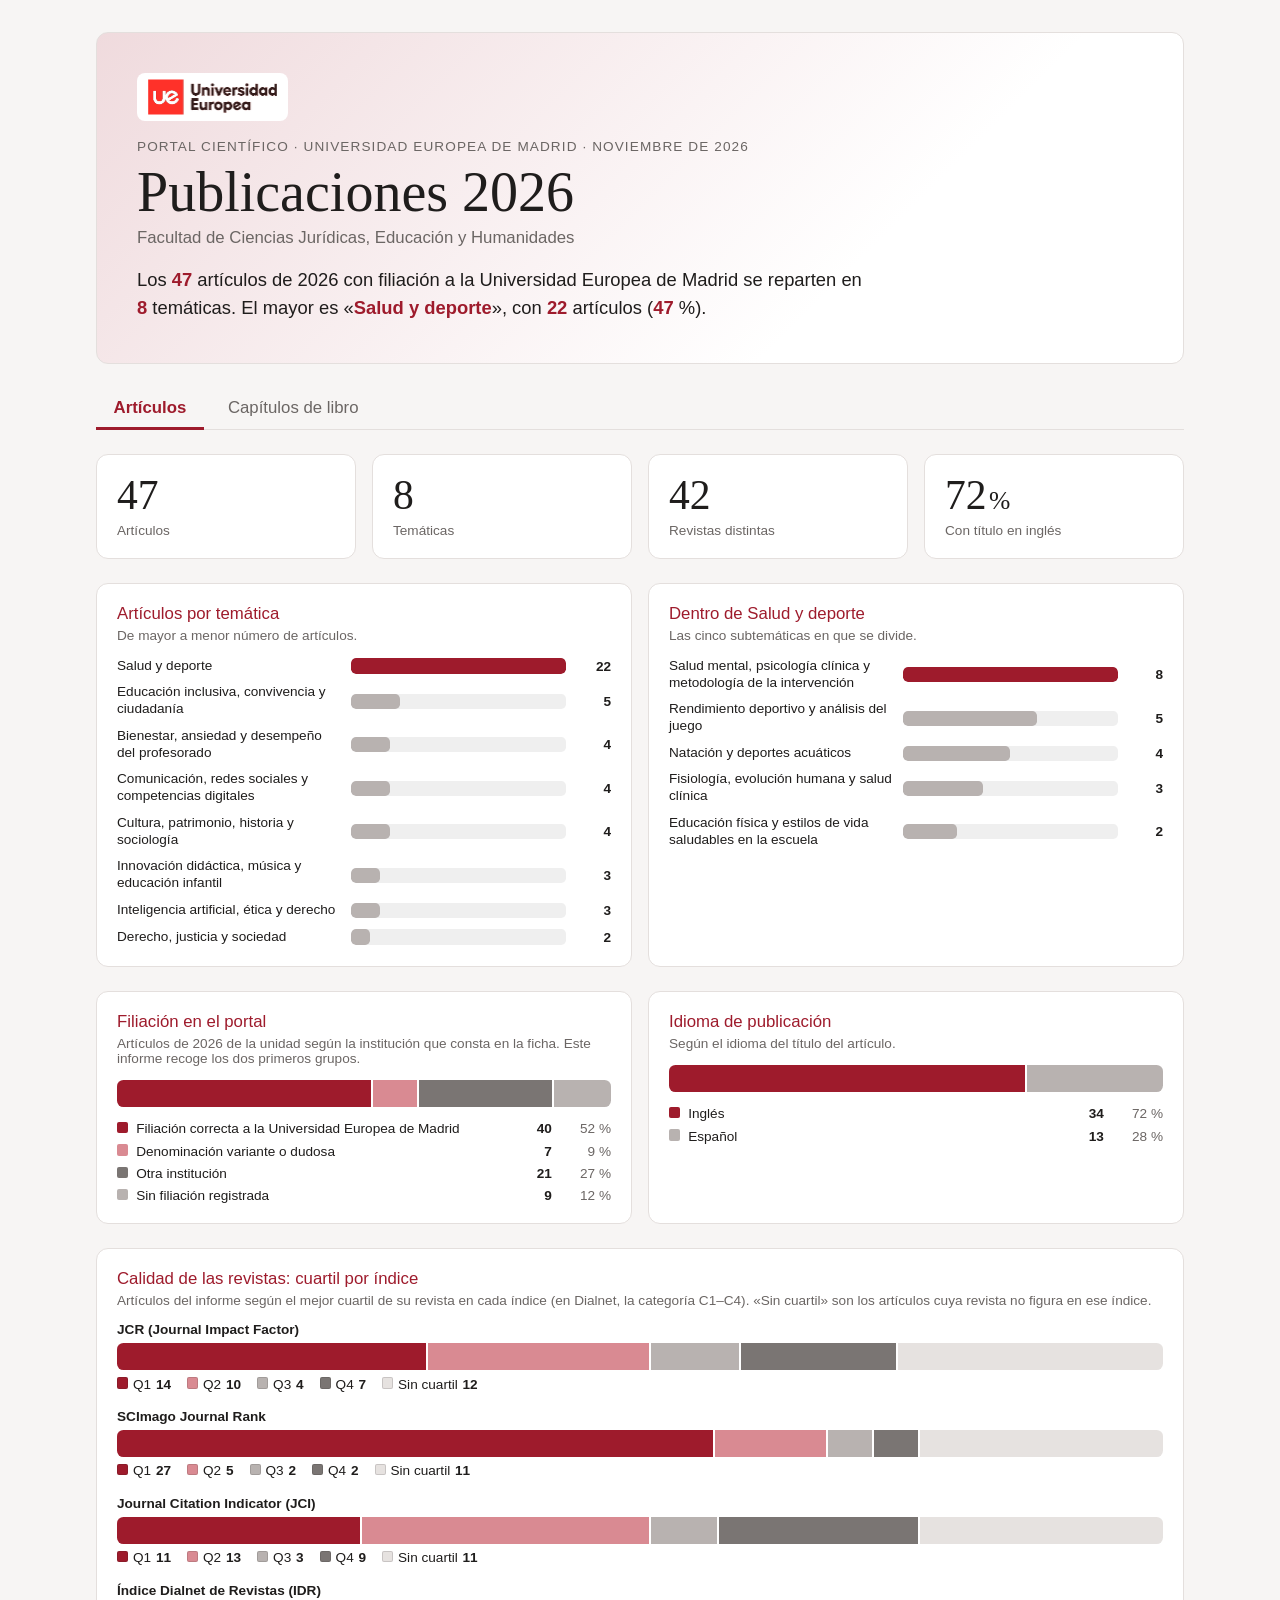
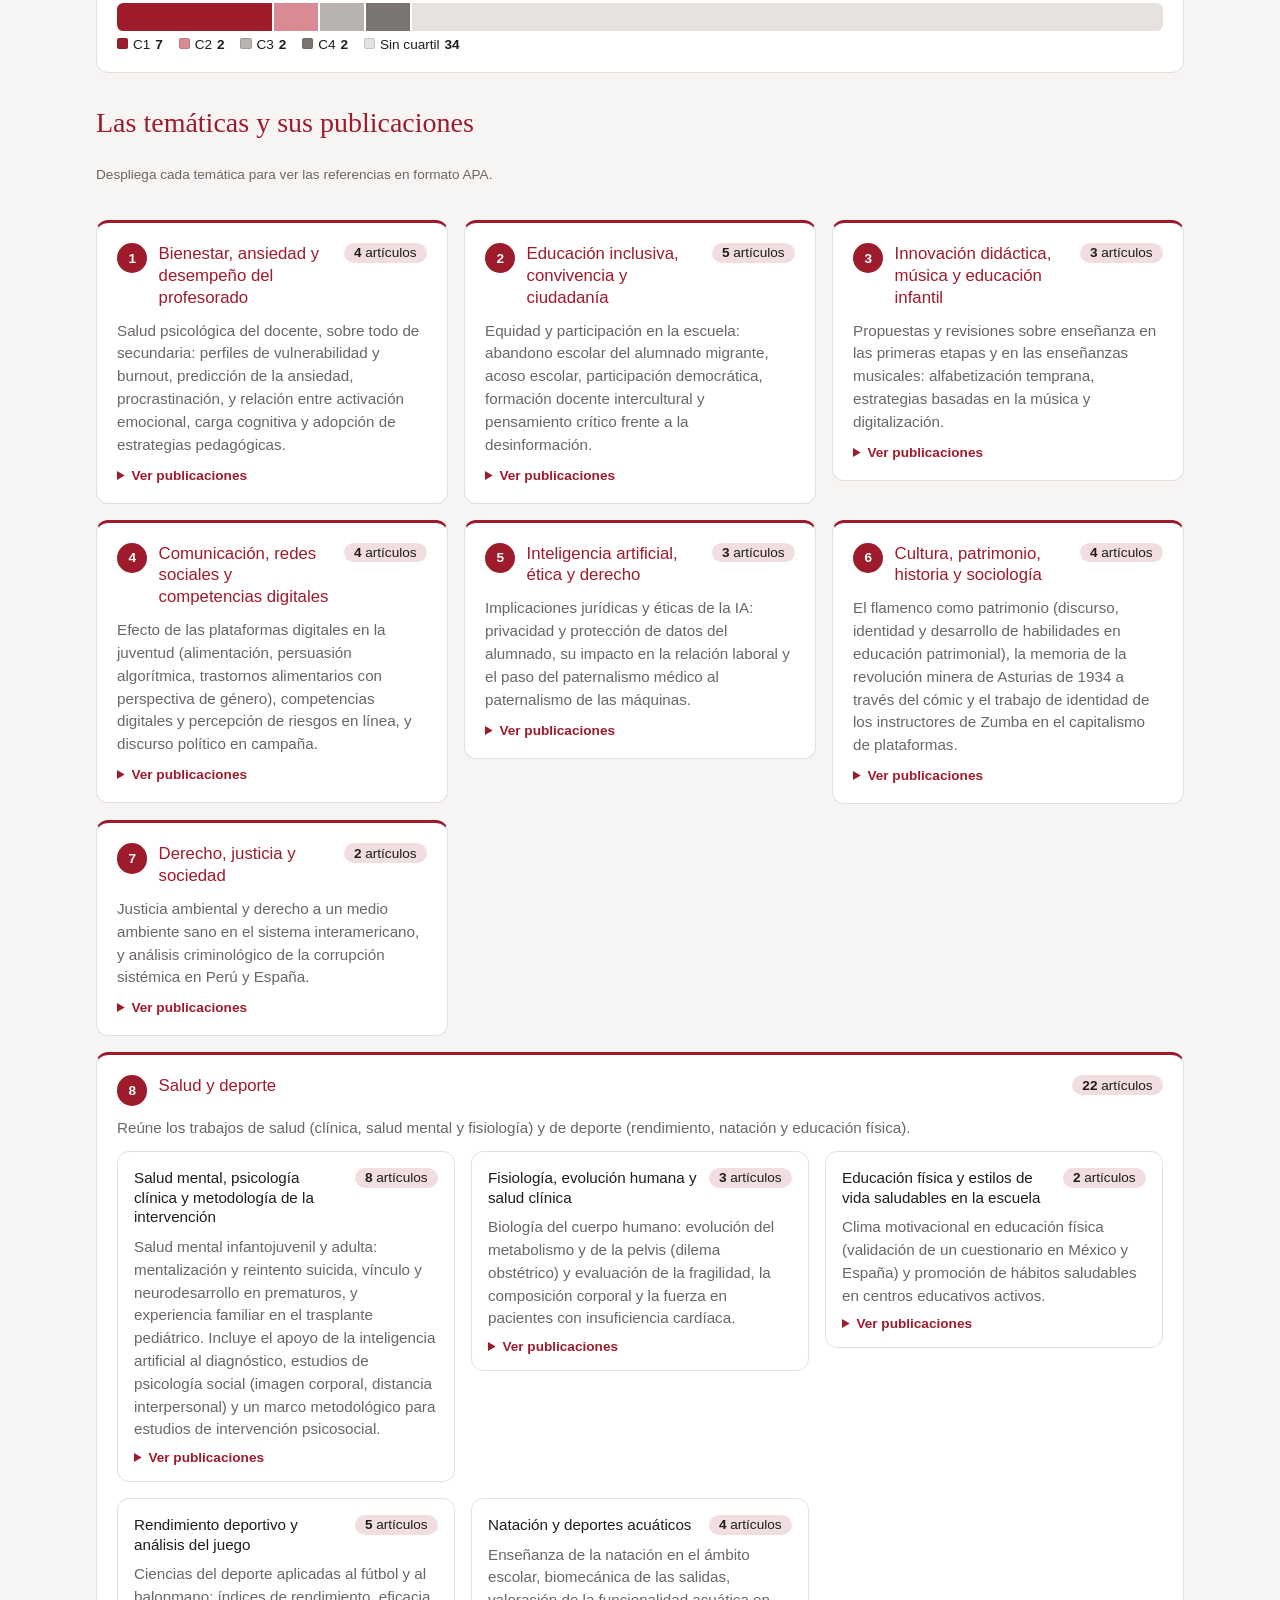
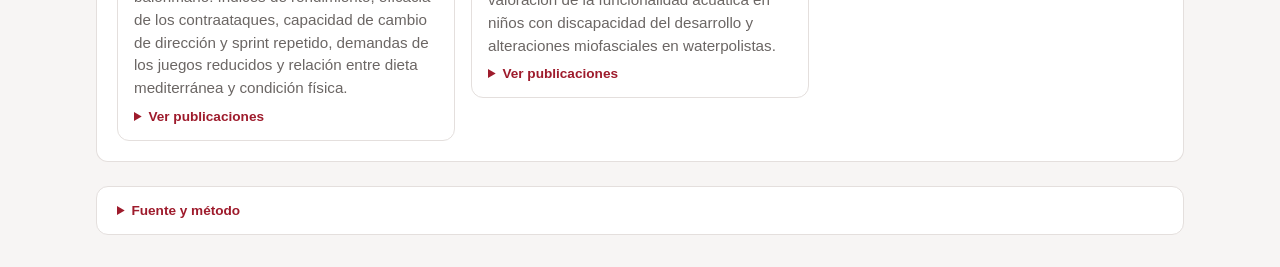
==== index.html @ 7f603ef5 "Publicaciones 2026 para GitHub Pages" ====
<!DOCTYPE html>
<html lang="es"><head><meta charset="utf-8"><meta name="viewport" content="width=device-width,initial-scale=1">
<title>Publicaciones 2026 · Facultad de Ciencias Jurídicas, Educación y Humanidades</title>
<style>:root{--color-fg:#1f1d1c;--color-fg-muted:#6b6664;--color-panel:#fff;--color-border-line:#e4dfdd;--cds-radius:12px;--cds-gap-lg:1.5rem;--cds-gap-md:1rem;--cds-pad-lg:1.25rem;--cds-pad-md:1rem;--cds-font-size-caption:.85rem;--cds-font-size-body:.95rem;--cds-font-size-heading:1.05rem;--font-anthropic-sans:-apple-system,BlinkMacSystemFont,"Segoe UI",Roboto,Helvetica,Arial,sans-serif;--font-anthropic-serif:Georgia,"Times New Roman",serif}
html,body{margin:0;background:#f7f5f4}
body{padding:clamp(.75rem,3vw,2rem);font-family:var(--font-anthropic-sans);color:var(--color-fg)}
.inf{--accent:#9e1b2c;max-width:68rem;margin-inline:auto;display:flex;flex-direction:column;gap:var(--cds-gap-lg);font-family:var(--font-anthropic-sans);color:var(--color-fg)}
.inf *{box-sizing:border-box}
.inf b{font-weight:600}
.inf-hero{border:1px solid var(--color-border-line);border-radius:var(--cds-radius);padding:clamp(1.25rem,4vw,2.5rem);background:linear-gradient(135deg,color-mix(in srgb,var(--accent) 16%,var(--color-panel)),var(--color-panel) 70%)}
.inf-logo{display:block;height:3rem;width:auto;background:#fff;padding:.4rem .7rem;border-radius:.5rem;margin-bottom:1.1rem}
.inf-eyebrow{font-size:var(--cds-font-size-caption);letter-spacing:.08em;text-transform:uppercase;color:var(--color-fg-muted);margin:0 0 .6rem}
.inf-hero h1{font-family:var(--font-anthropic-serif);font-weight:400;font-size:clamp(2.1rem,6vw,3.5rem);line-height:1.05;margin:0}
.inf-fac{font-size:var(--cds-font-size-heading);color:var(--color-fg-muted);margin:.4rem 0 1.1rem}
.inf-lead{font-size:1.15rem;line-height:1.55;max-width:46rem;margin:0}
.inf-lead b{color:var(--accent)}
.inf-lead[hidden],.pn[hidden]{display:none}
.tabs{display:flex;gap:.4rem;border-bottom:1px solid var(--color-border-line)}
.tabs button{appearance:none;background:none;border:0;border-bottom:3px solid transparent;margin-bottom:-1px;padding:.6rem 1.1rem;font:inherit;font-size:var(--cds-font-size-heading);color:var(--color-fg-muted);cursor:pointer}
.tabs button[aria-selected='true']{color:var(--accent);border-bottom-color:var(--accent);font-weight:600}
.pn{display:flex;flex-direction:column;gap:var(--cds-gap-lg)}
.tiles{display:grid;grid-template-columns:repeat(auto-fit,minmax(min(100%,10rem),1fr));gap:var(--cds-gap-md)}
.tile{border:1px solid var(--color-border-line);border-radius:var(--cds-radius);background:var(--color-panel);padding:var(--cds-pad-lg)}
.tile .n{display:inline;font-family:var(--font-anthropic-serif);font-weight:400;font-size:2.6rem;line-height:1;font-variant-numeric:tabular-nums}
.tile .u{font-family:var(--font-anthropic-serif);font-size:1.6rem;margin-left:.15rem}
.tile p{margin:.4rem 0 0;color:var(--color-fg-muted);font-size:var(--cds-font-size-caption)}
.grid2{display:grid;grid-template-columns:repeat(auto-fit,minmax(min(100%,24rem),1fr));gap:var(--cds-gap-md)}
.card{border:1px solid var(--color-border-line);border-radius:var(--cds-radius);background:var(--color-panel);padding:var(--cds-pad-lg)}
.card h2{font-size:var(--cds-font-size-heading);font-weight:500;margin:0;color:var(--accent)}
.note{color:var(--color-fg-muted);font-size:var(--cds-font-size-caption);margin:.25rem 0 .9rem}
.sec{font-family:var(--font-anthropic-serif);font-weight:400;font-size:1.75rem;margin:.6rem 0 0;color:var(--accent)}
.bars{display:flex;flex-direction:column;gap:.6rem}
.bar{display:grid;grid-template-columns:minmax(0,14rem) 1fr 2.2rem;align-items:center;gap:.6rem;font-size:var(--cds-font-size-caption)}
.bar .lbl{line-height:1.25}
.bar .trk{height:.95rem;border-radius:.3rem;background:color-mix(in srgb,var(--color-fg) 7%,transparent);overflow:hidden}
.bar .fill{display:block;height:100%;border-radius:.3rem;background:#b8b2b0}
.bar.top .fill{background:var(--accent)}
.bar .val{font-variant-numeric:tabular-nums;font-weight:600;text-align:right}
@media (max-width:36rem){.bar{grid-template-columns:1fr auto}.bar .trk{grid-column:1 / -1;order:3}}
.stk{display:flex;gap:2px;height:1.7rem;border-radius:.4rem;overflow:hidden}
.stk span{display:block;min-width:4px}
.legend{display:flex;flex-direction:column;gap:.45rem;margin-top:.9rem;font-size:var(--cds-font-size-caption)}
.legend div{display:flex;align-items:baseline;gap:.5rem}
.sw{display:inline-block;width:.7rem;height:.7rem;border-radius:2px;flex:none}
.legend .v{margin-left:auto;font-weight:600;font-variant-numeric:tabular-nums}
.legend .p{color:var(--color-fg-muted);min-width:3.2rem;text-align:right}
.idx{display:flex;flex-direction:column;gap:1.1rem}
.idx-t{font-size:var(--cds-font-size-caption);font-weight:600;margin-bottom:.35rem}
.idx-l{display:flex;flex-wrap:wrap;gap:.3rem 1rem;margin-top:.4rem;font-size:var(--cds-font-size-caption)}
.idx-i{display:inline-flex;align-items:baseline;gap:.3rem}
.idx-i .sw{border:1px solid color-mix(in srgb,var(--color-fg) 15%,transparent)}
.cards{display:grid;grid-template-columns:repeat(auto-fit,minmax(min(100%,21rem),1fr));gap:var(--cds-gap-md);align-items:start}
.tc{border:1px solid var(--color-border-line);border-top:3px solid var(--accent);border-radius:var(--cds-radius);background:var(--color-panel);padding:var(--cds-pad-lg);display:flex;flex-direction:column;gap:.7rem}
.tc.full{grid-column:1 / -1}
.tc-h,.sub-h{display:flex;align-items:flex-start;gap:.7rem}
.tc-num{flex:none;width:1.9rem;height:1.9rem;border-radius:50%;background:var(--accent);color:#fff;display:flex;align-items:center;justify-content:center;font-weight:600;font-size:var(--cds-font-size-caption)}
.tc h3,.sub h4{flex:1;margin:0;font-size:var(--cds-font-size-heading);font-weight:500;line-height:1.3}
.tc h3{color:var(--accent)}
.pill{flex:none;white-space:nowrap;border-radius:99px;padding:.15rem .65rem;background:color-mix(in srgb,var(--accent) 14%,transparent);font-size:var(--cds-font-size-caption)}
.idea{margin:0;color:var(--color-fg-muted);line-height:1.5;font-size:var(--cds-font-size-body)}
.subs{display:grid;grid-template-columns:repeat(auto-fit,minmax(min(100%,19rem),1fr));gap:var(--cds-gap-md);align-items:start}
.sub{border:1px solid var(--color-border-line);border-radius:var(--cds-radius);padding:var(--cds-pad-md);display:flex;flex-direction:column;gap:.55rem}
.sub h4{font-size:var(--cds-font-size-body)}
details summary{cursor:pointer;color:var(--accent);font-weight:600;font-size:var(--cds-font-size-caption)}
ul.refs{list-style:none;margin:.7rem 0 0;padding:0;display:flex;flex-direction:column;gap:.65rem}
ul.refs li{padding-left:1.6rem;text-indent:-1.6rem;font-size:var(--cds-font-size-caption);line-height:1.5;word-break:break-word}
ul.refs a{color:var(--accent)}
.foot{border:1px solid var(--color-border-line);border-radius:var(--cds-radius);padding:var(--cds-pad-md) var(--cds-pad-lg);background:var(--color-panel)}
.foot ul{margin:.6rem 0 0;padding-left:1.2rem;color:var(--color-fg-muted);font-size:var(--cds-font-size-caption);line-height:1.6}
</style></head><body>
<div class="inf">
<header class="inf-hero"><img class="inf-logo" width="260" height="71" alt="Logotipo de la Universidad Europea de Madrid" src="[data-uri]">
<p class="inf-eyebrow">Portal Científico · Universidad Europea de Madrid · noviembre de 2026</p>
<h1>Publicaciones 2026</h1><p class="inf-fac">Facultad de Ciencias Jurídicas, Educación y Humanidades</p>
<p class="inf-lead" id="lead-art">Los <b>47</b> artículos de 2026 con filiación a la Universidad Europea de Madrid se reparten en <b>8</b> temáticas. El mayor es «<b>Salud y deporte</b>», con <b>22</b> artículos (<b>47</b> %).</p><p class="inf-lead" id="lead-cap" hidden>Los <b>34</b> capítulos de libro de 2026 se reparten en <b>5</b> temáticas. Las mayores son «<b>Innovación docente y competencias en educación superior» y «Comunicación, cultura y sociedad</b>», con <b>8</b> capítulos cada una (<b>24</b> %).</p></header>
<nav class="tabs" role="tablist"><button type="button" role="tab" data-tab="art" aria-selected="true">Artículos</button><button type="button" role="tab" data-tab="cap" aria-selected="false">Capítulos de libro</button></nav>
<div class="pn" id="panel-art">
<section class="tiles"><div class="tile"><b class="n">47</b><p>Artículos</p></div><div class="tile"><b class="n">8</b><p>Temáticas</p></div><div class="tile"><b class="n">42</b><p>Revistas distintas</p></div><div class="tile"><b class="n">72</b><span class="u">%</span><p>Con título en inglés</p></div></section>
<section class="grid2"><div class="card"><h2>Artículos por temática</h2><p class="note">De mayor a menor número de artículos.</p><div class="bars"><div class="bar top" title="Salud y deporte: 22 artículos (47 % del total)"><span class="lbl">Salud y deporte</span><span class="trk"><span class="fill" style="width:100.0%"></span></span><span class="val">22</span></div><div class="bar" title="Educación inclusiva, convivencia y ciudadanía: 5 artículos (11 % del total)"><span class="lbl">Educación inclusiva, convivencia y ciudadanía</span><span class="trk"><span class="fill" style="width:22.7%"></span></span><span class="val">5</span></div><div class="bar" title="Bienestar, ansiedad y desempeño del profesorado: 4 artículos (9 % del total)"><span class="lbl">Bienestar, ansiedad y desempeño del profesorado</span><span class="trk"><span class="fill" style="width:18.2%"></span></span><span class="val">4</span></div><div class="bar" title="Comunicación, redes sociales y competencias digitales: 4 artículos (9 % del total)"><span class="lbl">Comunicación, redes sociales y competencias digitales</span><span class="trk"><span class="fill" style="width:18.2%"></span></span><span class="val">4</span></div><div class="bar" title="Cultura, patrimonio, historia y sociología: 4 artículos (9 % del total)"><span class="lbl">Cultura, patrimonio, historia y sociología</span><span class="trk"><span class="fill" style="width:18.2%"></span></span><span class="val">4</span></div><div class="bar" title="Innovación didáctica, música y educación infantil: 3 artículos (6 % del total)"><span class="lbl">Innovación didáctica, música y educación infantil</span><span class="trk"><span class="fill" style="width:13.6%"></span></span><span class="val">3</span></div><div class="bar" title="Inteligencia artificial, ética y derecho: 3 artículos (6 % del total)"><span class="lbl">Inteligencia artificial, ética y derecho</span><span class="trk"><span class="fill" style="width:13.6%"></span></span><span class="val">3</span></div><div class="bar" title="Derecho, justicia y sociedad: 2 artículos (4 % del total)"><span class="lbl">Derecho, justicia y sociedad</span><span class="trk"><span class="fill" style="width:9.1%"></span></span><span class="val">2</span></div></div></div>
<div class="card"><h2>Dentro de Salud y deporte</h2><p class="note">Las cinco subtemáticas en que se divide.</p><div class="bars"><div class="bar top" title="Salud mental, psicología clínica y metodología de la intervención: 8 artículos (17 % del total)"><span class="lbl">Salud mental, psicología clínica y metodología de la intervención</span><span class="trk"><span class="fill" style="width:100.0%"></span></span><span class="val">8</span></div><div class="bar" title="Rendimiento deportivo y análisis del juego: 5 artículos (11 % del total)"><span class="lbl">Rendimiento deportivo y análisis del juego</span><span class="trk"><span class="fill" style="width:62.5%"></span></span><span class="val">5</span></div><div class="bar" title="Natación y deportes acuáticos: 4 artículos (9 % del total)"><span class="lbl">Natación y deportes acuáticos</span><span class="trk"><span class="fill" style="width:50.0%"></span></span><span class="val">4</span></div><div class="bar" title="Fisiología, evolución humana y salud clínica: 3 artículos (6 % del total)"><span class="lbl">Fisiología, evolución humana y salud clínica</span><span class="trk"><span class="fill" style="width:37.5%"></span></span><span class="val">3</span></div><div class="bar" title="Educación física y estilos de vida saludables en la escuela: 2 artículos (4 % del total)"><span class="lbl">Educación física y estilos de vida saludables en la escuela</span><span class="trk"><span class="fill" style="width:25.0%"></span></span><span class="val">2</span></div></div></div></section>
<section class="grid2"><div class="card"><h2>Filiación en el portal</h2><p class="note">Artículos de 2026 de la unidad según la institución que consta en la ficha. Este informe recoge los dos primeros grupos.</p><div class="stk"><span title="Filiación correcta a la Universidad Europea de Madrid: 40" style="flex:40 1 0;background:#9e1b2c"></span><span title="Denominación variante o dudosa: 7" style="flex:7 1 0;background:#d98a92"></span><span title="Otra institución: 21" style="flex:21 1 0;background:#7a7573"></span><span title="Sin filiación registrada: 9" style="flex:9 1 0;background:#b8b2b0"></span></div><div class="legend"><div><i class="sw" style="background:#9e1b2c"></i><span>Filiación correcta a la Universidad Europea de Madrid</span><b class="v">40</b><span class="p">52 %</span></div><div><i class="sw" style="background:#d98a92"></i><span>Denominación variante o dudosa</span><b class="v">7</b><span class="p">9 %</span></div><div><i class="sw" style="background:#7a7573"></i><span>Otra institución</span><b class="v">21</b><span class="p">27 %</span></div><div><i class="sw" style="background:#b8b2b0"></i><span>Sin filiación registrada</span><b class="v">9</b><span class="p">12 %</span></div></div></div>
<div class="card"><h2>Idioma de publicación</h2><p class="note">Según el idioma del título del artículo.</p><div class="stk"><span title="Inglés: 34" style="flex:34 1 0;background:#9e1b2c"></span><span title="Español: 13" style="flex:13 1 0;background:#b8b2b0"></span></div><div class="legend"><div><i class="sw" style="background:#9e1b2c"></i><span>Inglés</span><b class="v">34</b><span class="p">72 %</span></div><div><i class="sw" style="background:#b8b2b0"></i><span>Español</span><b class="v">13</b><span class="p">28 %</span></div></div></div></section>
<section class="card"><h2>Calidad de las revistas: cuartil por índice</h2><p class="note">Artículos del informe según el mejor cuartil de su revista en cada índice (en Dialnet, la categoría C1–C4). «Sin cuartil» son los artículos cuya revista no figura en ese índice.</p><div class="idx"><div class="idx-b"><div class="idx-t">JCR (Journal Impact Factor)</div><div class="stk"><span title="JCR (Journal Impact Factor) · Q1: 14" style="flex:14 1 0;background:#9e1b2c"></span><span title="JCR (Journal Impact Factor) · Q2: 10" style="flex:10 1 0;background:#d98a92"></span><span title="JCR (Journal Impact Factor) · Q3: 4" style="flex:4 1 0;background:#b8b2b0"></span><span title="JCR (Journal Impact Factor) · Q4: 7" style="flex:7 1 0;background:#7a7573"></span><span title="JCR (Journal Impact Factor) · Sin cuartil: 12" style="flex:12 1 0;background:#e6e2e0"></span></div><div class="idx-l"><span class="idx-i"><i class="sw" style="background:#9e1b2c"></i>Q1 <b>14</b></span><span class="idx-i"><i class="sw" style="background:#d98a92"></i>Q2 <b>10</b></span><span class="idx-i"><i class="sw" style="background:#b8b2b0"></i>Q3 <b>4</b></span><span class="idx-i"><i class="sw" style="background:#7a7573"></i>Q4 <b>7</b></span><span class="idx-i"><i class="sw" style="background:#e6e2e0"></i>Sin cuartil <b>12</b></span></div></div><div class="idx-b"><div class="idx-t">SCImago Journal Rank</div><div class="stk"><span title="SCImago Journal Rank · Q1: 27" style="flex:27 1 0;background:#9e1b2c"></span><span title="SCImago Journal Rank · Q2: 5" style="flex:5 1 0;background:#d98a92"></span><span title="SCImago Journal Rank · Q3: 2" style="flex:2 1 0;background:#b8b2b0"></span><span title="SCImago Journal Rank · Q4: 2" style="flex:2 1 0;background:#7a7573"></span><span title="SCImago Journal Rank · Sin cuartil: 11" style="flex:11 1 0;background:#e6e2e0"></span></div><div class="idx-l"><span class="idx-i"><i class="sw" style="background:#9e1b2c"></i>Q1 <b>27</b></span><span class="idx-i"><i class="sw" style="background:#d98a92"></i>Q2 <b>5</b></span><span class="idx-i"><i class="sw" style="background:#b8b2b0"></i>Q3 <b>2</b></span><span class="idx-i"><i class="sw" style="background:#7a7573"></i>Q4 <b>2</b></span><span class="idx-i"><i class="sw" style="background:#e6e2e0"></i>Sin cuartil <b>11</b></span></div></div><div class="idx-b"><div class="idx-t">Journal Citation Indicator (JCI)</div><div class="stk"><span title="Journal Citation Indicator (JCI) · Q1: 11" style="flex:11 1 0;background:#9e1b2c"></span><span title="Journal Citation Indicator (JCI) · Q2: 13" style="flex:13 1 0;background:#d98a92"></span><span title="Journal Citation Indicator (JCI) · Q3: 3" style="flex:3 1 0;background:#b8b2b0"></span><span title="Journal Citation Indicator (JCI) · Q4: 9" style="flex:9 1 0;background:#7a7573"></span><span title="Journal Citation Indicator (JCI) · Sin cuartil: 11" style="flex:11 1 0;background:#e6e2e0"></span></div><div class="idx-l"><span class="idx-i"><i class="sw" style="background:#9e1b2c"></i>Q1 <b>11</b></span><span class="idx-i"><i class="sw" style="background:#d98a92"></i>Q2 <b>13</b></span><span class="idx-i"><i class="sw" style="background:#b8b2b0"></i>Q3 <b>3</b></span><span class="idx-i"><i class="sw" style="background:#7a7573"></i>Q4 <b>9</b></span><span class="idx-i"><i class="sw" style="background:#e6e2e0"></i>Sin cuartil <b>11</b></span></div></div><div class="idx-b"><div class="idx-t">Índice Dialnet de Revistas (IDR)</div><div class="stk"><span title="Índice Dialnet de Revistas (IDR) · C1: 7" style="flex:7 1 0;background:#9e1b2c"></span><span title="Índice Dialnet de Revistas (IDR) · C2: 2" style="flex:2 1 0;background:#d98a92"></span><span title="Índice Dialnet de Revistas (IDR) · C3: 2" style="flex:2 1 0;background:#b8b2b0"></span><span title="Índice Dialnet de Revistas (IDR) · C4: 2" style="flex:2 1 0;background:#7a7573"></span><span title="Índice Dialnet de Revistas (IDR) · Sin cuartil: 34" style="flex:34 1 0;background:#e6e2e0"></span></div><div class="idx-l"><span class="idx-i"><i class="sw" style="background:#9e1b2c"></i>C1 <b>7</b></span><span class="idx-i"><i class="sw" style="background:#d98a92"></i>C2 <b>2</b></span><span class="idx-i"><i class="sw" style="background:#b8b2b0"></i>C3 <b>2</b></span><span class="idx-i"><i class="sw" style="background:#7a7573"></i>C4 <b>2</b></span><span class="idx-i"><i class="sw" style="background:#e6e2e0"></i>Sin cuartil <b>34</b></span></div></div></div></section>
<h2 class="sec">Las temáticas y sus publicaciones</h2><p class="note">Despliega cada temática para ver las referencias en formato APA.</p>
<div class="cards"><article class="tc"><div class="tc-h"><span class="tc-num">1</span><h3>Bienestar, ansiedad y desempeño del profesorado</h3><span class="pill"><b>4</b> artículos</span></div><p class="idea">Salud psicológica del docente, sobre todo de secundaria: perfiles de vulnerabilidad y burnout, predicción de la ansiedad, procrastinación, y relación entre activación emocional, carga cognitiva y adopción de estrategias pedagógicas.</p><details><summary>Ver publicaciones</summary><ul class="refs"><li>Cortés Vázquez, M., &amp; Villan Rodríguez, A. (2026). Emotional activation, cognitive load, and engagement: Neuropsychological correlates in teachers” adoption of pedagogical strategies. <i>Cuadernos de Neuropsicología</i>, <i>20</i>(1), 30-46.</li><li>Di Petrillo, E., González-Bernal, J. J., Villanova, M., Caggiano, V., Gutiérrez-Caballero, J. M., Blázquez-Gutiérrez, L., Blázquez-Manzano, A., &amp; Rodríguez-Fernández, P. (2026). Why do teachers procrastinate? The role of fear of negative evaluation and intolerance of uncertainty. <i>Frontiers in Psychology</i>, <i>17</i>. <a href="https://doi.org/10.3389/FPSYG.2026.1881258" target="_blank" rel="noopener noreferrer">https://doi.org/10.3389/FPSYG.2026.1881258</a></li><li>Rodríguez-Fernández, P., Di Petrillo, E., Villanova, M., Caggiano, V., Gutiérrez-Caballero, J. M., Blázquez-Gutiérrez, L., Blázquez-Manzano, A., &amp; González-Bernal, J. J. (2026). Beyond burnout: Psychological vulnerability profiles in secondary school teachers. <i>Acta Psychologica</i>, <i>270</i>. <a href="https://doi.org/10.1016/J.ACTPSY.2026.107777" target="_blank" rel="noopener noreferrer">https://doi.org/10.1016/J.ACTPSY.2026.107777</a></li><li>Rodríguez Fernández, P., Di Petrillo, E., Villanova, M., Caggiano, V., Gutiérrez Caballero, J. M., Blázquez Gutiérrez, L., Blázquez Manzano, A., &amp; González Bernal, J. (2026). Predicting anxiety in secondary school teachers: a transdiagnostic approach. <i>EJIHPE: European Journal of Investigation in Health, Psychology and Education</i>, <i>16</i>(8), 112. <a href="https://doi.org/10.3390/EJIHPE16080112" target="_blank" rel="noopener noreferrer">https://doi.org/10.3390/EJIHPE16080112</a></li></ul></details></article><article class="tc"><div class="tc-h"><span class="tc-num">2</span><h3>Educación inclusiva, convivencia y ciudadanía</h3><span class="pill"><b>5</b> artículos</span></div><p class="idea">Equidad y participación en la escuela: abandono escolar del alumnado migrante, acoso escolar, participación democrática, formación docente intercultural y pensamiento crítico frente a la desinformación.</p><details><summary>Ver publicaciones</summary><ul class="refs"><li>Alger Barrio, I., &amp; Cortés Vázquez, M. (2026). El abandono escolar temprano en población migrante en el contexto educativo español: una revisión sistemática de factores, estrategias y políticas educativas actuales. <i>Foro de Educación</i>, <i>24</i>(2), 118-141.</li><li>Arsuaga Méndez, A., Cordero Verdugo, R., Pinto Tortosa, A. J., &amp; Vilches Fuentes, G. (2026). Trabajando el pensamiento crítico como respuesta a la manipulación, los bulos y las presiones sociales: propuesta educativa desde el aula universitaria. <i>UNES: Universidad, escuela y sociedad</i>, <i>21</i>. <a href="https://doi.org/10.30827/UNES.I21.34526" target="_blank" rel="noopener noreferrer">https://doi.org/10.30827/UNES.I21.34526</a></li><li>Sánchez Domínguez, C., Lores Gómez, B., Ruiz Lázaro, J., &amp; Martínez Requejo, S. (2026). The role of the school as a space for democratic participation: Systematic review (2019-2025). <i>Espacio, Tiempo y Educación</i>, <i>13</i>(1), 294-301.</li><li>Shuali Trachtenberg, T., Moril Valle, R., Carmona, C., Aneas Álvarez, A., Simó Sánchez, M., &amp; Tenreiro Rodríguez, V. (2026). The IMAGINE Programme: Inspiring Innovative Practice for Intercultural and Democratic Teacher Education in Europe. <i>Education Sciences</i>, <i>16</i>(8). <a href="https://doi.org/10.3390/EDUCSCI16081323" target="_blank" rel="noopener noreferrer">https://doi.org/10.3390/EDUCSCI16081323</a></li><li>Villaverde-Caramés, E. J., Romero-Chouza, Ó., Barbero-Alcocer, I., &amp; Vargas-Terrones, M. (2026). Bullying victimization, support networks, and perceived school preparedness in Spain: a multi-stakeholder survey study. <i>Frontiers in Education</i>, <i>11</i>. <a href="https://doi.org/10.3389/FEDUC.2026.1918289" target="_blank" rel="noopener noreferrer">https://doi.org/10.3389/FEDUC.2026.1918289</a></li></ul></details></article><article class="tc"><div class="tc-h"><span class="tc-num">3</span><h3>Innovación didáctica, música y educación infantil</h3><span class="pill"><b>3</b> artículos</span></div><p class="idea">Propuestas y revisiones sobre enseñanza en las primeras etapas y en las enseñanzas musicales: alfabetización temprana, estrategias basadas en la música y digitalización.</p><details><summary>Ver publicaciones</summary><ul class="refs"><li>Martín Ruiz, N., Moreno Núñez, A., &amp; Jiménez-García, E. (2026). Music-based teaching strategies: a systematic review of their use in early childhood education. <i>Journal for the Study of Education and Development, Infancia y Aprendizaje</i>, <i>49</i>(2), 369-398. <a href="https://doi.org/10.1177/02103702261419660" target="_blank" rel="noopener noreferrer">https://doi.org/10.1177/02103702261419660</a></li><li>Rodrigo Fernández, M. (2026). La digitalización en las enseñanzas musicales: entre la resistencia y la oportunidad. <i>Electronic Journal of Music in Education</i>, <i>57</i>, 101-115. <a href="https://doi.org/10.5281/ZENODO.21794943" target="_blank" rel="noopener noreferrer">https://doi.org/10.5281/ZENODO.21794943</a></li><li>Villan Rodríguez, A., Aboud Jiménez, G. M., &amp; Cortés Vázquez, M. (2026). Estuletras: Innovación pedagógica para el desarrollo comunicativo y la alfabetización temprana en educación infantil. <i>Vivat Academia</i>, <i>159</i>. <a href="https://doi.org/10.15178/VA.2026.159.E1705" target="_blank" rel="noopener noreferrer">https://doi.org/10.15178/VA.2026.159.E1705</a></li></ul></details></article><article class="tc"><div class="tc-h"><span class="tc-num">4</span><h3>Comunicación, redes sociales y competencias digitales</h3><span class="pill"><b>4</b> artículos</span></div><p class="idea">Efecto de las plataformas digitales en la juventud (alimentación, persuasión algorítmica, trastornos alimentarios con perspectiva de género), competencias digitales y percepción de riesgos en línea, y discurso político en campaña.</p><details><summary>Ver publicaciones</summary><ul class="refs"><li>Esmorís Galán, M. L., Martín López, S., &amp; Corrales Aznar, J. M. (2026). Las elecciones presidenciales estadounidenses del 2024: discurso y comunicación política de Kamala Harris y Donald Trump. <i>Revista de Comunicación de la SEECI</i>, <i>59</i>. <a href="https://doi.org/10.15198/SEECI.2026.59.E919" target="_blank" rel="noopener noreferrer">https://doi.org/10.15198/SEECI.2026.59.E919</a></li><li>Faria, L. d. C., Cordero Verdugo, R., &amp; Pérez Suárez, J. R. (2026). Competencias digitales e integración profesional: el papel mediador de la percepción de la seguridad y los riesgos en línea. <i>Tendencias Sociales. Revista de Sociología</i>, <i>15</i>, 5-28. <a href="https://doi.org/10.5944/TS.2026.47751" target="_blank" rel="noopener noreferrer">https://doi.org/10.5944/TS.2026.47751</a></li><li>Vázquez, E., Cordero Verdugo, R., &amp; Pérez Suárez, J. R. (2026). Redes sociales y hábitos alimentarios en jóvenes: evidencia emergente para el diseño de programas preventivos de trastornos alimentarios en atención primaria desde una perspectiva de género. <i>MUSAS: revista de investigación en mujer, salud y sociedad</i>, <i>11</i>(1), 3-23. <a href="https://doi.org/10.1344/MUSAS2026.VOL11.NUM1.1" target="_blank" rel="noopener noreferrer">https://doi.org/10.1344/MUSAS2026.VOL11.NUM1.1</a></li><li>Vázquez Trejo, E., Cordero Verdugo, R., &amp; Pérez Suárez, J. R. (2026). Personalización algorítmica, persuasión digital y alimentación en Instagram: percepciones de la juventud española desde la perspectiva de la inteligencia artificial. <i>Tendencias Sociales. Revista de Sociología</i>, <i>16</i>, 145-168. <a href="https://doi.org/10.5944/TS.2026.49949" target="_blank" rel="noopener noreferrer">https://doi.org/10.5944/TS.2026.49949</a></li></ul></details></article><article class="tc"><div class="tc-h"><span class="tc-num">5</span><h3>Inteligencia artificial, ética y derecho</h3><span class="pill"><b>3</b> artículos</span></div><p class="idea">Implicaciones jurídicas y éticas de la IA: privacidad y protección de datos del alumnado, su impacto en la relación laboral y el paso del paternalismo médico al paternalismo de las máquinas.</p><details><summary>Ver publicaciones</summary><ul class="refs"><li>Fonseca Díaz, A., &amp; Popiuc, M. P. (2026). Implicaciones de los sistemas de inteligencia artificial en la relación laboral. <i>Revista de Trabajo y Seguridad Social. CEF</i>, <i>491</i>, 172-196. <a href="https://doi.org/10.51302/RTSS.2026.24791" target="_blank" rel="noopener noreferrer">https://doi.org/10.51302/RTSS.2026.24791</a></li><li>Molina, Ó. A., Herreros, B., &amp; de Vega González, G. (2026). MACHINES THAT EXPRESS EMOTIONS: FROM MEDICAL PATERNALISM TO MACHINE PATERNALISM? <i>Acta Bioethica</i>, <i>32</i>(2), 207-212. <a href="https://doi.org/10.4067/S1726-569X2026000200207" target="_blank" rel="noopener noreferrer">https://doi.org/10.4067/S1726-569X2026000200207</a></li><li>Niño Camazón, J. M., Davara Fernández de Marcos, E., &amp; Davara Fernández de Marcos, L. (2026). Asistentes inteligentes para garantizar la privacidad y la protección de datos en el alumnado. <i>Revista de educación y derecho = Education and law review</i>, <i>33</i>. <a href="https://doi.org/10.1344/REYD2026.33.50778" target="_blank" rel="noopener noreferrer">https://doi.org/10.1344/REYD2026.33.50778</a></li></ul></details></article><article class="tc"><div class="tc-h"><span class="tc-num">6</span><h3>Cultura, patrimonio, historia y sociología</h3><span class="pill"><b>4</b> artículos</span></div><p class="idea">El flamenco como patrimonio (discurso, identidad y desarrollo de habilidades en educación patrimonial), la memoria de la revolución minera de Asturias de 1934 a través del cómic y el trabajo de identidad de los instructores de Zumba en el capitalismo de plataformas.</p><details><summary>Ver publicaciones</summary><ul class="refs"><li>Cortés-Vázquez, M., &amp; Villán Rodríguez, A. (2026). Discourse and Linguistic Dimensions of Flamenco: A Systematic Review on Oral Tradition, Identity, and Cultural Narratives. <i>Journal of Culture and Values in Education</i>, <i>9</i>(3), 50-75. <a href="https://doi.org/10.46303/JCVE.2026.39" target="_blank" rel="noopener noreferrer">https://doi.org/10.46303/JCVE.2026.39</a></li><li>López-Ruiz, C., Palma-Martos, L., Cortés-Vázquez, M., &amp; Heredia-Carroza, J. (2026). Sense of Community, Intergenerational Interaction and Skill Development in Heritage Education: Evidence from Flamenco in Spain. <i>Heritage and Society</i>. <a href="https://doi.org/10.1080/2159032X.2026.2732628" target="_blank" rel="noopener noreferrer">https://doi.org/10.1080/2159032X.2026.2732628</a></li><li>Moldes Farelo, R., &amp; Addolorato, S. (2026). El trabajo de identidad en el capitalismo de plataformas: el caso de la red de instructores de Zumba® (ZIN™). <i>RES. Revista Española de Sociología</i>, <i>35</i>(4). <a href="https://doi.org/10.22325/FES/RES.2026.319" target="_blank" rel="noopener noreferrer">https://doi.org/10.22325/FES/RES.2026.319</a></li><li>Pinto Tortosa, A. J., &amp; Vilches Fuentes, G. (2026). «La vieja canción de siempre»: aproximación a la revolución minera de Asturias (1934) a través de La balada del norte, de Alfonso Zapico. <i>Historia Contemporánea</i>, 991-1025. <a href="https://doi.org/10.1387/HC.26756" target="_blank" rel="noopener noreferrer">https://doi.org/10.1387/HC.26756</a></li></ul></details></article><article class="tc"><div class="tc-h"><span class="tc-num">7</span><h3>Derecho, justicia y sociedad</h3><span class="pill"><b>2</b> artículos</span></div><p class="idea">Justicia ambiental y derecho a un medio ambiente sano en el sistema interamericano, y análisis criminológico de la corrupción sistémica en Perú y España.</p><details><summary>Ver publicaciones</summary><ul class="refs"><li>García Muñoz, S., &amp; Perotti Pinciroli, I. G. (2026). The Inter-American ecocentric turn of the right to a healthy environment: from transformative approaches to environmental and climate justice. <i>Transnational Legal Theory</i>, <i>17</i>(1), 24-58. <a href="https://doi.org/10.1080/20414005.2026.2645465" target="_blank" rel="noopener noreferrer">https://doi.org/10.1080/20414005.2026.2645465</a></li><li>Silva Esquinas, A., &amp; Ríos Patio, G. (2026). SOBERANÍA TÓXICA Y CORRUPCIÓN SISTÉMICA: UNA MIRADA ULTRARREALISTA A PERÚ Y ESPAÑA. <i>Vox Juris</i>, <i>44</i>(1).</li></ul></details></article><article class="tc full"><div class="tc-h"><span class="tc-num">8</span><h3>Salud y deporte</h3><span class="pill"><b>22</b> artículos</span></div><p class="idea">Reúne los trabajos de salud (clínica, salud mental y fisiología) y de deporte (rendimiento, natación y educación física).</p><div class="subs"><div class="sub"><div class="sub-h"><h4>Salud mental, psicología clínica y metodología de la intervención</h4><span class="pill"><b>8</b> artículos</span></div><p class="idea">Salud mental infantojuvenil y adulta: mentalización y reintento suicida, vínculo y neurodesarrollo en prematuros, y experiencia familiar en el trasplante pediátrico. Incluye el apoyo de la inteligencia artificial al diagnóstico, estudios de psicología social (imagen corporal, distancia interpersonal) y un marco metodológico para estudios de intervención psicosocial.</p><details><summary>Ver publicaciones</summary><ul class="refs"><li>Alberca-González, A., &amp; Fernández Jiménez, E. (2026). Artificial intelligence support for diagnosis of neurodevelopmental disorders during childhood: an umbrella review. <i>Frontiers in Psychiatry</i>, <i>17</i>, 1697185. <a href="https://doi.org/10.3389/FPSYT.2026.1697185" target="_blank" rel="noopener noreferrer">https://doi.org/10.3389/FPSYT.2026.1697185</a></li><li>Andreo-Jover, J., Fernández-Jiménez, E., Ayad-Ahmed, W., Bobes-Bascarán, M. T., Botí, M. Á., Bravo-Ortiz, M. F., Crespo-Facorro, B., Cebria Meca, A. I., De la Torre-Luque, A., Díaz-Marsa, M., Elices, M., García-Ramos, A., González-Pinto, A., Gosling, M. C., Grande, I., Jiménez-Treviño, L., Palao-Tarrero, A., Palao Vidal, D. J., Roberto, N., et al. (2026). Association between hypomentalizing and suicide reattempt: a 12-month follow-up study. <i>BMC Psychiatry</i>, <i>26</i>(1). <a href="https://doi.org/10.1186/S12888-026-07990-6" target="_blank" rel="noopener noreferrer">https://doi.org/10.1186/S12888-026-07990-6</a></li><li>Barbero-Alcocer, I., González-del-Castillo, J., &amp; Carbonell-Bernal, N. (2026). Body appreciation and resilience are associated with self-esteem among women competing in fitness and bodybuilding: a cross-sectional study. <i>Frontiers in Sports and Active Living</i>, <i>8</i>. <a href="https://doi.org/10.3389/FSPOR.2026.1948649" target="_blank" rel="noopener noreferrer">https://doi.org/10.3389/FSPOR.2026.1948649</a></li><li>Garrido-Bolton, J., de la Vega, R., Bravo-Ortiz, M. F., &amp; Fernández-Jiménez, E. (2026). Experiences of parents and adolescents throughout the solid-organ transplantation process: a focus group study. <i>Frontiers in Psychiatry</i>, <i>17</i>, 1-10. <a href="https://doi.org/10.3389/FPSYT.2026.1633641" target="_blank" rel="noopener noreferrer">https://doi.org/10.3389/FPSYT.2026.1633641</a></li><li>González del Castillo, J., Carbonell Bernal, N., &amp; Barbero Alcocer, I. (2026). From protocol to analysis in psychosocial intervention studies: A practical playbook for transparent and auditable workflows. <i>Methods in Psychology</i>, <i>15</i>, 100282. <a href="https://doi.org/10.1016/J.METIP.2026.100282" target="_blank" rel="noopener noreferrer">https://doi.org/10.1016/J.METIP.2026.100282</a></li><li>Iandolo, G., López de la Nieta, O., Benedicto, C., Fong, S., Carollo, A., Esposito, G., Angel Ardiaca, C., Alonso Campuzano, C., &amp; Koeneke Hoenicka, M. A. (2026). Cultural and relational factors in interpersonal distance regulation: evidence from a 2D screen-based task in Spain, Italy, and Japan. <i>Frontiers in Psychology</i>, <i>17</i>. <a href="https://doi.org/10.3389/FPSYG.2026.1802960" target="_blank" rel="noopener noreferrer">https://doi.org/10.3389/FPSYG.2026.1802960</a></li><li>Riera-Martín, A., Calvo, A., Estévez-Domingo, M., Zumeta-Olaskoaga, L., Fernández-Jiménez, E., Iruin Sanz, Á., Torres-Giménez, A., &amp; Moreno-Íñiguez, M. (2026). Early parental mental health and postnatal bonding as predictors of neurodevelopmental outcomes in very preterm or very low birth weight infants: A three-year prospective study. <i>Early Human Development</i>, <i>222</i>. <a href="https://doi.org/10.1016/J.EARLHUMDEV.2026.106620" target="_blank" rel="noopener noreferrer">https://doi.org/10.1016/J.EARLHUMDEV.2026.106620</a></li><li>Simón, M., Fernández-Jiménez, E., García-Sánchez, P., Rubik, J., Canalejo-Gonzalez, D., Lacaille, F., Bergamo, C., Hugo-Martin, V., Benetti, E., Bermúdez, A., Gonzalez-Vicent, M., Costa, T., Sevilla, P., Simó-Nebot, S., Bueno, D., Ramos-Boluda, E., Vigezzi, S., Pérez-Martinez, A., &amp; Méndez-Echevarría, A. (2026). Pet ownership and parent-reported mental health in pediatric transplantation. A cross-sectional study from the European reference network Transplantchild. The pink study. <i>One Health</i>, <i>22</i>. <a href="https://doi.org/10.1016/J.ONEHLT.2026.101337" target="_blank" rel="noopener noreferrer">https://doi.org/10.1016/J.ONEHLT.2026.101337</a></li></ul></details></div><div class="sub"><div class="sub-h"><h4>Fisiología, evolución humana y salud clínica</h4><span class="pill"><b>3</b> artículos</span></div><p class="idea">Biología del cuerpo humano: evolución del metabolismo y de la pelvis (dilema obstétrico) y evaluación de la fragilidad, la composición corporal y la fuerza en pacientes con insuficiencia cardíaca.</p><details><summary>Ver publicaciones</summary><ul class="refs"><li>Iturriaga, T., Margalejo, A., Sal-de-Rellán, A., Aguilar-Iglesias, L., Baos, S., Saez-Maleta, R., Capo, X., Gonzalez-Freire, M., Santiago, C., &amp; Perez-Rivera, J.-A. (2026). Body composition, muscle strength and novel biomarkers in acute heart failure patients: a comprehensive frailty assessment. <i>Nutrition, Metabolism and Cardiovascular Diseases</i>, <i>36</i>(10). <a href="https://doi.org/10.1016/J.NUMECD.2026.104804" target="_blank" rel="noopener noreferrer">https://doi.org/10.1016/J.NUMECD.2026.104804</a></li><li>Prado-Nóvoa, O., Zorrilla-Revilla, G., Howard, K. R., Laskaridou, E., Marinik, E. L., &amp; Davy, K. P. (2026). Slow it down: evolution of human metabolism over two million years. <i>Historical Biology</i>, <i>38</i>(4), 1177-1196. <a href="https://doi.org/10.1080/08912963.2025.2501786" target="_blank" rel="noopener noreferrer">https://doi.org/10.1080/08912963.2025.2501786</a></li><li>Zorrilla-Revilla, G., Prado-Nóvoa, O., Davy, K. P., Carretero, J. M., &amp; García-González, R. (2026). Pelvic breadth and juvenile locomotor energetics: Implications for the obstetrical dilemma hypothesis across human growth in past and present humans. <i>Anatomical Record</i>. <a href="https://doi.org/10.1002/AR.70329" target="_blank" rel="noopener noreferrer">https://doi.org/10.1002/AR.70329</a></li></ul></details></div><div class="sub"><div class="sub-h"><h4>Educación física y estilos de vida saludables en la escuela</h4><span class="pill"><b>2</b> artículos</span></div><p class="idea">Clima motivacional en educación física (validación de un cuestionario en México y España) y promoción de hábitos saludables en centros educativos activos.</p><details><summary>Ver publicaciones</summary><ul class="refs"><li>Gómez-López, M., Zamarripa, J., Pizarro, D., Ramírez-Nava, R., &amp; Manzano-Sánchez, D. (2026). Cross-cultural validation and measurement invariance of the learning climate questionnaire in physical education: evidence from Mexico and Spain. <i>Frontiers in Psychology</i>, <i>17</i>. <a href="https://doi.org/10.3389/FPSYG.2026.1706868" target="_blank" rel="noopener noreferrer">https://doi.org/10.3389/FPSYG.2026.1706868</a></li><li>Romero Chouza, Ó., &amp; Silva Piñeiro, R. (2026). Promotion of healthy lifestyles in active Spanish schools: a cross-sectional analysis of participation, barriers, and educational stages across school levels. <i>Retos: nuevas tendencias en educación física, deporte y recreación</i>, <i>78</i>, 1217-1227. <a href="https://doi.org/10.47197/RETOS.V80.118661" target="_blank" rel="noopener noreferrer">https://doi.org/10.47197/RETOS.V80.118661</a></li></ul></details></div><div class="sub"><div class="sub-h"><h4>Rendimiento deportivo y análisis del juego</h4><span class="pill"><b>5</b> artículos</span></div><p class="idea">Ciencias del deporte aplicadas al fútbol y al balonmano: índices de rendimiento, eficacia de los contraataques, capacidad de cambio de dirección y sprint repetido, demandas de los juegos reducidos y relación entre dieta mediterránea y condición física.</p><details><summary>Ver publicaciones</summary><ul class="refs"><li>Brahim, M. B., Boby, F. A., Hernaiz-Sánchez, A., Yasin, H., &amp; Sal-de-Rellán, A. (2026). Change of direction and Repeated Sprint Ability with and without ball performance in young soccer players: a comparison across different age-categories. <i>PeerJ</i>, 1-16. <a href="https://doi.org/10.7717/PEERJ.20691" target="_blank" rel="noopener noreferrer">https://doi.org/10.7717/PEERJ.20691</a></li><li>Prieto-González, P., Martín, V., Marcelino, R., &amp; Alejandro Sal de Rellán Guerra, A. (2026). Are Counterattacks More Effective than Positional Attacks in Soccer? A Comparative Analysis of Influencing Factors. <i>Journal of Human Kinetics</i>, <i>100</i>, 191-205. <a href="https://doi.org/10.5114/JHK/202435" target="_blank" rel="noopener noreferrer">https://doi.org/10.5114/JHK/202435</a></li><li>Prieto-González, P., Yagin, F. H., Martín, V., Marcelino, R., Alghannam, A. F., Yagin, B., &amp; Sal-de-Rellán Guerra, A. (2026). A data-driven performance index for center forwards in the English Premier League. <i>Scientific Reports</i>, <i>16</i>(1). <a href="https://doi.org/10.1038/S41598-026-55681-9" target="_blank" rel="noopener noreferrer">https://doi.org/10.1038/S41598-026-55681-9</a></li><li>Sánchez-Díaz, S., Castillo, D., Ramirez-Jimenez, M., Izquierdo, J. M., Marqués-Jiménez, D., Duarte-Mendes, P., &amp; Domínguez-Díez, M. (2026). Analyzing the Associations Between Mediterranean Diet Adherence, Body Mass Index, and Physical Performance in Youth Handball Players: A Clustering Approach. <i>Sports</i>, <i>14</i>(2). <a href="https://doi.org/10.3390/SPORTS14020075" target="_blank" rel="noopener noreferrer">https://doi.org/10.3390/SPORTS14020075</a></li><li>Sanchez-Sanchez, J., Martín, V., Sal-de-Rellán, A., &amp; Rodríguez-Fernández, A. (2026). Demands and variability in free, restricted area, and positional role for small-sided games: Effects of presentation order within sessions. <i>International Journal of Sports Science and Coaching</i>. <a href="https://doi.org/10.1177/17479541251408668" target="_blank" rel="noopener noreferrer">https://doi.org/10.1177/17479541251408668</a></li></ul></details></div><div class="sub"><div class="sub-h"><h4>Natación y deportes acuáticos</h4><span class="pill"><b>4</b> artículos</span></div><p class="idea">Enseñanza de la natación en el ámbito escolar, biomecánica de las salidas, valoración de la funcionalidad acuática en niños con discapacidad del desarrollo y alteraciones miofasciales en waterpolistas.</p><details><summary>Ver publicaciones</summary><ul class="refs"><li>Martínez-Lozano, P., Trinidad, A., García-Pérez-de-Sevilla, G., García-Arrabé, M., Salniccia, F., &amp; del-Blanco-Muñiz, J. Á. (2026). Which Myofascial Alterations Contribute to Functional Limitations and Perceived Performance Deficits in Water Polo Athletes. <i>International Journal of Sports Physical Therapy</i>, <i>21</i>(6), 545-554. <a href="https://doi.org/10.26603/001C.162346" target="_blank" rel="noopener noreferrer">https://doi.org/10.26603/001C.162346</a></li><li>Navarro, E., Trinidad, A., &amp; Veiga, S. (2026). Effects of Intrinsic and Orbital Angular Momentum on the Swimming Individual and Relay Starts Performance. <i>Journal of Human Kinetics</i>, <i>100</i>, 39-50. <a href="https://doi.org/10.5114/JHK/202263" target="_blank" rel="noopener noreferrer">https://doi.org/10.5114/JHK/202263</a></li><li>Triantafyllidou, S., Tsangala, M. C., Tsounia, E. A., Moscholouri, C., Besios, T., Paras, G., Trinidad Morales, A., &amp; Chandolias, K. (2026). Greek Translation and Preliminary Test-Retest Reliability of the AQUA CHILD Questionnaire in Children With Developmental Disabilities. <i>Physiotherapy research international : the journal for researchers and clinicians in physical therapy</i>, <i>31</i>(4), e70357. <a href="https://doi.org/10.1002/PRI.70357" target="_blank" rel="noopener noreferrer">https://doi.org/10.1002/PRI.70357</a></li><li>Trinidad Morales, A., Mendoza-Castejón, D., Calle Pérez, L. M. d. l., &amp; Blanco-Muñiz, J. Á. d. (2026). Analysis of swimming teaching programs, aquatic competencies and specific skills in school settings from early childhood to secondary education: A systematic review. <i>PloS one</i>, <i>21</i>(7), e0353477. <a href="https://doi.org/10.1371/JOURNAL.PONE.0353477" target="_blank" rel="noopener noreferrer">https://doi.org/10.1371/JOURNAL.PONE.0353477</a></li></ul></details></div></div></article></div>
<details class="foot"><summary>Fuente y método</summary><ul>
<li>Fuente: Portal Científico de la Universidad Europea de Madrid, unidad Facultad de Ciencias Jurídicas, Educación y Humanidades, artículos de 2026 consultados en noviembre de 2026.</li>
<li>Referencias: formato APA que genera el propio portal.</li>
<li>Temáticas: agrupación hecha a partir de los títulos y las revistas; cada artículo está en una sola temática.</li>
<li>Filiación: se incluyen los artículos cuya filiación consta como Universidad Europea de Madrid. El resto no se incluye.</li>
<li>Idioma: se asigna según el idioma del título.</li></ul></details>
</div>
<div class="pn" id="panel-cap" hidden>
<section class="tiles"><div class="tile"><b class="n">34</b><p>Capítulos de libro</p></div><div class="tile"><b class="n">5</b><p>Temáticas</p></div><div class="tile"><b class="n">12</b><span class="u">%</span><p>Con título en inglés</p></div></section>
<section class="grid2"><div class="card"><h2>Capítulos por temática</h2><p class="note">De mayor a menor número de capítulos.</p><div class="bars"><div class="bar top" title="Innovación docente y competencias en educación superior: 8 capítulos (24 % del total)"><span class="lbl">Innovación docente y competencias en educación superior</span><span class="trk"><span class="fill" style="width:100.0%"></span></span><span class="val">8</span></div><div class="bar" title="Comunicación, cultura y sociedad: 8 capítulos (24 % del total)"><span class="lbl">Comunicación, cultura y sociedad</span><span class="trk"><span class="fill" style="width:100.0%"></span></span><span class="val">8</span></div><div class="bar" title="Bienestar emocional, salud mental y neurodesarrollo: 7 capítulos (21 % del total)"><span class="lbl">Bienestar emocional, salud mental y neurodesarrollo</span><span class="trk"><span class="fill" style="width:87.5%"></span></span><span class="val">7</span></div><div class="bar" title="Derecho, justicia y política: 7 capítulos (21 % del total)"><span class="lbl">Derecho, justicia y política</span><span class="trk"><span class="fill" style="width:87.5%"></span></span><span class="val">7</span></div><div class="bar" title="Salud y actividad física: 4 capítulos (12 % del total)"><span class="lbl">Salud y actividad física</span><span class="trk"><span class="fill" style="width:50.0%"></span></span><span class="val">4</span></div></div></div>
<div class="card"><h2>Idioma de publicación</h2><p class="note">Según el idioma del título.</p><div class="stk"><span title="Español: 30" style="flex:30 1 0;background:#9e1b2c"></span><span title="Inglés: 4" style="flex:4 1 0;background:#b8b2b0"></span></div><div class="legend"><div><i class="sw" style="background:#9e1b2c"></i><span>Español</span><b class="v">30</b><span class="p">88 %</span></div><div><i class="sw" style="background:#b8b2b0"></i><span>Inglés</span><b class="v">4</b><span class="p">12 %</span></div></div></div></section>
<section class="grid2"><div class="card"><h2>Filiación en el portal</h2><p class="note">Capítulos y libros de 2026 de la unidad según la institución que consta en la ficha. Los libros no tienen filiación registrada. Este informe recoge los capítulos de los dos primeros grupos.</p><div class="stk"><span title="Capítulos · Filiación correcta a la Universidad Europea de Madrid: 31" style="flex:31 1 0;background:#9e1b2c"></span><span title="Capítulos · Denominación variante («European University of Madrid» / «Universidad Europea (Madrid)»): 3" style="flex:3 1 0;background:#d98a92"></span><span title="Capítulos · Otra institución: 10" style="flex:10 1 0;background:#7a7573"></span><span title="Capítulos · Sin filiación registrada: 32" style="flex:32 1 0;background:#b8b2b0"></span><span title="Libros · Sin filiación registrada: 10" style="flex:10 1 0;background:#4a4645"></span></div><div class="legend"><div><i class="sw" style="background:#9e1b2c"></i><span>Capítulos · Filiación correcta a la Universidad Europea de Madrid</span><b class="v">31</b><span class="p">36 %</span></div><div><i class="sw" style="background:#d98a92"></i><span>Capítulos · Denominación variante («European University of Madrid» / «Universidad Europea (Madrid)»)</span><b class="v">3</b><span class="p">3 %</span></div><div><i class="sw" style="background:#7a7573"></i><span>Capítulos · Otra institución</span><b class="v">10</b><span class="p">12 %</span></div><div><i class="sw" style="background:#b8b2b0"></i><span>Capítulos · Sin filiación registrada</span><b class="v">32</b><span class="p">37 %</span></div><div><i class="sw" style="background:#4a4645"></i><span>Libros · Sin filiación registrada</span><b class="v">10</b><span class="p">12 %</span></div></div></div></section>
<h2 class="sec">Las temáticas y sus publicaciones</h2><p class="note">Despliega cada temática para ver las referencias en formato APA.</p>
<div class="cards"><article class="tc"><div class="tc-h"><span class="tc-num">1</span><h3>Salud y actividad física</h3><span class="pill"><b>4</b> capítulos</span></div><p class="idea">Actividad física y salud: programas escolares y función ejecutiva, resultados posoperatorios, tecnologías para evaluar el acondicionamiento aeróbico y simulación clínica en Enfermería.</p><details><summary>Ver capítulos</summary><ul class="refs"><li>Císcar Fernández, B., &amp; Sal de Rellán Guerra, A. (2026). Simulación clínica e innovación educativa en Enfermería: influencia sobre el desempeño académico y la motivación del alumnado universitario. En <i>Cartografías del cuidado activo: salud, deporte y educación</i> (pp. 940-967). Dykinson.</li><li>González del Castillo, J., &amp; Barbero Alcocer, I. (2026). Effects of school-based physical activity programs on executive function development in children: a systematic review. En R. Maneiro Dios, I. Iván-Baragaño, G. K. Jonsson, J. L. Losada, A. Ardá Suárez, &amp; M. Amatria Jiménez (editores), <i>Advances in sports science: latest findings and ne scientific proposals, volume III</i>. Frontiers. <a href="https://doi.org/10.3389/978-2-8325-8296-1" target="_blank" rel="noopener noreferrer">https://doi.org/10.3389/978-2-8325-8296-1</a></li><li>HERNANDEZ GARCIA, A. M., &amp; García Valverde, A. (2026). Impact of physical activity on postoperative outcomes. En <i>Multidisciplinary Management of Sleeve Gastrectomy</i> (pp. 207-224). Springer Nature.</li><li>Moreno-Villanueva, A., Sal-de-Rellán, A., Hernaiz-Sánchez, A., &amp; Flórez-Gil, E. (2026). Technologies for Evaluating Aerobic Conditioning. En <i>Measurement of Physical Activity in Physical Education Through Technology</i> (pp. 128-138). Taylor and Francis. <a href="https://doi.org/10.4324/9781003765806-13" target="_blank" rel="noopener noreferrer">https://doi.org/10.4324/9781003765806-13</a></li></ul></details></article><article class="tc"><div class="tc-h"><span class="tc-num">2</span><h3>Bienestar emocional, salud mental y neurodesarrollo</h3><span class="pill"><b>7</b> capítulos</span></div><p class="idea">Bienestar y salud mental en la adolescencia y entre el profesorado, inteligencia emocional, y desarrollo del lenguaje y neurodesarrollo emocional en la infancia.</p><details><summary>Ver capítulos</summary><ul class="refs"><li>Barbero Alcocer, I., González del Castillo, J., Carbonell Bernal, N., &amp; Mendoza Castejón, D. (2026). Propuesta de intervención para fortalecer la autoestima, motivación y resiliencia en alumnado adolescente ante el hate digital. En <i>Enfoques Metodológicos para Impulsar el Bienestar Psicosocial en la Práctica Psicosocioeducativa</i> (pp. 59-66). ASUNIVEP.</li><li>Barbero Alcocer, I., Trinidad Morales, A., Mendoza Castejón, D., &amp; González del Castillo, J. (2026). Programa de prevención del burnout y promoción del bienestar enentrenadores de disciplinas acuáticas con transferencia a Educación Física. En <i>Enfoques metodológicos para impulsar el bienestar psicosocial en la práctica psicosocioeducativa</i> (pp. 49-58). ASUNIVEP.</li><li>Carbonell Bernal, N., González del Castillo, J., Barbero Alcocer, I., &amp; Trinidad Morales, A. (2026). Impacto del uso de internet y redes sociales en la salud mental adolescente: una revisión sistemática. En <i>Progreso en la investigación escolar con enfoque en variables psicológicas y educativas</i> (pp. 71-90). Dykinson.</li><li>Cortés Vázquez, M., &amp; Carbonell Bernal, N. (2026). Inteligencia emocional, convivencia e identidad adolescente: revisión sistemática de los factores protectores frente al acoso escolar y los riesgos de las redes sociales. En <i>Progreso en la investigación escolar con enfoque en variables psicológicas y educativas</i> (pp. 531-542). Dykinson.</li><li>Cortés Vázquez, M., &amp; Villan Rodríguez, A. (2026). Estrategias multisensoriales para el desarrollo global lenguaje y la psicomotricidad en la primera infancia. En <i>Retos contemporáneos de la educación: equidad, evaluación y políticas públicas</i> (pp. 337-354). Dykinson.</li><li>Villan Rodríguez, A., &amp; Cortés Vázquez, M. (2026). Epigenética, narración, identidad y neurodesarrollo emocional en la infancia: una revisión interdisciplinar. En <i>Imaginarios en transición: hacia una nueva sensibilidad intercultural</i> (pp. 509-530). Dykinson.</li><li>Villan Rodríguez, A., &amp; Cortés Vázquez, M. (2026). Símbolos culturales y neurodesarrollo del lenguaje en educación infantil: identidad y narrativas visuales. En <i>Imaginarios en transición: hacia una nueva sensibilidad intercultural</i> (pp. 551-566). Dykinson.</li></ul></details></article><article class="tc"><div class="tc-h"><span class="tc-num">3</span><h3>Innovación docente y competencias en educación superior</h3><span class="pill"><b>8</b> capítulos</span></div><p class="idea">Innovación en educación superior con inteligencia artificial, aprendizaje por proyectos, competencia digital docente y habilidades para el futuro.</p><details><summary>Ver capítulos</summary><ul class="refs"><li>Abanades Sánchez, M., &amp; Andrés Regalado, B. (2026). Habilidades para la intervención social y educativa: retos con el modelo experiencial en el escenario de educación superior. En <i>Formación superior transformadora: Seis pilares para potenciar la empleabilidad y competencias profesionales</i> (pp. 161-176). Marcial Pons.</li><li>Cortés Vázquez, M., &amp; Villan Rodríguez, A. (2026). La inteligencia artificial generativa como co-docente: transformación de las metodologías pedagógicas y nuevos modelos de aprendizaje en la educación en comunicación. En <i>Comunicar en tiempos de cambio: medios, marcas y audiencias del siglo XXI</i> (pp. 385-403). Dykinson.</li><li>Delfa Rodríguez, J., &amp; Abanades Sánchez, M. (2026). Educación superior innovadora y Agenda 2030: Funny Lessons como experiencia de aprendizaje experiencial e interdisciplinar. En <i>Comunicar en tiempos de cambio: medios, marcas y audiencias del siglo XXI</i> (pp. 426-441). Dykinson.</li><li>Galán Hidalgo, L., &amp; Velasco Quintana, P. J. (2026). Fundamentos para un modelo supranacional comparado en competencia digital docente e inteligencia artificial. En <i>Competencia digital docente e inteligencia artificial: Perspectivas críticas y experiencias en el ecosistema pedagógico</i> (pp. 29-41). Octaedro.</li><li>Martínez Requejo, S., Ruiz Lázaro, J., &amp; Lores Gómez, B. (2026). Formación gamificada para docentes en el uso de IA para la enseñanza de idiomas. En <i>Tecnología aplicada a la enseñanza de lenguas: propuestas didácticas</i> (pp. 95-104). Universitat Jaume I.</li><li>Tsoumou, J. M. (2026). Artificial Intelligence Project-Based Learning English for Specific Purposes Nexus. En <i>AI, Learning Analytics, and Educational Design</i> (pp. 149-182). IGI Global Scientific Publishing. <a href="https://doi.org/10.4018/979-8-3373-8805-2.CH006" target="_blank" rel="noopener noreferrer">https://doi.org/10.4018/979-8-3373-8805-2.CH006</a></li><li>Vidal García, M. E., &amp; Abanades Sánchez, M. (2026). Eficacia y comunicación estratégica: innovar en competencias para el futuro. En <i>Formación superior transformadora: Seis pilares para potenciar la empleabilidad y competencias profesionales</i> (pp. 177-194). Marcial Pons.</li><li>Villan Rodríguez, A., &amp; Cortés Vázquez, M. (2026). Psicología ecológica, salud global einterculturalidad: un análisis comparativo de la formación universitaria en España. En <i>Evolución estratégica: la transformación de la educación en ciencias de la salud en la era de la inteligencia artificial</i> (pp. 476-497). Dykinson.</li></ul></details></article><article class="tc"><div class="tc-h"><span class="tc-num">4</span><h3>Derecho, justicia y política</h3><span class="pill"><b>7</b> capítulos</span></div><p class="idea">El derecho a través de la música (canciones, teorías criminológicas, odio y discriminación, derechos humanos), justicia tributaria, cine y derecho internacional, y guerrillas en Ecuador.</p><details><summary>Ver capítulos</summary><ul class="refs"><li>Andrés Molina, Ó. (2026). La música actual frente al espejo de los derechos humanos: Propuestas para la innovación docente en disciplinas normativas. En <i>Investigación e innovación sobre los problemas contemporáneos de la justicia y la ética</i> (pp. 37-74). Dykinson.</li><li>Buckley, N. (2026). Ecuador. Alfaro Vive ¡Carajo! En <i>Guerrillas in Latin America: Cycles of political violence, state responses and transnational developments</i> (pp. 215-232). Springer Suiza.</li><li>Carrión Morillo, D. (2026). La canción “Carreteras de cuota” de Tako. A propósito de la corrupción, de las tasas y de los peajes en España. En <i>De la letra a la ley: La lírica musical bajo la lupa del derecho</i> (pp. 11-44). Dykinson.</li><li>Carrión Morillo, D. (2026). Metafísica de la justicia tributaria: Una aproximación al “sistema tributario justo” a través del cine. En <i>Investigación e innovación sobre los problemas contemporáneos de la justicia y la ética</i> (pp. 181-216). Dykinson.</li><li>Perotti Pinciroli, I. G. (2026). Cine y Derecho Internacional: «Hannah Arendt», la banalidad del mal y la justicia penal internacional. En <i>El cine y la literatura como laboratorios pedagógicos del derecho</i> (pp. 103-112). Colex.</li><li>Rámila, J. (2026). Comentarios, interpretación y análisis dela canción “Outlaw Pete” desde las teoríascriminológicas. En <i>De la letra a la ley: La lírica musical bajo la lupa del derecho</i> (pp. 269-295). Dykinson.</li><li>Valencia Virosta, A. (2026). Odio y discriminación: propuesta de investigación jurídico-musical y análisis jurídico-penal de las canciones originales de la película “Wicked”. En <i>De la letra a la ley: La lírica musical bajo la lupa del derecho</i> (pp. 109-142). Dykinson.</li></ul></details></article><article class="tc"><div class="tc-h"><span class="tc-num">5</span><h3>Comunicación, cultura y sociedad</h3><span class="pill"><b>8</b> capítulos</span></div><p class="idea">Desinformación digital y escuela, flamenco, arte, novela gráfica y guerra civil, imaginación humana y artificial, y valores de la juventud española.</p><details><summary>Ver capítulos</summary><ul class="refs"><li>Abanades Sánchez, M., &amp; Vargas Delgado, J. J. (2026). Desinformación digital, emocionalidad y vulnerabilidad psicosocial: análisis de sentimiento en la comunicación en redes. En M. L. Fanjul Fernández &amp; F. J. Pradana (editores), <i>Comunicación en la sociedad algorítmica: Inteligencia Artificial y nuevas narrativas sociales</i> (pp. 227-241). Egregius editorial.</li><li>Cortés Vázquez, M., &amp; Villan Rodríguez, A. (2026). Cuerpo, pedagogía y algoritmo: resignificaciones de género en el flamenco contemporáneo. En <i>Comunicar en tiempos de cambio: medios, marcas y audiencias del siglo XXI</i> (pp. 476-495). Dykinson.</li><li>Cortés Vázquez, M., &amp; Villan Rodríguez, A. (2026). El arte como experiencia: un estudio comparado entre la concepción de arte de John Dewey y la experiencia estética del flamenco. En <i>Perspectivas contemporáneas sobre arte y cultura: investigaciones y prácticas en contextos actuales</i> (pp. 346-361). Dykinson.</li><li>Cortés Vázquez, M., &amp; Villan Rodríguez, A. (2026). El flamenco como paisaje educativo del legado islámico. En <i>Imaginarios en transición: hacia una nueva sensibilidad intercultural</i> (pp. 531-550). Dykinson.</li><li>Cortés Vázquez, M., &amp; Villan Rodríguez, A. (2026). La escuela frente a la desinformación digital: revisión sistemática sobre fake news visuales, economía de la atención y pensamiento crítico. En <i>Comunicar en tiempos de cambio: medios, marcas y audiencias del siglo XXI</i> (pp. 290-313). Dykinson.</li><li>González-Anleo Sánchez, J. M., &amp; Barbero Alcocer, I. (2026). Valores, ecología y espiritualidades de los jóvenes españoles. En <i>Jóvenes españoles 2026</i> (pp. 10-70). Fundación SM.</li><li>Gómez Cuesta, L., Díaz Galán, J., Cordero Verdugo, R., &amp; Pérez Suárez, J. R. (2026). Imaginación humana y artificial: convergencias y divergencias sobre un futuro compartido. En M. L. Fanjul Fernández &amp; F. J. Pradana (editores), <i>Comunicación en la sociedad algorítmica: Inteligencia Artificial y nuevas narrativas sociales</i> (pp. 159-181). Egregius editorial.</li><li>Vilches Fuentes, G. (2026). La representación de fotografías de la guerra civil en la novela gráfica contemporánea: oportunidades y dilemas. En B. d. l. Heras Herrero, <i>Imagen durante la guerra civil. De instante eterno a fuente de memoria</i> (pp. 97-111). Instituto de Cultura y Tecnología, Universidad Carlos III de Madrid.</li></ul></details></article></div>
<details class="foot"><summary>Fuente y método</summary><ul>
<li>Fuente: Portal Científico de la Universidad Europea de Madrid, libros y capítulos de libro de 2026 consultados en noviembre de 2026. Se dejan fuera los artículos, las aportaciones a congresos y otros tipos.</li>
<li>Temáticas: agrupación hecha a partir de los títulos y de los libros en que se publican; cada publicación está en una sola temática.</li>
<li>Idioma: se asigna según el idioma del título.</li></ul></details>
</div>
</div>
<script>(function(){var bs=document.querySelectorAll('.tabs [data-tab]');function show(k){['art','cap'].forEach(function(x){document.getElementById('panel-'+x).hidden=x!==k;document.getElementById('lead-'+x).hidden=x!==k});bs.forEach(function(b){b.setAttribute('aria-selected',String(b.getAttribute('data-tab')===k))})}bs.forEach(function(b){b.addEventListener('click',function(){show(b.getAttribute('data-tab'))})});show('art')})();</script>
</body></html>
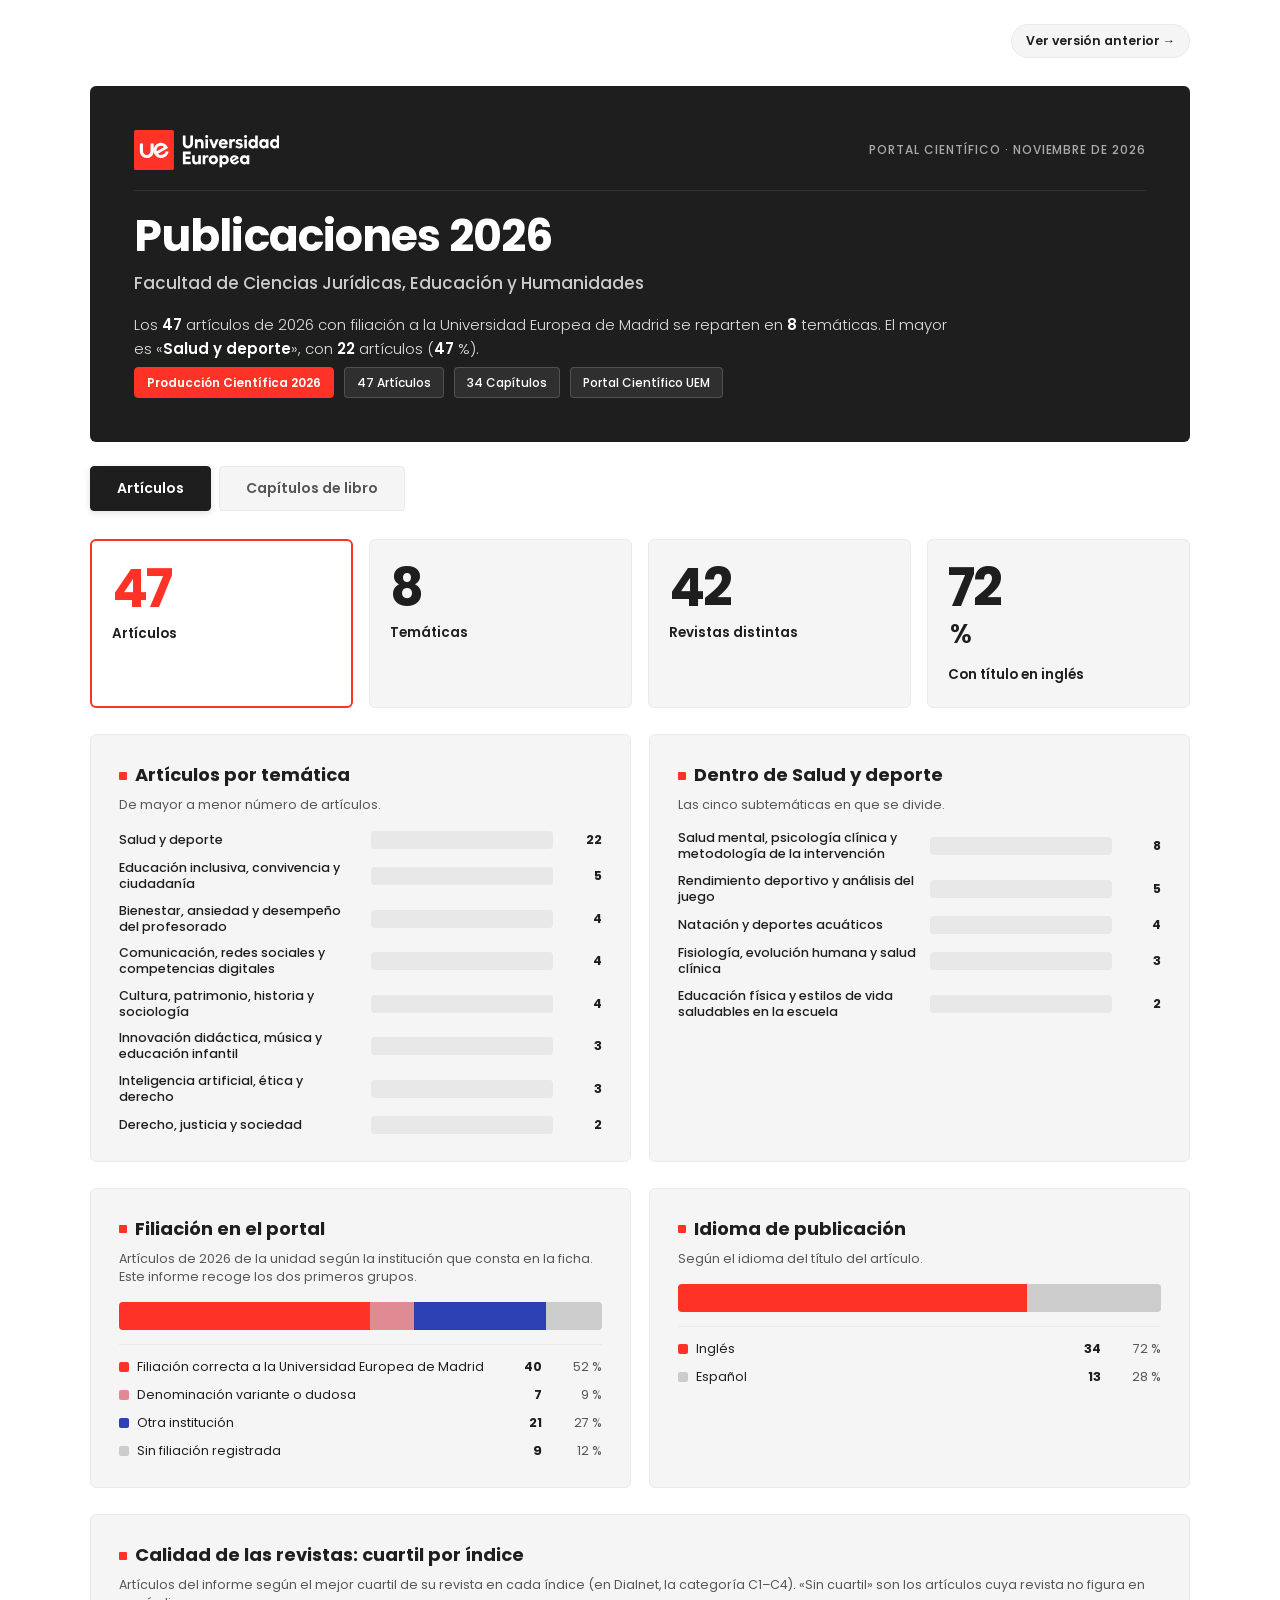
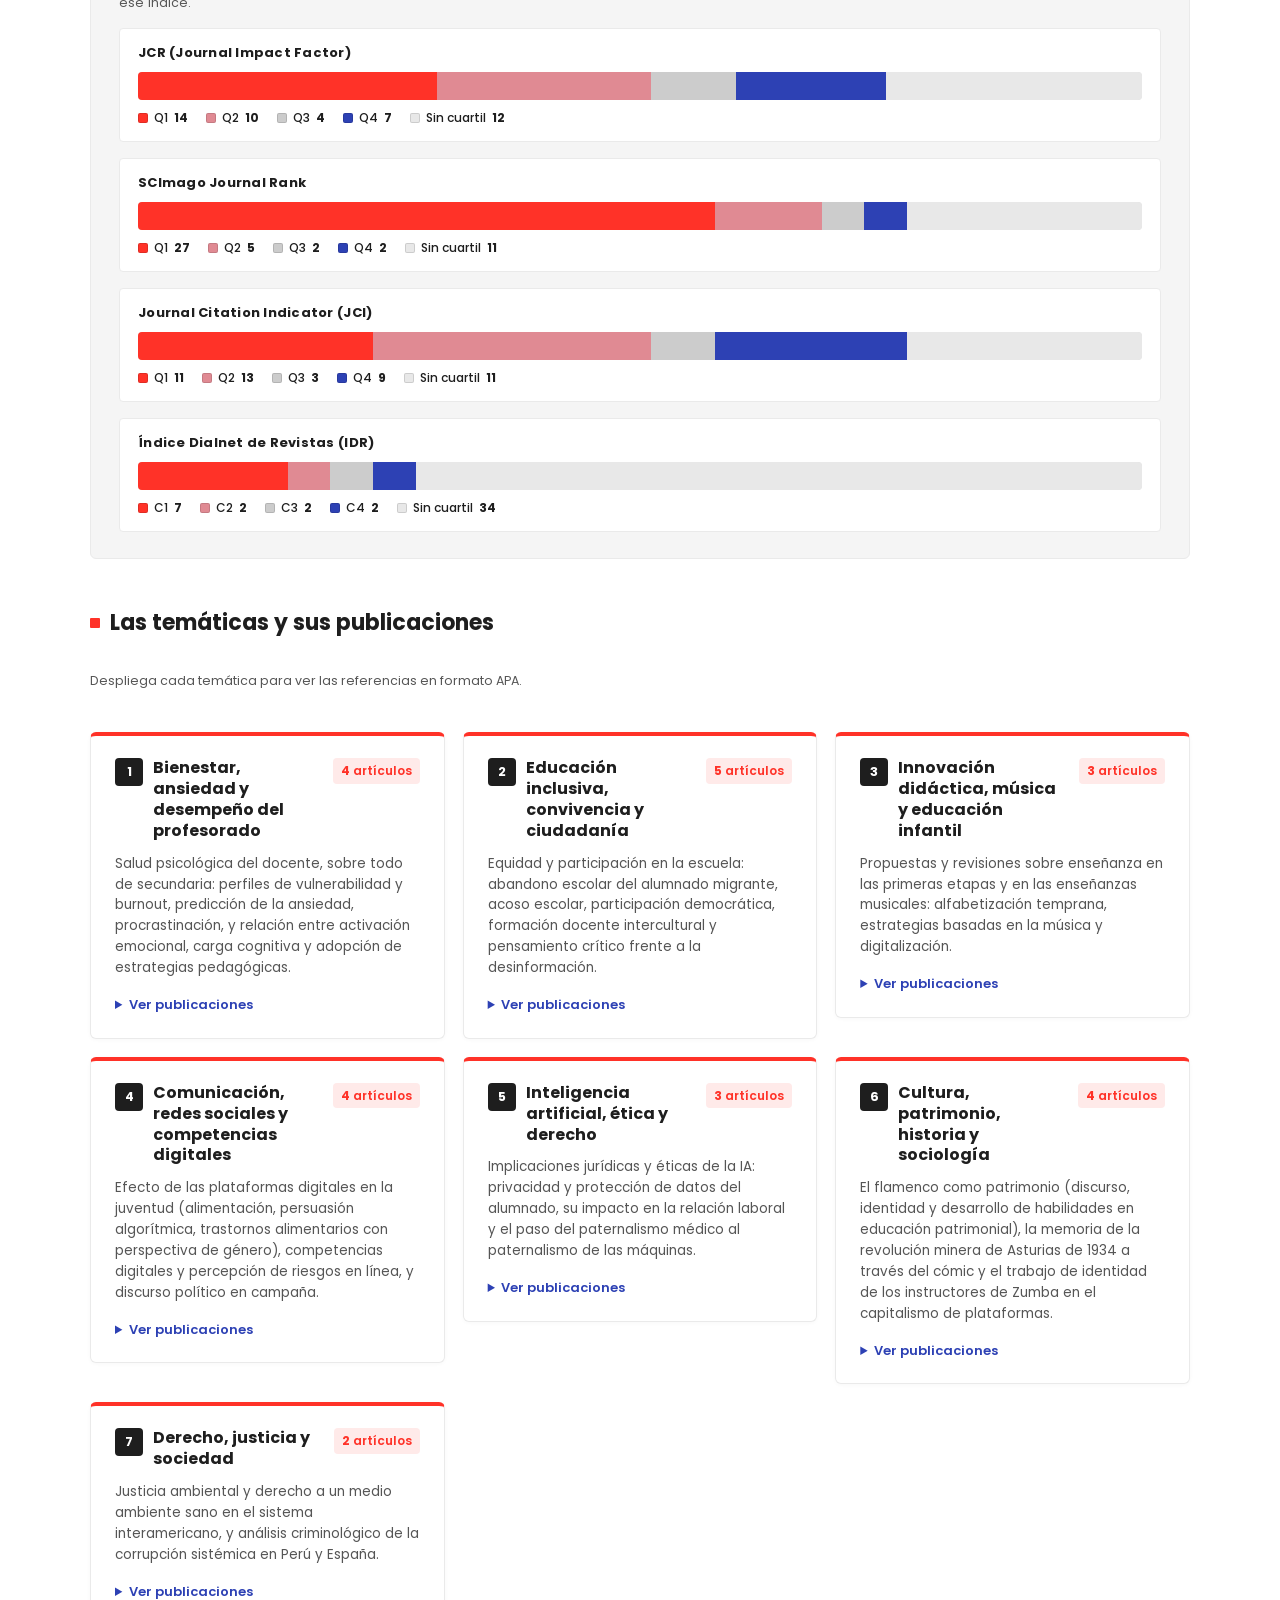
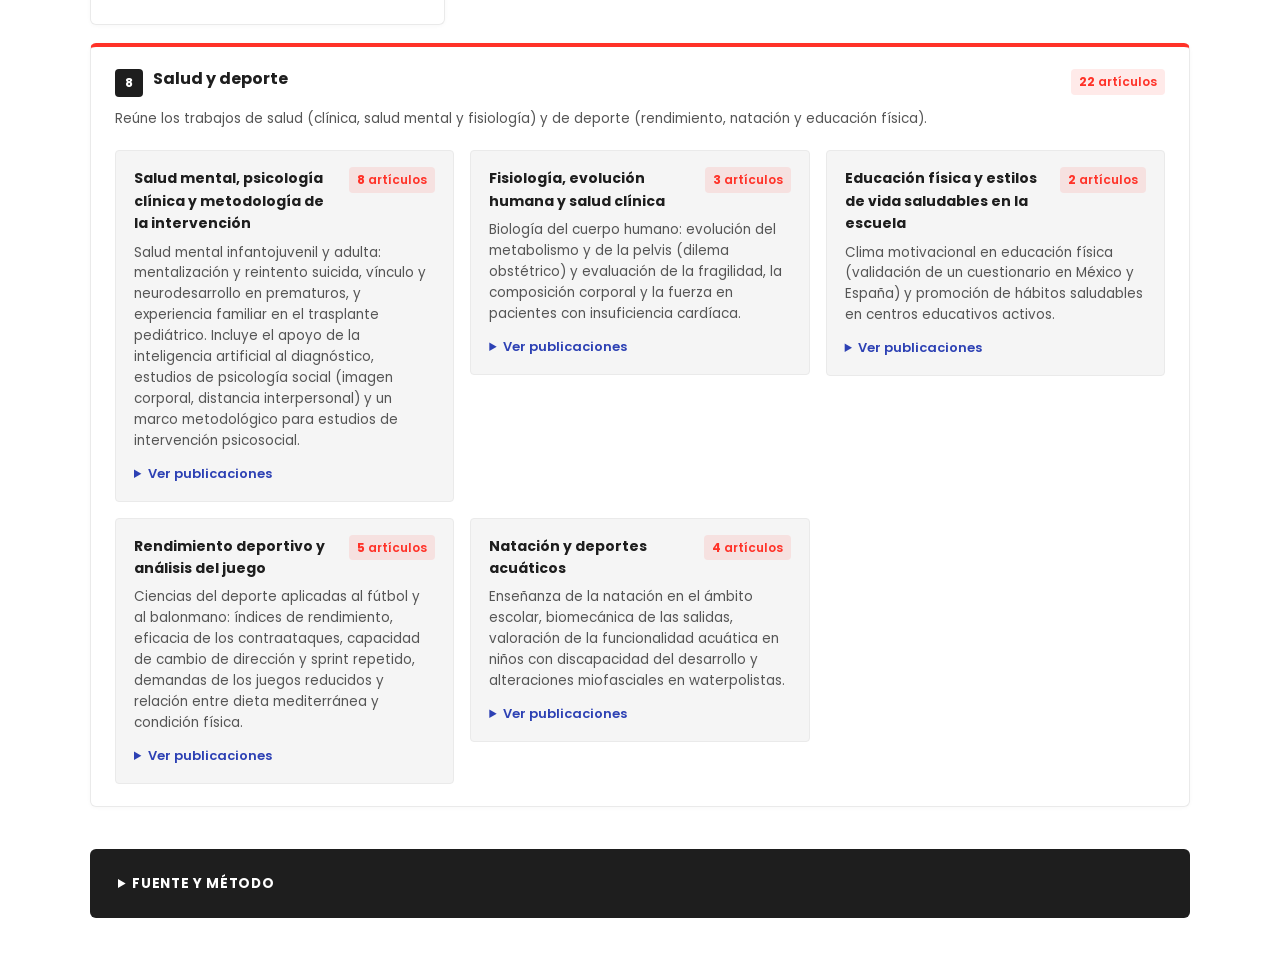
==== commit d2cde61a: "Aplicar diseno visual oficial UEM (index.html) y preservar version-anterior.html" ====
--- a/index.html
+++ b/index.html
@@ -1,86 +1,675 @@
 <!DOCTYPE html>
-<html lang="es"><head><meta charset="utf-8"><meta name="viewport" content="width=device-width,initial-scale=1">
-<title>Publicaciones 2026 · Facultad de Ciencias Jurídicas, Educación y Humanidades</title>
-<style>:root{--color-fg:#1f1d1c;--color-fg-muted:#6b6664;--color-panel:#fff;--color-border-line:#e4dfdd;--cds-radius:12px;--cds-gap-lg:1.5rem;--cds-gap-md:1rem;--cds-pad-lg:1.25rem;--cds-pad-md:1rem;--cds-font-size-caption:.85rem;--cds-font-size-body:.95rem;--cds-font-size-heading:1.05rem;--font-anthropic-sans:-apple-system,BlinkMacSystemFont,"Segoe UI",Roboto,Helvetica,Arial,sans-serif;--font-anthropic-serif:Georgia,"Times New Roman",serif}
-html,body{margin:0;background:#f7f5f4}
-body{padding:clamp(.75rem,3vw,2rem);font-family:var(--font-anthropic-sans);color:var(--color-fg)}
-.inf{--accent:#9e1b2c;max-width:68rem;margin-inline:auto;display:flex;flex-direction:column;gap:var(--cds-gap-lg);font-family:var(--font-anthropic-sans);color:var(--color-fg)}
-.inf *{box-sizing:border-box}
-.inf b{font-weight:600}
-.inf-hero{border:1px solid var(--color-border-line);border-radius:var(--cds-radius);padding:clamp(1.25rem,4vw,2.5rem);background:linear-gradient(135deg,color-mix(in srgb,var(--accent) 16%,var(--color-panel)),var(--color-panel) 70%)}
-.inf-logo{display:block;height:3rem;width:auto;background:#fff;padding:.4rem .7rem;border-radius:.5rem;margin-bottom:1.1rem}
-.inf-eyebrow{font-size:var(--cds-font-size-caption);letter-spacing:.08em;text-transform:uppercase;color:var(--color-fg-muted);margin:0 0 .6rem}
-.inf-hero h1{font-family:var(--font-anthropic-serif);font-weight:400;font-size:clamp(2.1rem,6vw,3.5rem);line-height:1.05;margin:0}
-.inf-fac{font-size:var(--cds-font-size-heading);color:var(--color-fg-muted);margin:.4rem 0 1.1rem}
-.inf-lead{font-size:1.15rem;line-height:1.55;max-width:46rem;margin:0}
-.inf-lead b{color:var(--accent)}
-.inf-lead[hidden],.pn[hidden]{display:none}
-.tabs{display:flex;gap:.4rem;border-bottom:1px solid var(--color-border-line)}
-.tabs button{appearance:none;background:none;border:0;border-bottom:3px solid transparent;margin-bottom:-1px;padding:.6rem 1.1rem;font:inherit;font-size:var(--cds-font-size-heading);color:var(--color-fg-muted);cursor:pointer}
-.tabs button[aria-selected='true']{color:var(--accent);border-bottom-color:var(--accent);font-weight:600}
-.pn{display:flex;flex-direction:column;gap:var(--cds-gap-lg)}
-.tiles{display:grid;grid-template-columns:repeat(auto-fit,minmax(min(100%,10rem),1fr));gap:var(--cds-gap-md)}
-.tile{border:1px solid var(--color-border-line);border-radius:var(--cds-radius);background:var(--color-panel);padding:var(--cds-pad-lg)}
-.tile .n{display:inline;font-family:var(--font-anthropic-serif);font-weight:400;font-size:2.6rem;line-height:1;font-variant-numeric:tabular-nums}
-.tile .u{font-family:var(--font-anthropic-serif);font-size:1.6rem;margin-left:.15rem}
-.tile p{margin:.4rem 0 0;color:var(--color-fg-muted);font-size:var(--cds-font-size-caption)}
-.grid2{display:grid;grid-template-columns:repeat(auto-fit,minmax(min(100%,24rem),1fr));gap:var(--cds-gap-md)}
-.card{border:1px solid var(--color-border-line);border-radius:var(--cds-radius);background:var(--color-panel);padding:var(--cds-pad-lg)}
-.card h2{font-size:var(--cds-font-size-heading);font-weight:500;margin:0;color:var(--accent)}
-.note{color:var(--color-fg-muted);font-size:var(--cds-font-size-caption);margin:.25rem 0 .9rem}
-.sec{font-family:var(--font-anthropic-serif);font-weight:400;font-size:1.75rem;margin:.6rem 0 0;color:var(--accent)}
-.bars{display:flex;flex-direction:column;gap:.6rem}
-.bar{display:grid;grid-template-columns:minmax(0,14rem) 1fr 2.2rem;align-items:center;gap:.6rem;font-size:var(--cds-font-size-caption)}
-.bar .lbl{line-height:1.25}
-.bar .trk{height:.95rem;border-radius:.3rem;background:color-mix(in srgb,var(--color-fg) 7%,transparent);overflow:hidden}
-.bar .fill{display:block;height:100%;border-radius:.3rem;background:#b8b2b0}
-.bar.top .fill{background:var(--accent)}
-.bar .val{font-variant-numeric:tabular-nums;font-weight:600;text-align:right}
-@media (max-width:36rem){.bar{grid-template-columns:1fr auto}.bar .trk{grid-column:1 / -1;order:3}}
-.stk{display:flex;gap:2px;height:1.7rem;border-radius:.4rem;overflow:hidden}
-.stk span{display:block;min-width:4px}
-.legend{display:flex;flex-direction:column;gap:.45rem;margin-top:.9rem;font-size:var(--cds-font-size-caption)}
-.legend div{display:flex;align-items:baseline;gap:.5rem}
-.sw{display:inline-block;width:.7rem;height:.7rem;border-radius:2px;flex:none}
-.legend .v{margin-left:auto;font-weight:600;font-variant-numeric:tabular-nums}
-.legend .p{color:var(--color-fg-muted);min-width:3.2rem;text-align:right}
-.idx{display:flex;flex-direction:column;gap:1.1rem}
-.idx-t{font-size:var(--cds-font-size-caption);font-weight:600;margin-bottom:.35rem}
-.idx-l{display:flex;flex-wrap:wrap;gap:.3rem 1rem;margin-top:.4rem;font-size:var(--cds-font-size-caption)}
-.idx-i{display:inline-flex;align-items:baseline;gap:.3rem}
-.idx-i .sw{border:1px solid color-mix(in srgb,var(--color-fg) 15%,transparent)}
-.cards{display:grid;grid-template-columns:repeat(auto-fit,minmax(min(100%,21rem),1fr));gap:var(--cds-gap-md);align-items:start}
-.tc{border:1px solid var(--color-border-line);border-top:3px solid var(--accent);border-radius:var(--cds-radius);background:var(--color-panel);padding:var(--cds-pad-lg);display:flex;flex-direction:column;gap:.7rem}
-.tc.full{grid-column:1 / -1}
-.tc-h,.sub-h{display:flex;align-items:flex-start;gap:.7rem}
-.tc-num{flex:none;width:1.9rem;height:1.9rem;border-radius:50%;background:var(--accent);color:#fff;display:flex;align-items:center;justify-content:center;font-weight:600;font-size:var(--cds-font-size-caption)}
-.tc h3,.sub h4{flex:1;margin:0;font-size:var(--cds-font-size-heading);font-weight:500;line-height:1.3}
-.tc h3{color:var(--accent)}
-.pill{flex:none;white-space:nowrap;border-radius:99px;padding:.15rem .65rem;background:color-mix(in srgb,var(--accent) 14%,transparent);font-size:var(--cds-font-size-caption)}
-.idea{margin:0;color:var(--color-fg-muted);line-height:1.5;font-size:var(--cds-font-size-body)}
-.subs{display:grid;grid-template-columns:repeat(auto-fit,minmax(min(100%,19rem),1fr));gap:var(--cds-gap-md);align-items:start}
-.sub{border:1px solid var(--color-border-line);border-radius:var(--cds-radius);padding:var(--cds-pad-md);display:flex;flex-direction:column;gap:.55rem}
-.sub h4{font-size:var(--cds-font-size-body)}
-details summary{cursor:pointer;color:var(--accent);font-weight:600;font-size:var(--cds-font-size-caption)}
-ul.refs{list-style:none;margin:.7rem 0 0;padding:0;display:flex;flex-direction:column;gap:.65rem}
-ul.refs li{padding-left:1.6rem;text-indent:-1.6rem;font-size:var(--cds-font-size-caption);line-height:1.5;word-break:break-word}
-ul.refs a{color:var(--accent)}
-.foot{border:1px solid var(--color-border-line);border-radius:var(--cds-radius);padding:var(--cds-pad-md) var(--cds-pad-lg);background:var(--color-panel)}
-.foot ul{margin:.6rem 0 0;padding-left:1.2rem;color:var(--color-fg-muted);font-size:var(--cds-font-size-caption);line-height:1.6}
-</style></head><body>
+<html lang="es">
+<head>
+<meta charset="utf-8">
+<meta name="viewport" content="width=device-width, initial-scale=1, viewport-fit=cover">
+<title>Publicaciones 2026 · Facultad de Ciencias Jurídicas, Educación y Humanidades · Universidad Europea</title>
+<link rel="preconnect" href="https://fonts.googleapis.com">
+<link rel="preconnect" href="https://fonts.gstatic.com" crossorigin>
+<link href="https://fonts.googleapis.com/css2?family=Poppins:wght@300;400;500;600;700;800&display=swap" rel="stylesheet">
+<style>
+/* ==========================================================================
+   ESTILO VISUAL OFICIAL UNIVERSIDAD EUROPEA (UEM)
+   - Colores:
+       * Rojo UEM: #FF3228 (Acento <= 10%: cifras clave, badges, botones)
+       * Antracita: #1E1E1E (Portadas, cierres y texto)
+       * Blanco: #FFFFFF (Fondo de contenido)
+       * Azul real: #2D41B4 (Rigor, alianzas y convenios)
+       * Gris de tarjetas: #F5F5F5 con bordes #EAEAEA
+   - Tipografía: Poppins, Segoe UI, Arial, sans-serif
+   - Composición: Retícula modular inspirada en el cuadrado del logo
+   - Prohibido: Degradados, iconos infantiles y líneas bajo los títulos
+   ========================================================================== */
+
+:root {
+  --color-red: #FF3228;
+  --color-anthracite: #1E1E1E;
+  --color-white: #FFFFFF;
+  --color-blue: #2D41B4;
+  --color-card-bg: #F5F5F5;
+  --color-card-border: #EAEAEA;
+  --color-border-dark: #333333;
+  --color-text-body: #1E1E1E;
+  --color-text-muted: #555555;
+  --color-text-light: #777777;
+  --font-family: 'Poppins', 'Segoe UI', Arial, sans-serif;
+  --radius-square: 4px;
+  --radius-card: 6px;
+  --spacing-container: 1140px;
+}
+
+* {
+  box-sizing: border-box;
+  margin: 0;
+  padding: 0;
+}
+
+html, body {
+  background-color: var(--color-white);
+  color: var(--color-text-body);
+  font-family: var(--font-family);
+  font-size: 15px;
+  line-height: 1.6;
+  -webkit-font-smoothing: antialiased;
+}
+
+/* Envoltura principal */
+.inf {
+  width: 100%;
+  max-width: var(--spacing-container);
+  margin: 0 auto;
+  padding: 24px 20px 60px;
+  display: flex;
+  flex-direction: column;
+  gap: 28px;
+}
+
+/* Navegación superior entre versiones */
+.nav-version-bar {
+  display: flex;
+  justify-content: flex-end;
+  align-items: center;
+  gap: 10px;
+}
+.nav-version-link {
+  display: inline-flex;
+  align-items: center;
+  gap: 6px;
+  background: var(--color-card-bg);
+  border: 1px solid var(--color-card-border);
+  color: var(--color-anthracite);
+  padding: 6px 14px;
+  border-radius: 20px;
+  font-size: 12.5px;
+  font-weight: 600;
+  text-decoration: none;
+  transition: all 0.2s ease;
+}
+.nav-version-link:hover {
+  background: #EAEAEA;
+  border-color: #D5D5D5;
+}
+
+/* CABECERA / PORTADA INSTITUCIONAL (Antracita #1E1E1E) */
+.inf-hero {
+  background-color: var(--color-anthracite);
+  color: var(--color-white);
+  border-radius: var(--radius-card);
+  padding: clamp(28px, 4vw, 44px);
+  display: flex;
+  flex-direction: column;
+  gap: 20px;
+  border: none;
+}
+
+.header-top {
+  display: flex;
+  justify-content: space-between;
+  align-items: center;
+  flex-wrap: wrap;
+  gap: 16px;
+  padding-bottom: 20px;
+  border-bottom: 1px solid var(--color-border-dark);
+}
+
+.logo-svg {
+  height: 40px;
+  width: auto;
+  display: block;
+}
+
+.header-meta {
+  font-size: 12px;
+  text-transform: uppercase;
+  letter-spacing: 0.08em;
+  color: #AAAAAA;
+  font-weight: 500;
+}
+
+.hero-body h1 {
+  font-size: clamp(28px, 4.5vw, 44px);
+  font-weight: 700;
+  line-height: 1.15;
+  color: var(--color-white);
+  margin-bottom: 8px;
+  letter-spacing: -0.02em;
+}
+
+.inf-fac {
+  font-size: 17px;
+  font-weight: 500;
+  color: #CCCCCC;
+  margin-bottom: 16px;
+}
+
+.inf-lead {
+  font-size: 15px;
+  line-height: 1.6;
+  max-width: 820px;
+  color: #E0E0E0;
+  font-weight: 300;
+}
+.inf-lead b {
+  color: var(--color-white);
+  font-weight: 600;
+}
+.inf-lead[hidden], .pn[hidden] {
+  display: none !important;
+}
+
+.hero-tags {
+  display: flex;
+  flex-wrap: wrap;
+  gap: 10px;
+  margin-top: 6px;
+}
+.hero-tag {
+  background: rgba(255, 255, 255, 0.08);
+  border: 1px solid rgba(255, 255, 255, 0.16);
+  color: #FFFFFF;
+  padding: 5px 12px;
+  border-radius: var(--radius-square);
+  font-size: 12px;
+  font-weight: 500;
+}
+.hero-tag.accent {
+  background: var(--color-red);
+  border-color: var(--color-red);
+  color: var(--color-white);
+  font-weight: 600;
+}
+
+/* PESTAÑAS / TABS MODULARES */
+.tabs {
+  display: flex;
+  gap: 8px;
+  border-bottom: none;
+  margin-top: -4px;
+}
+.tabs button {
+  appearance: none;
+  background: var(--color-card-bg);
+  border: 1px solid var(--color-card-border);
+  padding: 11px 26px;
+  font-family: var(--font-family);
+  font-size: 14px;
+  font-weight: 600;
+  color: var(--color-text-muted);
+  border-radius: var(--radius-square);
+  cursor: pointer;
+  transition: all 0.2s ease;
+}
+.tabs button:hover {
+  background: #EAEAEA;
+  color: var(--color-anthracite);
+}
+.tabs button[aria-selected='true'] {
+  background: var(--color-anthracite);
+  border-color: var(--color-anthracite);
+  color: var(--color-white);
+  box-shadow: 0 2px 6px rgba(0, 0, 0, 0.12);
+}
+
+.pn {
+  display: flex;
+  flex-direction: column;
+  gap: 26px;
+}
+
+/* RETÍCULA DE CIFRAS CLAVE (48-60 pt) */
+.tiles {
+  display: grid;
+  grid-template-columns: repeat(auto-fit, minmax(min(100%, 12rem), 1fr));
+  gap: 16px;
+}
+.tile {
+  background: var(--color-card-bg);
+  border: 1px solid var(--color-card-border);
+  border-radius: var(--radius-card);
+  padding: 22px 20px;
+  display: flex;
+  flex-direction: column;
+}
+.tile:first-child {
+  background: var(--color-white);
+  border: 2px solid var(--color-red);
+}
+.tile .n {
+  font-size: 52px;
+  font-weight: 700;
+  line-height: 1;
+  letter-spacing: -0.03em;
+  font-family: var(--font-family);
+  color: var(--color-anthracite);
+}
+.tile:first-child .n {
+  color: var(--color-red);
+}
+.tile .u {
+  font-size: 26px;
+  font-weight: 600;
+  margin-left: 2px;
+  font-family: var(--font-family);
+}
+.tile p {
+  margin-top: 8px;
+  font-size: 13.5px;
+  font-weight: 600;
+  color: var(--color-anthracite);
+}
+
+/* SECCIONES MODULARES Y TARJETAS */
+.grid2 {
+  display: grid;
+  grid-template-columns: repeat(auto-fit, minmax(min(100%, 24rem), 1fr));
+  gap: 18px;
+}
+.card {
+  background: var(--color-card-bg);
+  border: 1px solid var(--color-card-border);
+  border-radius: var(--radius-card);
+  padding: 26px 28px;
+}
+.card h2 {
+  font-size: 18px;
+  font-weight: 700;
+  color: var(--color-anthracite);
+  margin: 0 0 6px;
+  display: flex;
+  align-items: center;
+  gap: 8px;
+}
+.card h2::before {
+  content: '';
+  width: 8px;
+  height: 8px;
+  background: var(--color-red);
+  border-radius: 1px;
+  display: inline-block;
+  flex-shrink: 0;
+}
+.note {
+  font-size: 12.5px;
+  color: var(--color-text-muted);
+  margin: 0 0 16px;
+  line-height: 1.45;
+}
+.sec {
+  font-size: 22px;
+  font-weight: 700;
+  color: var(--color-anthracite);
+  margin: 20px 0 6px;
+  font-family: var(--font-family);
+  display: flex;
+  align-items: center;
+  gap: 10px;
+}
+.sec::before {
+  content: '';
+  width: 10px;
+  height: 10px;
+  background: var(--color-red);
+  border-radius: 1px;
+  display: inline-block;
+  flex-shrink: 0;
+}
+
+/* BARRAS HORIZONTALES */
+.bars {
+  display: flex;
+  flex-direction: column;
+  gap: 10px;
+}
+.bar {
+  display: grid;
+  grid-template-columns: minmax(0, 16rem) 1fr 2.5rem;
+  align-items: center;
+  gap: 12px;
+  font-size: 12.5px;
+}
+.bar .lbl {
+  font-weight: 500;
+  color: var(--color-text-body);
+  line-height: 1.3;
+}
+.bar .trk {
+  height: 18px;
+  border-radius: var(--radius-square);
+  background: #E8E8E8;
+  overflow: hidden;
+}
+.bar .fill {
+  height: 100%;
+  border-radius: var(--radius-square);
+  background: #BBBBBB;
+}
+.bar.top .fill {
+  background: var(--color-red);
+}
+.bar .val {
+  font-weight: 700;
+  text-align: right;
+  font-variant-numeric: tabular-nums;
+  color: var(--color-anthracite);
+}
+@media (max-width: 36rem) {
+  .bar { grid-template-columns: 1fr auto; }
+  .bar .trk { grid-column: 1 / -1; order: 3; }
+}
+
+/* BARRAS APILADAS */
+.stk {
+  display: flex;
+  height: 28px;
+  border-radius: var(--radius-square);
+  overflow: hidden;
+  background: #E5E5E5;
+}
+.stk span {
+  display: block;
+  min-width: 4px;
+}
+.legend {
+  display: flex;
+  flex-direction: column;
+  gap: 8px;
+  margin-top: 14px;
+  padding-top: 12px;
+  border-top: 1px solid var(--color-card-border);
+  font-size: 12.5px;
+}
+.legend div {
+  display: flex;
+  align-items: center;
+  gap: 8px;
+}
+.sw {
+  width: 10px;
+  height: 10px;
+  border-radius: 2px;
+  flex-shrink: 0;
+}
+.legend .v {
+  margin-left: auto;
+  font-weight: 700;
+  font-variant-numeric: tabular-nums;
+  color: var(--color-anthracite);
+}
+.legend .p {
+  color: var(--color-text-muted);
+  min-width: 3.5rem;
+  text-align: right;
+}
+
+/* ÍNDICES DE CALIDAD (JCR, SCImago, JCI, Dialnet) */
+.idx {
+  display: flex;
+  flex-direction: column;
+  gap: 16px;
+}
+.idx-b {
+  background: var(--color-white);
+  border: 1px solid var(--color-card-border);
+  border-radius: var(--radius-square);
+  padding: 14px 18px;
+}
+.idx-t {
+  font-size: 13px;
+  font-weight: 700;
+  color: var(--color-anthracite);
+  margin-bottom: 8px;
+  letter-spacing: 0.02em;
+}
+.idx-l {
+  display: flex;
+  flex-wrap: wrap;
+  gap: 8px 18px;
+  margin-top: 8px;
+  font-size: 12px;
+}
+.idx-i {
+  display: inline-flex;
+  align-items: center;
+  gap: 6px;
+  color: var(--color-text-body);
+  font-weight: 500;
+}
+.idx-i b {
+  font-weight: 700;
+  color: var(--color-anthracite);
+}
+.idx-i .sw {
+  border: 1px solid rgba(0, 0, 0, 0.12);
+}
+
+/* TARJETAS TEMÁTICAS */
+.cards {
+  display: grid;
+  grid-template-columns: repeat(auto-fit, minmax(min(100%, 22rem), 1fr));
+  gap: 18px;
+  align-items: start;
+}
+.tc {
+  border: 1px solid var(--color-card-border);
+  border-top: 4px solid var(--color-red);
+  border-radius: var(--radius-card);
+  background: var(--color-white);
+  padding: 22px 24px;
+  display: flex;
+  flex-direction: column;
+  gap: 12px;
+  box-shadow: 0 1px 4px rgba(0, 0, 0, 0.03);
+}
+.tc.full {
+  grid-column: 1 / -1;
+}
+.tc-h, .sub-h {
+  display: flex;
+  align-items: flex-start;
+  gap: 10px;
+}
+.tc-num {
+  flex: none;
+  width: 28px;
+  height: 28px;
+  border-radius: var(--radius-square);
+  background: var(--color-anthracite);
+  color: var(--color-white);
+  display: flex;
+  align-items: center;
+  justify-content: center;
+  font-weight: 700;
+  font-size: 12.5px;
+}
+.tc h3 {
+  flex: 1;
+  margin: 0;
+  font-size: 16px;
+  font-weight: 700;
+  line-height: 1.3;
+  color: var(--color-anthracite);
+}
+.pill {
+  flex: none;
+  white-space: nowrap;
+  border-radius: 4px;
+  padding: 3px 8px;
+  background: rgba(255, 50, 40, 0.1);
+  color: var(--color-red);
+  font-size: 12px;
+  font-weight: 600;
+}
+.idea {
+  margin: 0;
+  color: var(--color-text-muted);
+  line-height: 1.55;
+  font-size: 13.5px;
+}
+
+/* SUBTEMÁTICAS */
+.subs {
+  display: grid;
+  grid-template-columns: repeat(auto-fit, minmax(min(100%, 20rem), 1fr));
+  gap: 16px;
+  align-items: start;
+  margin-top: 8px;
+}
+.sub {
+  border: 1px solid var(--color-card-border);
+  border-radius: var(--radius-square);
+  background: var(--color-card-bg);
+  padding: 16px 18px;
+  display: flex;
+  flex-direction: column;
+  gap: 8px;
+}
+.sub h4 {
+  font-size: 14px;
+  font-weight: 700;
+  color: var(--color-anthracite);
+  margin: 0;
+  flex: 1;
+}
+
+/* REFERENCIAS APA Y ACORDEÓN */
+details {
+  margin-top: 4px;
+}
+details summary {
+  cursor: pointer;
+  color: var(--color-blue);
+  font-weight: 600;
+  font-size: 13px;
+  user-select: none;
+  transition: color 0.15s ease;
+}
+details summary:hover {
+  color: var(--color-red);
+}
+ul.refs {
+  list-style: none;
+  margin: 10px 0 0;
+  padding: 10px 0 0;
+  display: flex;
+  flex-direction: column;
+  gap: 10px;
+  border-top: 1px solid var(--color-card-border);
+}
+ul.refs li {
+  padding-left: 20px;
+  text-indent: -20px;
+  font-size: 12.5px;
+  line-height: 1.55;
+  color: var(--color-text-body);
+  word-break: break-word;
+}
+ul.refs a {
+  color: var(--color-blue);
+  text-decoration: none;
+  word-break: break-all;
+}
+ul.refs a:hover {
+  text-decoration: underline;
+  color: var(--color-red);
+}
+
+/* CIERRE METODOLÓGICO (ANTRACITA #1E1E1E) */
+.foot {
+  background: var(--color-anthracite);
+  color: #CCCCCC;
+  border-radius: var(--radius-card);
+  padding: 24px 28px;
+  border: none;
+  margin-top: 16px;
+}
+.foot summary {
+  color: var(--color-white);
+  font-weight: 700;
+  font-size: 13.5px;
+  text-transform: uppercase;
+  letter-spacing: 0.05em;
+  user-select: none;
+  cursor: pointer;
+}
+.foot ul {
+  margin: 12px 0 0;
+  padding-left: 18px;
+  color: #CCCCCC;
+  font-size: 12.5px;
+  line-height: 1.6;
+}
+.foot li {
+  margin-bottom: 6px;
+}
+.foot li:last-child {
+  margin-bottom: 0;
+}
+</style>
+</head>
+<body>
+
 <div class="inf">
-<header class="inf-hero"><img class="inf-logo" width="260" height="71" alt="Logotipo de la Universidad Europea de Madrid" src="[data-uri]">
-<p class="inf-eyebrow">Portal Científico · Universidad Europea de Madrid · noviembre de 2026</p>
-<h1>Publicaciones 2026</h1><p class="inf-fac">Facultad de Ciencias Jurídicas, Educación y Humanidades</p>
-<p class="inf-lead" id="lead-art">Los <b>47</b> artículos de 2026 con filiación a la Universidad Europea de Madrid se reparten en <b>8</b> temáticas. El mayor es «<b>Salud y deporte</b>», con <b>22</b> artículos (<b>47</b> %).</p><p class="inf-lead" id="lead-cap" hidden>Los <b>34</b> capítulos de libro de 2026 se reparten en <b>5</b> temáticas. Las mayores son «<b>Innovación docente y competencias en educación superior» y «Comunicación, cultura y sociedad</b>», con <b>8</b> capítulos cada una (<b>24</b> %).</p></header>
+
+  <!-- BARRA DE NAVEGACIÓN ENTRE VERSIONES -->
+  <nav class="nav-version-bar">
+    <a href="version-anterior.html" class="nav-version-link">
+      <span>Ver versión anterior →</span>
+    </a>
+  </nav>
+
+  <!-- CABECERA INSTITUCIONAL (ANTRACITA #1E1E1E) -->
+  <header class="inf-hero">
+    <div class="header-top">
+      <!-- LOGO OFICIAL VECTORIAL UEM (Extraído en línea con cuadrado #FF3228) -->
+      <svg class="logo-svg" viewBox="0 0 378.14 103.96" role="img" aria-label="Universidad Europea">
+        <rect width="103.76" height="103.76" rx="4" fill="#FF3228"/>
+        <path fill="#FFFFFF" d="M82.51,55.35c-1.48,6.81-6.86,8.73-9.14,9.25c-0.96,0.22-1.93,0.33-2.9,0.33c-3.13,0-6.09-1.18-8.16-3.23l25.82-14.92c-1.21-3.1-2.83-6.1-5.36-8.45c-4.49-4.16-11.02-6.06-17.03-4.64c-3.13,0.74-6.08,2.34-8.49,4.46c-2.07,1.82-3.78,4.06-4.93,6.57c-0.21,0.46-0.41,0.94-0.58,1.42c-0.26,0.72-0.47,1.46-0.63,2.22V34.79h-8.06v19.95c0,5.88-4.23,10.32-9.84,10.32c-5.65,0-9.91-4.44-9.91-10.32V34.79h-8.06v19.95c0,10.49,7.56,18.11,17.97,18.11c9.88,0,17.16-6.91,17.83-16.63c0.59,3.19,1.89,6.32,3.87,9c3.52,4.78,9.34,7.63,15.57,7.630c1.55,0,3.12-0.18,4.65-0.52c7.75-1.75,13.53-7.67,15.16-15.48L82.51,55.35z M58.86,55.02c-0.45-2.22-0.34-4.35,0.32-6.18c0.98-2.69,3.05-4.93,5.54-6.31c4.25-2.36,9.92-1.82,13.16,2.06L58.96,55.52L58.86,55.02z"/>
+        <g fill="#FFFFFF">
+          <path d="M126.95,34.58V14.15H134v20.43c0,3.71,2.67,6.48,6.19,6.48c3.52,0,6.14-2.76,6.14-6.48V14.15h7.05v20.43c0,7.67-5.62,13.33-13.19,13.33C132.57,47.91,126.95,42.25,126.95,34.58" />
+          <path d="M180.9,34.25v13.24h-6.71v-12.1c0-3.24-1.76-5.1-4.52-5.1c-1.86,0-3.71,1.05-4.67,2.67v14.52h-6.71V24.1H165v2.76c1.29-2,3.76-3.24,6.38-3.24C177.29,23.63,180.9,27.68,180.9,34.25" />
+          <path d="M192.33,47.49h-6.71V24.1h6.71V47.49z M193.05,16.82c0,2.24-1.86,4.09-4.090,4.09s-4.1-1.86-4.1-4.09c0-2.19,1.86-4.05,4.1-4.05S193.05,14.63,193.05,16.82" />
+          <polygon points="210.53,47.49 204.81,47.49 195.1,24.1 202.38,24.1 207.67,38.34 212.86,24.1 220.19,24.1" />
+          <path d="M237,33.1c-0.29-2.33-2.43-4.05-4.91-4.05c-2.81,0-4.67,1.52-5.29,4.05H237z M243.53,37.39h-16.81c0.62,3.19,2.81,4.86,6,4.86c2.09,0,4.29-0.95,5.1-2.38l5.24,3.19c-1.71,3.09-5.62,4.9-10.48,4.9c-6.86,0-12.29-5.33-12.29-12.29c0-6.81,5.33-12.05,12.14-12.05c6.33,0,11.29,4.9,11.29,11.14C243.72,35.58,243.67,36.48,243.53,37.39" />
+          <path d="M262.67,24.06l-0.38,6.29c-0.9-0.33-2.05-0.52-3-0.52c-1.52,0-3.95,1.24-5.1,3.52v14.14h-6.71V24.1h6.71v2.76c1.14-2,3.67-3.24,5.62-3.24C261,23.63,261.96,23.77,262.67,24.06" />
+          <path d="M263.34,45.01l2-4.67c2.19,1.62,5.05,2.48,7.9,2.48c2.1,0,3.43-0.81,3.43-1.9c-0.05-3.57-12.62-0.9-12.71-9.52c-0.05-4.38,3.86-7.76,9.38-7.76c3.29,0,6.57,0.81,8.91,2.67l-1.91,4.86c-1.81-1.38-4.76-2.43-7.29-2.43c-1.71,0-2.86,0.81-2.86,1.86c0.05,3.38,12.71,1.52,12.86,9.91c0,4.33-3.81,7.48-9.24,7.48C269.82,47.96,266.15,47.01,263.34,45.01" />
+          <path d="M293.39,47.49h-6.71V24.1h6.71V47.49z M294.1,16.82c0,2.24-1.86,4.09-4.09,4.09c-2.24,0-4.1-1.86-4.1-4.09c0-2.19,1.86-4.05,4.1-4.05C292.25,12.77,294.1,14.63,294.1,16.82" />
+          <polygon points="147.48,55.98 147.48,62.74 134.1,62.74 134.1,68.74 146.01,68.74 146.01,75.5 134.1,75.5 134.1,82.55 147.48,82.55 147.48,89.31 127.06,89.31 127.06,55.98" />
+          <path d="M173.77,65.93v23.38h-6.71v-2.76c-1.33,2-3.81,3.24-6.38,3.24c-5.91,0-9.52-4.05-9.52-10.67V65.93h6.71v12.1c0,3.24,1.76,5.05,4.52,5.05c1.81,0,3.67-1,4.67-2.62V65.93H173.77z" />
+          <path d="M193.68,65.88l-0.38,6.29c-0.9-0.33-2.05-0.52-3-0.52c-1.52,0-3.95,1.24-5.1,3.52v14.14h-6.71V65.93h6.71v2.76c1.14-2,3.67-3.24,5.62-3.24C192.01,65.45,192.96,65.59,193.68,65.88" />
+          <path d="M200.78,77.64c0,3.24,2.38,5.71,5.57,5.71c3.14,0,5.57-2.48,5.57-5.71c0-3.33-2.43-5.76-5.57-5.76C203.16,71.88,200.78,74.31,200.78,77.64 M218.49,77.64c0,6.95-5.29,12.14-12.14,12.14c-6.9,0-12.14-5.19-12.14-12.14c0-6.95,5.24-12.19,12.14-12.19C213.2,65.45,218.49,70.69,218.49,77.64" />
+          <path d="M235.87,65.45c-2.95,0-5.76,1.33-6.91,3.24v-2.76h-6.71v31.1h6.71V86.55c1.14,1.9,3.95,3.24,6.91,3.24c6.1,0,10.86-5.43,10.86-12.19C246.73,70.83,241.97,65.45,235.87,65.45z M234.35,83.36c-3.19,0-5.57-2.48-5.57-5.71c0-3.33,2.38-5.76,5.57-5.76c3.14,0,5.57,2.43,5.57,5.76C239.92,80.88,237.49,83.36,234.35,83.36z" />
+          <path d="M314.96,14.15v12.71c-1.14-1.9-4-3.24-6.9-3.24c-6.1,0-10.91,5.38-10.91,12.14c0,6.76,4.81,12.19,10.91,12.19c2.95,0,5.76-1.33,6.9-3.24v2.76h6.71V14.15H314.96z M309.53,41.53c-3.19,0-5.57-2.48-5.57-5.71c0-3.33,2.38-5.76,5.57-5.76c3.14,0,5.57,2.43,5.57,5.76C315.1,39.06,312.67,41.53,309.53,41.53z" />
+          <path d="M342.96,24.1v2.76c-1.14-1.9-4-3.24-6.9-3.24c-6.1,0-10.91,5.38-10.91,12.14c0,6.76,4.81,12.19,10.91,12.19c2.95,0,5.76-1.33,6.9-3.24v2.76h6.71V24.1H342.96z M337.54,41.53c-3.19,0-5.57-2.48-5.57-5.71c0-3.33,2.38-5.76,5.57-5.76c3.14,0,5.57,2.43,5.57,5.76C343.11,39.06,340.68,41.53,337.54,41.53z" />
+          <path d="M371.2,14.15v12.71c-1.14-1.9-4-3.24-6.9-3.24c-6.1,0-10.91,5.38-10.91,12.14c0,6.76,4.81,12.19,10.91,12.19c2.95,0,5.76-1.33,6.9-3.24v2.76h6.71V14.15H371.2z M365.77,41.51c-3.19,0-5.57-2.48-5.57-5.71c0-3.33,2.38-5.76,5.57-5.76c3.14,0,5.57,2.43,5.57,5.76C371.35,39.03,368.92,41.51,365.77,41.51z" />
+          <path d="M293.02,65.93v2.76c-1.14-1.9-4-3.24-6.9-3.24c-6.1,0-10.91,5.38-10.91,12.14c0,6.76,4.81,12.19,10.91,12.19c2.95,0,5.76-1.33,6.9-3.24v2.76h6.71V65.93H293.02z M287.59,83.36c-3.19,0-5.57-2.48-5.57-5.71c0-3.33,2.38-5.76,5.57-5.76c3.14,0,5.57,2.43,5.57,5.76C293.16,80.88,290.73,83.36,287.59,83.36z" />
+          <path d="M267.67,79.42c-0.7,2.88-3.38,4.86-6.39,4.86c-1.75,0-3.29-0.67-4.41-1.79l10.65-6.15c0,0,0,0,0,0.01l5.02-2.91c-1.61-4.78-5.96-8.03-11.26-8.03c-6.79,0-11.94,5.25-11.94,12.23s5.15,12.18,11.94,12.18c5.76,0,10.64-3.75,11.87-9.21L267.67,79.42z M254.94,77.63c0-3.87,2.71-6.7,6.35-6.7c1.51,0,2.88,0.51,3.95,1.38l-10.29,5.65C254.95,77.86,254.94,77.75,254.94,77.63z" />
+        </g>
+      </svg>
+      <div class="header-meta">Portal Científico · Noviembre de 2026</div>
+    </div>
+
+    <div class="hero-body">
+      <h1>Publicaciones 2026</h1>
+      <div class="inf-fac">Facultad de Ciencias Jurídicas, Educación y Humanidades</div>
+      <p class="inf-lead" id="lead-art">Los <b>47</b> artículos de 2026 con filiación a la Universidad Europea de Madrid se reparten en <b>8</b> temáticas. El mayor es «<b>Salud y deporte</b>», con <b>22</b> artículos (<b>47</b> %).</p>
+      <p class="inf-lead" id="lead-cap" hidden>Los <b>34</b> capítulos de libro de 2026 se reparten en <b>5</b> temáticas. Las mayores son «<b>Innovación docente y competencias en educación superior</b>» y «<b>Comunicación, cultura y sociedad</b>», con <b>8</b> capítulos cada una (<b>24</b> %).</p>
+      <div class="hero-tags">
+        <span class="hero-tag accent">Producción Científica 2026</span>
+        <span class="hero-tag">47 Artículos</span>
+        <span class="hero-tag">34 Capítulos</span>
+        <span class="hero-tag">Portal Científico UEM</span>
+      </div>
+    </div>
+  </header>
+
 <nav class="tabs" role="tablist"><button type="button" role="tab" data-tab="art" aria-selected="true">Artículos</button><button type="button" role="tab" data-tab="cap" aria-selected="false">Capítulos de libro</button></nav>
 <div class="pn" id="panel-art">
 <section class="tiles"><div class="tile"><b class="n">47</b><p>Artículos</p></div><div class="tile"><b class="n">8</b><p>Temáticas</p></div><div class="tile"><b class="n">42</b><p>Revistas distintas</p></div><div class="tile"><b class="n">72</b><span class="u">%</span><p>Con título en inglés</p></div></section>
 <section class="grid2"><div class="card"><h2>Artículos por temática</h2><p class="note">De mayor a menor número de artículos.</p><div class="bars"><div class="bar top" title="Salud y deporte: 22 artículos (47 % del total)"><span class="lbl">Salud y deporte</span><span class="trk"><span class="fill" style="width:100.0%"></span></span><span class="val">22</span></div><div class="bar" title="Educación inclusiva, convivencia y ciudadanía: 5 artículos (11 % del total)"><span class="lbl">Educación inclusiva, convivencia y ciudadanía</span><span class="trk"><span class="fill" style="width:22.7%"></span></span><span class="val">5</span></div><div class="bar" title="Bienestar, ansiedad y desempeño del profesorado: 4 artículos (9 % del total)"><span class="lbl">Bienestar, ansiedad y desempeño del profesorado</span><span class="trk"><span class="fill" style="width:18.2%"></span></span><span class="val">4</span></div><div class="bar" title="Comunicación, redes sociales y competencias digitales: 4 artículos (9 % del total)"><span class="lbl">Comunicación, redes sociales y competencias digitales</span><span class="trk"><span class="fill" style="width:18.2%"></span></span><span class="val">4</span></div><div class="bar" title="Cultura, patrimonio, historia y sociología: 4 artículos (9 % del total)"><span class="lbl">Cultura, patrimonio, historia y sociología</span><span class="trk"><span class="fill" style="width:18.2%"></span></span><span class="val">4</span></div><div class="bar" title="Innovación didáctica, música y educación infantil: 3 artículos (6 % del total)"><span class="lbl">Innovación didáctica, música y educación infantil</span><span class="trk"><span class="fill" style="width:13.6%"></span></span><span class="val">3</span></div><div class="bar" title="Inteligencia artificial, ética y derecho: 3 artículos (6 % del total)"><span class="lbl">Inteligencia artificial, ética y derecho</span><span class="trk"><span class="fill" style="width:13.6%"></span></span><span class="val">3</span></div><div class="bar" title="Derecho, justicia y sociedad: 2 artículos (4 % del total)"><span class="lbl">Derecho, justicia y sociedad</span><span class="trk"><span class="fill" style="width:9.1%"></span></span><span class="val">2</span></div></div></div>
 <div class="card"><h2>Dentro de Salud y deporte</h2><p class="note">Las cinco subtemáticas en que se divide.</p><div class="bars"><div class="bar top" title="Salud mental, psicología clínica y metodología de la intervención: 8 artículos (17 % del total)"><span class="lbl">Salud mental, psicología clínica y metodología de la intervención</span><span class="trk"><span class="fill" style="width:100.0%"></span></span><span class="val">8</span></div><div class="bar" title="Rendimiento deportivo y análisis del juego: 5 artículos (11 % del total)"><span class="lbl">Rendimiento deportivo y análisis del juego</span><span class="trk"><span class="fill" style="width:62.5%"></span></span><span class="val">5</span></div><div class="bar" title="Natación y deportes acuáticos: 4 artículos (9 % del total)"><span class="lbl">Natación y deportes acuáticos</span><span class="trk"><span class="fill" style="width:50.0%"></span></span><span class="val">4</span></div><div class="bar" title="Fisiología, evolución humana y salud clínica: 3 artículos (6 % del total)"><span class="lbl">Fisiología, evolución humana y salud clínica</span><span class="trk"><span class="fill" style="width:37.5%"></span></span><span class="val">3</span></div><div class="bar" title="Educación física y estilos de vida saludables en la escuela: 2 artículos (4 % del total)"><span class="lbl">Educación física y estilos de vida saludables en la escuela</span><span class="trk"><span class="fill" style="width:25.0%"></span></span><span class="val">2</span></div></div></div></section>
-<section class="grid2"><div class="card"><h2>Filiación en el portal</h2><p class="note">Artículos de 2026 de la unidad según la institución que consta en la ficha. Este informe recoge los dos primeros grupos.</p><div class="stk"><span title="Filiación correcta a la Universidad Europea de Madrid: 40" style="flex:40 1 0;background:#9e1b2c"></span><span title="Denominación variante o dudosa: 7" style="flex:7 1 0;background:#d98a92"></span><span title="Otra institución: 21" style="flex:21 1 0;background:#7a7573"></span><span title="Sin filiación registrada: 9" style="flex:9 1 0;background:#b8b2b0"></span></div><div class="legend"><div><i class="sw" style="background:#9e1b2c"></i><span>Filiación correcta a la Universidad Europea de Madrid</span><b class="v">40</b><span class="p">52 %</span></div><div><i class="sw" style="background:#d98a92"></i><span>Denominación variante o dudosa</span><b class="v">7</b><span class="p">9 %</span></div><div><i class="sw" style="background:#7a7573"></i><span>Otra institución</span><b class="v">21</b><span class="p">27 %</span></div><div><i class="sw" style="background:#b8b2b0"></i><span>Sin filiación registrada</span><b class="v">9</b><span class="p">12 %</span></div></div></div>
-<div class="card"><h2>Idioma de publicación</h2><p class="note">Según el idioma del título del artículo.</p><div class="stk"><span title="Inglés: 34" style="flex:34 1 0;background:#9e1b2c"></span><span title="Español: 13" style="flex:13 1 0;background:#b8b2b0"></span></div><div class="legend"><div><i class="sw" style="background:#9e1b2c"></i><span>Inglés</span><b class="v">34</b><span class="p">72 %</span></div><div><i class="sw" style="background:#b8b2b0"></i><span>Español</span><b class="v">13</b><span class="p">28 %</span></div></div></div></section>
-<section class="card"><h2>Calidad de las revistas: cuartil por índice</h2><p class="note">Artículos del informe según el mejor cuartil de su revista en cada índice (en Dialnet, la categoría C1–C4). «Sin cuartil» son los artículos cuya revista no figura en ese índice.</p><div class="idx"><div class="idx-b"><div class="idx-t">JCR (Journal Impact Factor)</div><div class="stk"><span title="JCR (Journal Impact Factor) · Q1: 14" style="flex:14 1 0;background:#9e1b2c"></span><span title="JCR (Journal Impact Factor) · Q2: 10" style="flex:10 1 0;background:#d98a92"></span><span title="JCR (Journal Impact Factor) · Q3: 4" style="flex:4 1 0;background:#b8b2b0"></span><span title="JCR (Journal Impact Factor) · Q4: 7" style="flex:7 1 0;background:#7a7573"></span><span title="JCR (Journal Impact Factor) · Sin cuartil: 12" style="flex:12 1 0;background:#e6e2e0"></span></div><div class="idx-l"><span class="idx-i"><i class="sw" style="background:#9e1b2c"></i>Q1 <b>14</b></span><span class="idx-i"><i class="sw" style="background:#d98a92"></i>Q2 <b>10</b></span><span class="idx-i"><i class="sw" style="background:#b8b2b0"></i>Q3 <b>4</b></span><span class="idx-i"><i class="sw" style="background:#7a7573"></i>Q4 <b>7</b></span><span class="idx-i"><i class="sw" style="background:#e6e2e0"></i>Sin cuartil <b>12</b></span></div></div><div class="idx-b"><div class="idx-t">SCImago Journal Rank</div><div class="stk"><span title="SCImago Journal Rank · Q1: 27" style="flex:27 1 0;background:#9e1b2c"></span><span title="SCImago Journal Rank · Q2: 5" style="flex:5 1 0;background:#d98a92"></span><span title="SCImago Journal Rank · Q3: 2" style="flex:2 1 0;background:#b8b2b0"></span><span title="SCImago Journal Rank · Q4: 2" style="flex:2 1 0;background:#7a7573"></span><span title="SCImago Journal Rank · Sin cuartil: 11" style="flex:11 1 0;background:#e6e2e0"></span></div><div class="idx-l"><span class="idx-i"><i class="sw" style="background:#9e1b2c"></i>Q1 <b>27</b></span><span class="idx-i"><i class="sw" style="background:#d98a92"></i>Q2 <b>5</b></span><span class="idx-i"><i class="sw" style="background:#b8b2b0"></i>Q3 <b>2</b></span><span class="idx-i"><i class="sw" style="background:#7a7573"></i>Q4 <b>2</b></span><span class="idx-i"><i class="sw" style="background:#e6e2e0"></i>Sin cuartil <b>11</b></span></div></div><div class="idx-b"><div class="idx-t">Journal Citation Indicator (JCI)</div><div class="stk"><span title="Journal Citation Indicator (JCI) · Q1: 11" style="flex:11 1 0;background:#9e1b2c"></span><span title="Journal Citation Indicator (JCI) · Q2: 13" style="flex:13 1 0;background:#d98a92"></span><span title="Journal Citation Indicator (JCI) · Q3: 3" style="flex:3 1 0;background:#b8b2b0"></span><span title="Journal Citation Indicator (JCI) · Q4: 9" style="flex:9 1 0;background:#7a7573"></span><span title="Journal Citation Indicator (JCI) · Sin cuartil: 11" style="flex:11 1 0;background:#e6e2e0"></span></div><div class="idx-l"><span class="idx-i"><i class="sw" style="background:#9e1b2c"></i>Q1 <b>11</b></span><span class="idx-i"><i class="sw" style="background:#d98a92"></i>Q2 <b>13</b></span><span class="idx-i"><i class="sw" style="background:#b8b2b0"></i>Q3 <b>3</b></span><span class="idx-i"><i class="sw" style="background:#7a7573"></i>Q4 <b>9</b></span><span class="idx-i"><i class="sw" style="background:#e6e2e0"></i>Sin cuartil <b>11</b></span></div></div><div class="idx-b"><div class="idx-t">Índice Dialnet de Revistas (IDR)</div><div class="stk"><span title="Índice Dialnet de Revistas (IDR) · C1: 7" style="flex:7 1 0;background:#9e1b2c"></span><span title="Índice Dialnet de Revistas (IDR) · C2: 2" style="flex:2 1 0;background:#d98a92"></span><span title="Índice Dialnet de Revistas (IDR) · C3: 2" style="flex:2 1 0;background:#b8b2b0"></span><span title="Índice Dialnet de Revistas (IDR) · C4: 2" style="flex:2 1 0;background:#7a7573"></span><span title="Índice Dialnet de Revistas (IDR) · Sin cuartil: 34" style="flex:34 1 0;background:#e6e2e0"></span></div><div class="idx-l"><span class="idx-i"><i class="sw" style="background:#9e1b2c"></i>C1 <b>7</b></span><span class="idx-i"><i class="sw" style="background:#d98a92"></i>C2 <b>2</b></span><span class="idx-i"><i class="sw" style="background:#b8b2b0"></i>C3 <b>2</b></span><span class="idx-i"><i class="sw" style="background:#7a7573"></i>C4 <b>2</b></span><span class="idx-i"><i class="sw" style="background:#e6e2e0"></i>Sin cuartil <b>34</b></span></div></div></div></section>
+<section class="grid2"><div class="card"><h2>Filiación en el portal</h2><p class="note">Artículos de 2026 de la unidad según la institución que consta en la ficha. Este informe recoge los dos primeros grupos.</p><div class="stk"><span title="Filiación correcta a la Universidad Europea de Madrid: 40" style="flex:40 1 0;background:#FF3228"></span><span title="Denominación variante o dudosa: 7" style="flex:7 1 0;background:#E08A93"></span><span title="Otra institución: 21" style="flex:21 1 0;background:#2D41B4"></span><span title="Sin filiación registrada: 9" style="flex:9 1 0;background:#CCCCCC"></span></div><div class="legend"><div><i class="sw" style="background:#FF3228"></i><span>Filiación correcta a la Universidad Europea de Madrid</span><b class="v">40</b><span class="p">52 %</span></div><div><i class="sw" style="background:#E08A93"></i><span>Denominación variante o dudosa</span><b class="v">7</b><span class="p">9 %</span></div><div><i class="sw" style="background:#2D41B4"></i><span>Otra institución</span><b class="v">21</b><span class="p">27 %</span></div><div><i class="sw" style="background:#CCCCCC"></i><span>Sin filiación registrada</span><b class="v">9</b><span class="p">12 %</span></div></div></div>
+<div class="card"><h2>Idioma de publicación</h2><p class="note">Según el idioma del título del artículo.</p><div class="stk"><span title="Inglés: 34" style="flex:34 1 0;background:#FF3228"></span><span title="Español: 13" style="flex:13 1 0;background:#CCCCCC"></span></div><div class="legend"><div><i class="sw" style="background:#FF3228"></i><span>Inglés</span><b class="v">34</b><span class="p">72 %</span></div><div><i class="sw" style="background:#CCCCCC"></i><span>Español</span><b class="v">13</b><span class="p">28 %</span></div></div></div></section>
+<section class="card"><h2>Calidad de las revistas: cuartil por índice</h2><p class="note">Artículos del informe según el mejor cuartil de su revista en cada índice (en Dialnet, la categoría C1–C4). «Sin cuartil» son los artículos cuya revista no figura en ese índice.</p><div class="idx"><div class="idx-b"><div class="idx-t">JCR (Journal Impact Factor)</div><div class="stk"><span title="JCR (Journal Impact Factor) · Q1: 14" style="flex:14 1 0;background:#FF3228"></span><span title="JCR (Journal Impact Factor) · Q2: 10" style="flex:10 1 0;background:#E08A93"></span><span title="JCR (Journal Impact Factor) · Q3: 4" style="flex:4 1 0;background:#CCCCCC"></span><span title="JCR (Journal Impact Factor) · Q4: 7" style="flex:7 1 0;background:#2D41B4"></span><span title="JCR (Journal Impact Factor) · Sin cuartil: 12" style="flex:12 1 0;background:#E8E8E8"></span></div><div class="idx-l"><span class="idx-i"><i class="sw" style="background:#FF3228"></i>Q1 <b>14</b></span><span class="idx-i"><i class="sw" style="background:#E08A93"></i>Q2 <b>10</b></span><span class="idx-i"><i class="sw" style="background:#CCCCCC"></i>Q3 <b>4</b></span><span class="idx-i"><i class="sw" style="background:#2D41B4"></i>Q4 <b>7</b></span><span class="idx-i"><i class="sw" style="background:#E8E8E8"></i>Sin cuartil <b>12</b></span></div></div><div class="idx-b"><div class="idx-t">SCImago Journal Rank</div><div class="stk"><span title="SCImago Journal Rank · Q1: 27" style="flex:27 1 0;background:#FF3228"></span><span title="SCImago Journal Rank · Q2: 5" style="flex:5 1 0;background:#E08A93"></span><span title="SCImago Journal Rank · Q3: 2" style="flex:2 1 0;background:#CCCCCC"></span><span title="SCImago Journal Rank · Q4: 2" style="flex:2 1 0;background:#2D41B4"></span><span title="SCImago Journal Rank · Sin cuartil: 11" style="flex:11 1 0;background:#E8E8E8"></span></div><div class="idx-l"><span class="idx-i"><i class="sw" style="background:#FF3228"></i>Q1 <b>27</b></span><span class="idx-i"><i class="sw" style="background:#E08A93"></i>Q2 <b>5</b></span><span class="idx-i"><i class="sw" style="background:#CCCCCC"></i>Q3 <b>2</b></span><span class="idx-i"><i class="sw" style="background:#2D41B4"></i>Q4 <b>2</b></span><span class="idx-i"><i class="sw" style="background:#E8E8E8"></i>Sin cuartil <b>11</b></span></div></div><div class="idx-b"><div class="idx-t">Journal Citation Indicator (JCI)</div><div class="stk"><span title="Journal Citation Indicator (JCI) · Q1: 11" style="flex:11 1 0;background:#FF3228"></span><span title="Journal Citation Indicator (JCI) · Q2: 13" style="flex:13 1 0;background:#E08A93"></span><span title="Journal Citation Indicator (JCI) · Q3: 3" style="flex:3 1 0;background:#CCCCCC"></span><span title="Journal Citation Indicator (JCI) · Q4: 9" style="flex:9 1 0;background:#2D41B4"></span><span title="Journal Citation Indicator (JCI) · Sin cuartil: 11" style="flex:11 1 0;background:#E8E8E8"></span></div><div class="idx-l"><span class="idx-i"><i class="sw" style="background:#FF3228"></i>Q1 <b>11</b></span><span class="idx-i"><i class="sw" style="background:#E08A93"></i>Q2 <b>13</b></span><span class="idx-i"><i class="sw" style="background:#CCCCCC"></i>Q3 <b>3</b></span><span class="idx-i"><i class="sw" style="background:#2D41B4"></i>Q4 <b>9</b></span><span class="idx-i"><i class="sw" style="background:#E8E8E8"></i>Sin cuartil <b>11</b></span></div></div><div class="idx-b"><div class="idx-t">Índice Dialnet de Revistas (IDR)</div><div class="stk"><span title="Índice Dialnet de Revistas (IDR) · C1: 7" style="flex:7 1 0;background:#FF3228"></span><span title="Índice Dialnet de Revistas (IDR) · C2: 2" style="flex:2 1 0;background:#E08A93"></span><span title="Índice Dialnet de Revistas (IDR) · C3: 2" style="flex:2 1 0;background:#CCCCCC"></span><span title="Índice Dialnet de Revistas (IDR) · C4: 2" style="flex:2 1 0;background:#2D41B4"></span><span title="Índice Dialnet de Revistas (IDR) · Sin cuartil: 34" style="flex:34 1 0;background:#E8E8E8"></span></div><div class="idx-l"><span class="idx-i"><i class="sw" style="background:#FF3228"></i>C1 <b>7</b></span><span class="idx-i"><i class="sw" style="background:#E08A93"></i>C2 <b>2</b></span><span class="idx-i"><i class="sw" style="background:#CCCCCC"></i>C3 <b>2</b></span><span class="idx-i"><i class="sw" style="background:#2D41B4"></i>C4 <b>2</b></span><span class="idx-i"><i class="sw" style="background:#E8E8E8"></i>Sin cuartil <b>34</b></span></div></div></div></section>
 <h2 class="sec">Las temáticas y sus publicaciones</h2><p class="note">Despliega cada temática para ver las referencias en formato APA.</p>
 <div class="cards"><article class="tc"><div class="tc-h"><span class="tc-num">1</span><h3>Bienestar, ansiedad y desempeño del profesorado</h3><span class="pill"><b>4</b> artículos</span></div><p class="idea">Salud psicológica del docente, sobre todo de secundaria: perfiles de vulnerabilidad y burnout, predicción de la ansiedad, procrastinación, y relación entre activación emocional, carga cognitiva y adopción de estrategias pedagógicas.</p><details><summary>Ver publicaciones</summary><ul class="refs"><li>Cortés Vázquez, M., &amp; Villan Rodríguez, A. (2026). Emotional activation, cognitive load, and engagement: Neuropsychological correlates in teachers” adoption of pedagogical strategies. <i>Cuadernos de Neuropsicología</i>, <i>20</i>(1), 30-46.</li><li>Di Petrillo, E., González-Bernal, J. J., Villanova, M., Caggiano, V., Gutiérrez-Caballero, J. M., Blázquez-Gutiérrez, L., Blázquez-Manzano, A., &amp; Rodríguez-Fernández, P. (2026). Why do teachers procrastinate? The role of fear of negative evaluation and intolerance of uncertainty. <i>Frontiers in Psychology</i>, <i>17</i>. <a href="https://doi.org/10.3389/FPSYG.2026.1881258" target="_blank" rel="noopener noreferrer">https://doi.org/10.3389/FPSYG.2026.1881258</a></li><li>Rodríguez-Fernández, P., Di Petrillo, E., Villanova, M., Caggiano, V., Gutiérrez-Caballero, J. M., Blázquez-Gutiérrez, L., Blázquez-Manzano, A., &amp; González-Bernal, J. J. (2026). Beyond burnout: Psychological vulnerability profiles in secondary school teachers. <i>Acta Psychologica</i>, <i>270</i>. <a href="https://doi.org/10.1016/J.ACTPSY.2026.107777" target="_blank" rel="noopener noreferrer">https://doi.org/10.1016/J.ACTPSY.2026.107777</a></li><li>Rodríguez Fernández, P., Di Petrillo, E., Villanova, M., Caggiano, V., Gutiérrez Caballero, J. M., Blázquez Gutiérrez, L., Blázquez Manzano, A., &amp; González Bernal, J. (2026). Predicting anxiety in secondary school teachers: a transdiagnostic approach. <i>EJIHPE: European Journal of Investigation in Health, Psychology and Education</i>, <i>16</i>(8), 112. <a href="https://doi.org/10.3390/EJIHPE16080112" target="_blank" rel="noopener noreferrer">https://doi.org/10.3390/EJIHPE16080112</a></li></ul></details></article><article class="tc"><div class="tc-h"><span class="tc-num">2</span><h3>Educación inclusiva, convivencia y ciudadanía</h3><span class="pill"><b>5</b> artículos</span></div><p class="idea">Equidad y participación en la escuela: abandono escolar del alumnado migrante, acoso escolar, participación democrática, formación docente intercultural y pensamiento crítico frente a la desinformación.</p><details><summary>Ver publicaciones</summary><ul class="refs"><li>Alger Barrio, I., &amp; Cortés Vázquez, M. (2026). El abandono escolar temprano en población migrante en el contexto educativo español: una revisión sistemática de factores, estrategias y políticas educativas actuales. <i>Foro de Educación</i>, <i>24</i>(2), 118-141.</li><li>Arsuaga Méndez, A., Cordero Verdugo, R., Pinto Tortosa, A. J., &amp; Vilches Fuentes, G. (2026). Trabajando el pensamiento crítico como respuesta a la manipulación, los bulos y las presiones sociales: propuesta educativa desde el aula universitaria. <i>UNES: Universidad, escuela y sociedad</i>, <i>21</i>. <a href="https://doi.org/10.30827/UNES.I21.34526" target="_blank" rel="noopener noreferrer">https://doi.org/10.30827/UNES.I21.34526</a></li><li>Sánchez Domínguez, C., Lores Gómez, B., Ruiz Lázaro, J., &amp; Martínez Requejo, S. (2026). The role of the school as a space for democratic participation: Systematic review (2019-2025). <i>Espacio, Tiempo y Educación</i>, <i>13</i>(1), 294-301.</li><li>Shuali Trachtenberg, T., Moril Valle, R., Carmona, C., Aneas Álvarez, A., Simó Sánchez, M., &amp; Tenreiro Rodríguez, V. (2026). The IMAGINE Programme: Inspiring Innovative Practice for Intercultural and Democratic Teacher Education in Europe. <i>Education Sciences</i>, <i>16</i>(8). <a href="https://doi.org/10.3390/EDUCSCI16081323" target="_blank" rel="noopener noreferrer">https://doi.org/10.3390/EDUCSCI16081323</a></li><li>Villaverde-Caramés, E. J., Romero-Chouza, Ó., Barbero-Alcocer, I., &amp; Vargas-Terrones, M. (2026). Bullying victimization, support networks, and perceived school preparedness in Spain: a multi-stakeholder survey study. <i>Frontiers in Education</i>, <i>11</i>. <a href="https://doi.org/10.3389/FEDUC.2026.1918289" target="_blank" rel="noopener noreferrer">https://doi.org/10.3389/FEDUC.2026.1918289</a></li></ul></details></article><article class="tc"><div class="tc-h"><span class="tc-num">3</span><h3>Innovación didáctica, música y educación infantil</h3><span class="pill"><b>3</b> artículos</span></div><p class="idea">Propuestas y revisiones sobre enseñanza en las primeras etapas y en las enseñanzas musicales: alfabetización temprana, estrategias basadas en la música y digitalización.</p><details><summary>Ver publicaciones</summary><ul class="refs"><li>Martín Ruiz, N., Moreno Núñez, A., &amp; Jiménez-García, E. (2026). Music-based teaching strategies: a systematic review of their use in early childhood education. <i>Journal for the Study of Education and Development, Infancia y Aprendizaje</i>, <i>49</i>(2), 369-398. <a href="https://doi.org/10.1177/02103702261419660" target="_blank" rel="noopener noreferrer">https://doi.org/10.1177/02103702261419660</a></li><li>Rodrigo Fernández, M. (2026). La digitalización en las enseñanzas musicales: entre la resistencia y la oportunidad. <i>Electronic Journal of Music in Education</i>, <i>57</i>, 101-115. <a href="https://doi.org/10.5281/ZENODO.21794943" target="_blank" rel="noopener noreferrer">https://doi.org/10.5281/ZENODO.21794943</a></li><li>Villan Rodríguez, A., Aboud Jiménez, G. M., &amp; Cortés Vázquez, M. (2026). Estuletras: Innovación pedagógica para el desarrollo comunicativo y la alfabetización temprana en educación infantil. <i>Vivat Academia</i>, <i>159</i>. <a href="https://doi.org/10.15178/VA.2026.159.E1705" target="_blank" rel="noopener noreferrer">https://doi.org/10.15178/VA.2026.159.E1705</a></li></ul></details></article><article class="tc"><div class="tc-h"><span class="tc-num">4</span><h3>Comunicación, redes sociales y competencias digitales</h3><span class="pill"><b>4</b> artículos</span></div><p class="idea">Efecto de las plataformas digitales en la juventud (alimentación, persuasión algorítmica, trastornos alimentarios con perspectiva de género), competencias digitales y percepción de riesgos en línea, y discurso político en campaña.</p><details><summary>Ver publicaciones</summary><ul class="refs"><li>Esmorís Galán, M. L., Martín López, S., &amp; Corrales Aznar, J. M. (2026). Las elecciones presidenciales estadounidenses del 2024: discurso y comunicación política de Kamala Harris y Donald Trump. <i>Revista de Comunicación de la SEECI</i>, <i>59</i>. <a href="https://doi.org/10.15198/SEECI.2026.59.E919" target="_blank" rel="noopener noreferrer">https://doi.org/10.15198/SEECI.2026.59.E919</a></li><li>Faria, L. d. C., Cordero Verdugo, R., &amp; Pérez Suárez, J. R. (2026). Competencias digitales e integración profesional: el papel mediador de la percepción de la seguridad y los riesgos en línea. <i>Tendencias Sociales. Revista de Sociología</i>, <i>15</i>, 5-28. <a href="https://doi.org/10.5944/TS.2026.47751" target="_blank" rel="noopener noreferrer">https://doi.org/10.5944/TS.2026.47751</a></li><li>Vázquez, E., Cordero Verdugo, R., &amp; Pérez Suárez, J. R. (2026). Redes sociales y hábitos alimentarios en jóvenes: evidencia emergente para el diseño de programas preventivos de trastornos alimentarios en atención primaria desde una perspectiva de género. <i>MUSAS: revista de investigación en mujer, salud y sociedad</i>, <i>11</i>(1), 3-23. <a href="https://doi.org/10.1344/MUSAS2026.VOL11.NUM1.1" target="_blank" rel="noopener noreferrer">https://doi.org/10.1344/MUSAS2026.VOL11.NUM1.1</a></li><li>Vázquez Trejo, E., Cordero Verdugo, R., &amp; Pérez Suárez, J. R. (2026). Personalización algorítmica, persuasión digital y alimentación en Instagram: percepciones de la juventud española desde la perspectiva de la inteligencia artificial. <i>Tendencias Sociales. Revista de Sociología</i>, <i>16</i>, 145-168. <a href="https://doi.org/10.5944/TS.2026.49949" target="_blank" rel="noopener noreferrer">https://doi.org/10.5944/TS.2026.49949</a></li></ul></details></article><article class="tc"><div class="tc-h"><span class="tc-num">5</span><h3>Inteligencia artificial, ética y derecho</h3><span class="pill"><b>3</b> artículos</span></div><p class="idea">Implicaciones jurídicas y éticas de la IA: privacidad y protección de datos del alumnado, su impacto en la relación laboral y el paso del paternalismo médico al paternalismo de las máquinas.</p><details><summary>Ver publicaciones</summary><ul class="refs"><li>Fonseca Díaz, A., &amp; Popiuc, M. P. (2026). Implicaciones de los sistemas de inteligencia artificial en la relación laboral. <i>Revista de Trabajo y Seguridad Social. CEF</i>, <i>491</i>, 172-196. <a href="https://doi.org/10.51302/RTSS.2026.24791" target="_blank" rel="noopener noreferrer">https://doi.org/10.51302/RTSS.2026.24791</a></li><li>Molina, Ó. A., Herreros, B., &amp; de Vega González, G. (2026). MACHINES THAT EXPRESS EMOTIONS: FROM MEDICAL PATERNALISM TO MACHINE PATERNALISM? <i>Acta Bioethica</i>, <i>32</i>(2), 207-212. <a href="https://doi.org/10.4067/S1726-569X2026000200207" target="_blank" rel="noopener noreferrer">https://doi.org/10.4067/S1726-569X2026000200207</a></li><li>Niño Camazón, J. M., Davara Fernández de Marcos, E., &amp; Davara Fernández de Marcos, L. (2026). Asistentes inteligentes para garantizar la privacidad y la protección de datos en el alumnado. <i>Revista de educación y derecho = Education and law review</i>, <i>33</i>. <a href="https://doi.org/10.1344/REYD2026.33.50778" target="_blank" rel="noopener noreferrer">https://doi.org/10.1344/REYD2026.33.50778</a></li></ul></details></article><article class="tc"><div class="tc-h"><span class="tc-num">6</span><h3>Cultura, patrimonio, historia y sociología</h3><span class="pill"><b>4</b> artículos</span></div><p class="idea">El flamenco como patrimonio (discurso, identidad y desarrollo de habilidades en educación patrimonial), la memoria de la revolución minera de Asturias de 1934 a través del cómic y el trabajo de identidad de los instructores de Zumba en el capitalismo de plataformas.</p><details><summary>Ver publicaciones</summary><ul class="refs"><li>Cortés-Vázquez, M., &amp; Villán Rodríguez, A. (2026). Discourse and Linguistic Dimensions of Flamenco: A Systematic Review on Oral Tradition, Identity, and Cultural Narratives. <i>Journal of Culture and Values in Education</i>, <i>9</i>(3), 50-75. <a href="https://doi.org/10.46303/JCVE.2026.39" target="_blank" rel="noopener noreferrer">https://doi.org/10.46303/JCVE.2026.39</a></li><li>López-Ruiz, C., Palma-Martos, L., Cortés-Vázquez, M., &amp; Heredia-Carroza, J. (2026). Sense of Community, Intergenerational Interaction and Skill Development in Heritage Education: Evidence from Flamenco in Spain. <i>Heritage and Society</i>. <a href="https://doi.org/10.1080/2159032X.2026.2732628" target="_blank" rel="noopener noreferrer">https://doi.org/10.1080/2159032X.2026.2732628</a></li><li>Moldes Farelo, R., &amp; Addolorato, S. (2026). El trabajo de identidad en el capitalismo de plataformas: el caso de la red de instructores de Zumba® (ZIN™). <i>RES. Revista Española de Sociología</i>, <i>35</i>(4). <a href="https://doi.org/10.22325/FES/RES.2026.319" target="_blank" rel="noopener noreferrer">https://doi.org/10.22325/FES/RES.2026.319</a></li><li>Pinto Tortosa, A. J., &amp; Vilches Fuentes, G. (2026). «La vieja canción de siempre»: aproximación a la revolución minera de Asturias (1934) a través de La balada del norte, de Alfonso Zapico. <i>Historia Contemporánea</i>, 991-1025. <a href="https://doi.org/10.1387/HC.26756" target="_blank" rel="noopener noreferrer">https://doi.org/10.1387/HC.26756</a></li></ul></details></article><article class="tc"><div class="tc-h"><span class="tc-num">7</span><h3>Derecho, justicia y sociedad</h3><span class="pill"><b>2</b> artículos</span></div><p class="idea">Justicia ambiental y derecho a un medio ambiente sano en el sistema interamericano, y análisis criminológico de la corrupción sistémica en Perú y España.</p><details><summary>Ver publicaciones</summary><ul class="refs"><li>García Muñoz, S., &amp; Perotti Pinciroli, I. G. (2026). The Inter-American ecocentric turn of the right to a healthy environment: from transformative approaches to environmental and climate justice. <i>Transnational Legal Theory</i>, <i>17</i>(1), 24-58. <a href="https://doi.org/10.1080/20414005.2026.2645465" target="_blank" rel="noopener noreferrer">https://doi.org/10.1080/20414005.2026.2645465</a></li><li>Silva Esquinas, A., &amp; Ríos Patio, G. (2026). SOBERANÍA TÓXICA Y CORRUPCIÓN SISTÉMICA: UNA MIRADA ULTRARREALISTA A PERÚ Y ESPAÑA. <i>Vox Juris</i>, <i>44</i>(1).</li></ul></details></article><article class="tc full"><div class="tc-h"><span class="tc-num">8</span><h3>Salud y deporte</h3><span class="pill"><b>22</b> artículos</span></div><p class="idea">Reúne los trabajos de salud (clínica, salud mental y fisiología) y de deporte (rendimiento, natación y educación física).</p><div class="subs"><div class="sub"><div class="sub-h"><h4>Salud mental, psicología clínica y metodología de la intervención</h4><span class="pill"><b>8</b> artículos</span></div><p class="idea">Salud mental infantojuvenil y adulta: mentalización y reintento suicida, vínculo y neurodesarrollo en prematuros, y experiencia familiar en el trasplante pediátrico. Incluye el apoyo de la inteligencia artificial al diagnóstico, estudios de psicología social (imagen corporal, distancia interpersonal) y un marco metodológico para estudios de intervención psicosocial.</p><details><summary>Ver publicaciones</summary><ul class="refs"><li>Alberca-González, A., &amp; Fernández Jiménez, E. (2026). Artificial intelligence support for diagnosis of neurodevelopmental disorders during childhood: an umbrella review. <i>Frontiers in Psychiatry</i>, <i>17</i>, 1697185. <a href="https://doi.org/10.3389/FPSYT.2026.1697185" target="_blank" rel="noopener noreferrer">https://doi.org/10.3389/FPSYT.2026.1697185</a></li><li>Andreo-Jover, J., Fernández-Jiménez, E., Ayad-Ahmed, W., Bobes-Bascarán, M. T., Botí, M. Á., Bravo-Ortiz, M. F., Crespo-Facorro, B., Cebria Meca, A. I., De la Torre-Luque, A., Díaz-Marsa, M., Elices, M., García-Ramos, A., González-Pinto, A., Gosling, M. C., Grande, I., Jiménez-Treviño, L., Palao-Tarrero, A., Palao Vidal, D. J., Roberto, N., et al. (2026). Association between hypomentalizing and suicide reattempt: a 12-month follow-up study. <i>BMC Psychiatry</i>, <i>26</i>(1). <a href="https://doi.org/10.1186/S12888-026-07990-6" target="_blank" rel="noopener noreferrer">https://doi.org/10.1186/S12888-026-07990-6</a></li><li>Barbero-Alcocer, I., González-del-Castillo, J., &amp; Carbonell-Bernal, N. (2026). Body appreciation and resilience are associated with self-esteem among women competing in fitness and bodybuilding: a cross-sectional study. <i>Frontiers in Sports and Active Living</i>, <i>8</i>. <a href="https://doi.org/10.3389/FSPOR.2026.1948649" target="_blank" rel="noopener noreferrer">https://doi.org/10.3389/FSPOR.2026.1948649</a></li><li>Garrido-Bolton, J., de la Vega, R., Bravo-Ortiz, M. F., &amp; Fernández-Jiménez, E. (2026). Experiences of parents and adolescents throughout the solid-organ transplantation process: a focus group study. <i>Frontiers in Psychiatry</i>, <i>17</i>, 1-10. <a href="https://doi.org/10.3389/FPSYT.2026.1633641" target="_blank" rel="noopener noreferrer">https://doi.org/10.3389/FPSYT.2026.1633641</a></li><li>González del Castillo, J., Carbonell Bernal, N., &amp; Barbero Alcocer, I. (2026). From protocol to analysis in psychosocial intervention studies: A practical playbook for transparent and auditable workflows. <i>Methods in Psychology</i>, <i>15</i>, 100282. <a href="https://doi.org/10.1016/J.METIP.2026.100282" target="_blank" rel="noopener noreferrer">https://doi.org/10.1016/J.METIP.2026.100282</a></li><li>Iandolo, G., López de la Nieta, O., Benedicto, C., Fong, S., Carollo, A., Esposito, G., Angel Ardiaca, C., Alonso Campuzano, C., &amp; Koeneke Hoenicka, M. A. (2026). Cultural and relational factors in interpersonal distance regulation: evidence from a 2D screen-based task in Spain, Italy, and Japan. <i>Frontiers in Psychology</i>, <i>17</i>. <a href="https://doi.org/10.3389/FPSYG.2026.1802960" target="_blank" rel="noopener noreferrer">https://doi.org/10.3389/FPSYG.2026.1802960</a></li><li>Riera-Martín, A., Calvo, A., Estévez-Domingo, M., Zumeta-Olaskoaga, L., Fernández-Jiménez, E., Iruin Sanz, Á., Torres-Giménez, A., &amp; Moreno-Íñiguez, M. (2026). Early parental mental health and postnatal bonding as predictors of neurodevelopmental outcomes in very preterm or very low birth weight infants: A three-year prospective study. <i>Early Human Development</i>, <i>222</i>. <a href="https://doi.org/10.1016/J.EARLHUMDEV.2026.106620" target="_blank" rel="noopener noreferrer">https://doi.org/10.1016/J.EARLHUMDEV.2026.106620</a></li><li>Simón, M., Fernández-Jiménez, E., García-Sánchez, P., Rubik, J., Canalejo-Gonzalez, D., Lacaille, F., Bergamo, C., Hugo-Martin, V., Benetti, E., Bermúdez, A., Gonzalez-Vicent, M., Costa, T., Sevilla, P., Simó-Nebot, S., Bueno, D., Ramos-Boluda, E., Vigezzi, S., Pérez-Martinez, A., &amp; Méndez-Echevarría, A. (2026). Pet ownership and parent-reported mental health in pediatric transplantation. A cross-sectional study from the European reference network Transplantchild. The pink study. <i>One Health</i>, <i>22</i>. <a href="https://doi.org/10.1016/J.ONEHLT.2026.101337" target="_blank" rel="noopener noreferrer">https://doi.org/10.1016/J.ONEHLT.2026.101337</a></li></ul></details></div><div class="sub"><div class="sub-h"><h4>Fisiología, evolución humana y salud clínica</h4><span class="pill"><b>3</b> artículos</span></div><p class="idea">Biología del cuerpo humano: evolución del metabolismo y de la pelvis (dilema obstétrico) y evaluación de la fragilidad, la composición corporal y la fuerza en pacientes con insuficiencia cardíaca.</p><details><summary>Ver publicaciones</summary><ul class="refs"><li>Iturriaga, T., Margalejo, A., Sal-de-Rellán, A., Aguilar-Iglesias, L., Baos, S., Saez-Maleta, R., Capo, X., Gonzalez-Freire, M., Santiago, C., &amp; Perez-Rivera, J.-A. (2026). Body composition, muscle strength and novel biomarkers in acute heart failure patients: a comprehensive frailty assessment. <i>Nutrition, Metabolism and Cardiovascular Diseases</i>, <i>36</i>(10). <a href="https://doi.org/10.1016/J.NUMECD.2026.104804" target="_blank" rel="noopener noreferrer">https://doi.org/10.1016/J.NUMECD.2026.104804</a></li><li>Prado-Nóvoa, O., Zorrilla-Revilla, G., Howard, K. R., Laskaridou, E., Marinik, E. L., &amp; Davy, K. P. (2026). Slow it down: evolution of human metabolism over two million years. <i>Historical Biology</i>, <i>38</i>(4), 1177-1196. <a href="https://doi.org/10.1080/08912963.2025.2501786" target="_blank" rel="noopener noreferrer">https://doi.org/10.1080/08912963.2025.2501786</a></li><li>Zorrilla-Revilla, G., Prado-Nóvoa, O., Davy, K. P., Carretero, J. M., &amp; García-González, R. (2026). Pelvic breadth and juvenile locomotor energetics: Implications for the obstetrical dilemma hypothesis across human growth in past and present humans. <i>Anatomical Record</i>. <a href="https://doi.org/10.1002/AR.70329" target="_blank" rel="noopener noreferrer">https://doi.org/10.1002/AR.70329</a></li></ul></details></div><div class="sub"><div class="sub-h"><h4>Educación física y estilos de vida saludables en la escuela</h4><span class="pill"><b>2</b> artículos</span></div><p class="idea">Clima motivacional en educación física (validación de un cuestionario en México y España) y promoción de hábitos saludables en centros educativos activos.</p><details><summary>Ver publicaciones</summary><ul class="refs"><li>Gómez-López, M., Zamarripa, J., Pizarro, D., Ramírez-Nava, R., &amp; Manzano-Sánchez, D. (2026). Cross-cultural validation and measurement invariance of the learning climate questionnaire in physical education: evidence from Mexico and Spain. <i>Frontiers in Psychology</i>, <i>17</i>. <a href="https://doi.org/10.3389/FPSYG.2026.1706868" target="_blank" rel="noopener noreferrer">https://doi.org/10.3389/FPSYG.2026.1706868</a></li><li>Romero Chouza, Ó., &amp; Silva Piñeiro, R. (2026). Promotion of healthy lifestyles in active Spanish schools: a cross-sectional analysis of participation, barriers, and educational stages across school levels. <i>Retos: nuevas tendencias en educación física, deporte y recreación</i>, <i>78</i>, 1217-1227. <a href="https://doi.org/10.47197/RETOS.V80.118661" target="_blank" rel="noopener noreferrer">https://doi.org/10.47197/RETOS.V80.118661</a></li></ul></details></div><div class="sub"><div class="sub-h"><h4>Rendimiento deportivo y análisis del juego</h4><span class="pill"><b>5</b> artículos</span></div><p class="idea">Ciencias del deporte aplicadas al fútbol y al balonmano: índices de rendimiento, eficacia de los contraataques, capacidad de cambio de dirección y sprint repetido, demandas de los juegos reducidos y relación entre dieta mediterránea y condición física.</p><details><summary>Ver publicaciones</summary><ul class="refs"><li>Brahim, M. B., Boby, F. A., Hernaiz-Sánchez, A., Yasin, H., &amp; Sal-de-Rellán, A. (2026). Change of direction and Repeated Sprint Ability with and without ball performance in young soccer players: a comparison across different age-categories. <i>PeerJ</i>, 1-16. <a href="https://doi.org/10.7717/PEERJ.20691" target="_blank" rel="noopener noreferrer">https://doi.org/10.7717/PEERJ.20691</a></li><li>Prieto-González, P., Martín, V., Marcelino, R., &amp; Alejandro Sal de Rellán Guerra, A. (2026). Are Counterattacks More Effective than Positional Attacks in Soccer? A Comparative Analysis of Influencing Factors. <i>Journal of Human Kinetics</i>, <i>100</i>, 191-205. <a href="https://doi.org/10.5114/JHK/202435" target="_blank" rel="noopener noreferrer">https://doi.org/10.5114/JHK/202435</a></li><li>Prieto-González, P., Yagin, F. H., Martín, V., Marcelino, R., Alghannam, A. F., Yagin, B., &amp; Sal-de-Rellán Guerra, A. (2026). A data-driven performance index for center forwards in the English Premier League. <i>Scientific Reports</i>, <i>16</i>(1). <a href="https://doi.org/10.1038/S41598-026-55681-9" target="_blank" rel="noopener noreferrer">https://doi.org/10.1038/S41598-026-55681-9</a></li><li>Sánchez-Díaz, S., Castillo, D., Ramirez-Jimenez, M., Izquierdo, J. M., Marqués-Jiménez, D., Duarte-Mendes, P., &amp; Domínguez-Díez, M. (2026). Analyzing the Associations Between Mediterranean Diet Adherence, Body Mass Index, and Physical Performance in Youth Handball Players: A Clustering Approach. <i>Sports</i>, <i>14</i>(2). <a href="https://doi.org/10.3390/SPORTS14020075" target="_blank" rel="noopener noreferrer">https://doi.org/10.3390/SPORTS14020075</a></li><li>Sanchez-Sanchez, J., Martín, V., Sal-de-Rellán, A., &amp; Rodríguez-Fernández, A. (2026). Demands and variability in free, restricted area, and positional role for small-sided games: Effects of presentation order within sessions. <i>International Journal of Sports Science and Coaching</i>. <a href="https://doi.org/10.1177/17479541251408668" target="_blank" rel="noopener noreferrer">https://doi.org/10.1177/17479541251408668</a></li></ul></details></div><div class="sub"><div class="sub-h"><h4>Natación y deportes acuáticos</h4><span class="pill"><b>4</b> artículos</span></div><p class="idea">Enseñanza de la natación en el ámbito escolar, biomecánica de las salidas, valoración de la funcionalidad acuática en niños con discapacidad del desarrollo y alteraciones miofasciales en waterpolistas.</p><details><summary>Ver publicaciones</summary><ul class="refs"><li>Martínez-Lozano, P., Trinidad, A., García-Pérez-de-Sevilla, G., García-Arrabé, M., Salniccia, F., &amp; del-Blanco-Muñiz, J. Á. (2026). Which Myofascial Alterations Contribute to Functional Limitations and Perceived Performance Deficits in Water Polo Athletes. <i>International Journal of Sports Physical Therapy</i>, <i>21</i>(6), 545-554. <a href="https://doi.org/10.26603/001C.162346" target="_blank" rel="noopener noreferrer">https://doi.org/10.26603/001C.162346</a></li><li>Navarro, E., Trinidad, A., &amp; Veiga, S. (2026). Effects of Intrinsic and Orbital Angular Momentum on the Swimming Individual and Relay Starts Performance. <i>Journal of Human Kinetics</i>, <i>100</i>, 39-50. <a href="https://doi.org/10.5114/JHK/202263" target="_blank" rel="noopener noreferrer">https://doi.org/10.5114/JHK/202263</a></li><li>Triantafyllidou, S., Tsangala, M. C., Tsounia, E. A., Moscholouri, C., Besios, T., Paras, G., Trinidad Morales, A., &amp; Chandolias, K. (2026). Greek Translation and Preliminary Test-Retest Reliability of the AQUA CHILD Questionnaire in Children With Developmental Disabilities. <i>Physiotherapy research international : the journal for researchers and clinicians in physical therapy</i>, <i>31</i>(4), e70357. <a href="https://doi.org/10.1002/PRI.70357" target="_blank" rel="noopener noreferrer">https://doi.org/10.1002/PRI.70357</a></li><li>Trinidad Morales, A., Mendoza-Castejón, D., Calle Pérez, L. M. d. l., &amp; Blanco-Muñiz, J. Á. d. (2026). Analysis of swimming teaching programs, aquatic competencies and specific skills in school settings from early childhood to secondary education: A systematic review. <i>PloS one</i>, <i>21</i>(7), e0353477. <a href="https://doi.org/10.1371/JOURNAL.PONE.0353477" target="_blank" rel="noopener noreferrer">https://doi.org/10.1371/JOURNAL.PONE.0353477</a></li></ul></details></div></div></article></div>
 <details class="foot"><summary>Fuente y método</summary><ul>
@@ -93,8 +682,8 @@
 <div class="pn" id="panel-cap" hidden>
 <section class="tiles"><div class="tile"><b class="n">34</b><p>Capítulos de libro</p></div><div class="tile"><b class="n">5</b><p>Temáticas</p></div><div class="tile"><b class="n">12</b><span class="u">%</span><p>Con título en inglés</p></div></section>
 <section class="grid2"><div class="card"><h2>Capítulos por temática</h2><p class="note">De mayor a menor número de capítulos.</p><div class="bars"><div class="bar top" title="Innovación docente y competencias en educación superior: 8 capítulos (24 % del total)"><span class="lbl">Innovación docente y competencias en educación superior</span><span class="trk"><span class="fill" style="width:100.0%"></span></span><span class="val">8</span></div><div class="bar" title="Comunicación, cultura y sociedad: 8 capítulos (24 % del total)"><span class="lbl">Comunicación, cultura y sociedad</span><span class="trk"><span class="fill" style="width:100.0%"></span></span><span class="val">8</span></div><div class="bar" title="Bienestar emocional, salud mental y neurodesarrollo: 7 capítulos (21 % del total)"><span class="lbl">Bienestar emocional, salud mental y neurodesarrollo</span><span class="trk"><span class="fill" style="width:87.5%"></span></span><span class="val">7</span></div><div class="bar" title="Derecho, justicia y política: 7 capítulos (21 % del total)"><span class="lbl">Derecho, justicia y política</span><span class="trk"><span class="fill" style="width:87.5%"></span></span><span class="val">7</span></div><div class="bar" title="Salud y actividad física: 4 capítulos (12 % del total)"><span class="lbl">Salud y actividad física</span><span class="trk"><span class="fill" style="width:50.0%"></span></span><span class="val">4</span></div></div></div>
-<div class="card"><h2>Idioma de publicación</h2><p class="note">Según el idioma del título.</p><div class="stk"><span title="Español: 30" style="flex:30 1 0;background:#9e1b2c"></span><span title="Inglés: 4" style="flex:4 1 0;background:#b8b2b0"></span></div><div class="legend"><div><i class="sw" style="background:#9e1b2c"></i><span>Español</span><b class="v">30</b><span class="p">88 %</span></div><div><i class="sw" style="background:#b8b2b0"></i><span>Inglés</span><b class="v">4</b><span class="p">12 %</span></div></div></div></section>
-<section class="grid2"><div class="card"><h2>Filiación en el portal</h2><p class="note">Capítulos y libros de 2026 de la unidad según la institución que consta en la ficha. Los libros no tienen filiación registrada. Este informe recoge los capítulos de los dos primeros grupos.</p><div class="stk"><span title="Capítulos · Filiación correcta a la Universidad Europea de Madrid: 31" style="flex:31 1 0;background:#9e1b2c"></span><span title="Capítulos · Denominación variante («European University of Madrid» / «Universidad Europea (Madrid)»): 3" style="flex:3 1 0;background:#d98a92"></span><span title="Capítulos · Otra institución: 10" style="flex:10 1 0;background:#7a7573"></span><span title="Capítulos · Sin filiación registrada: 32" style="flex:32 1 0;background:#b8b2b0"></span><span title="Libros · Sin filiación registrada: 10" style="flex:10 1 0;background:#4a4645"></span></div><div class="legend"><div><i class="sw" style="background:#9e1b2c"></i><span>Capítulos · Filiación correcta a la Universidad Europea de Madrid</span><b class="v">31</b><span class="p">36 %</span></div><div><i class="sw" style="background:#d98a92"></i><span>Capítulos · Denominación variante («European University of Madrid» / «Universidad Europea (Madrid)»)</span><b class="v">3</b><span class="p">3 %</span></div><div><i class="sw" style="background:#7a7573"></i><span>Capítulos · Otra institución</span><b class="v">10</b><span class="p">12 %</span></div><div><i class="sw" style="background:#b8b2b0"></i><span>Capítulos · Sin filiación registrada</span><b class="v">32</b><span class="p">37 %</span></div><div><i class="sw" style="background:#4a4645"></i><span>Libros · Sin filiación registrada</span><b class="v">10</b><span class="p">12 %</span></div></div></div></section>
+<div class="card"><h2>Idioma de publicación</h2><p class="note">Según el idioma del título.</p><div class="stk"><span title="Español: 30" style="flex:30 1 0;background:#FF3228"></span><span title="Inglés: 4" style="flex:4 1 0;background:#CCCCCC"></span></div><div class="legend"><div><i class="sw" style="background:#FF3228"></i><span>Español</span><b class="v">30</b><span class="p">88 %</span></div><div><i class="sw" style="background:#CCCCCC"></i><span>Inglés</span><b class="v">4</b><span class="p">12 %</span></div></div></div></section>
+<section class="grid2"><div class="card"><h2>Filiación en el portal</h2><p class="note">Capítulos y libros de 2026 de la unidad según la institución que consta en la ficha. Los libros no tienen filiación registrada. Este informe recoge los capítulos de los dos primeros grupos.</p><div class="stk"><span title="Capítulos · Filiación correcta a la Universidad Europea de Madrid: 31" style="flex:31 1 0;background:#FF3228"></span><span title="Capítulos · Denominación variante («European University of Madrid» / «Universidad Europea (Madrid)»): 3" style="flex:3 1 0;background:#E08A93"></span><span title="Capítulos · Otra institución: 10" style="flex:10 1 0;background:#2D41B4"></span><span title="Capítulos · Sin filiación registrada: 32" style="flex:32 1 0;background:#CCCCCC"></span><span title="Libros · Sin filiación registrada: 10" style="flex:10 1 0;background:#777777"></span></div><div class="legend"><div><i class="sw" style="background:#FF3228"></i><span>Capítulos · Filiación correcta a la Universidad Europea de Madrid</span><b class="v">31</b><span class="p">36 %</span></div><div><i class="sw" style="background:#E08A93"></i><span>Capítulos · Denominación variante («European University of Madrid» / «Universidad Europea (Madrid)»)</span><b class="v">3</b><span class="p">3 %</span></div><div><i class="sw" style="background:#2D41B4"></i><span>Capítulos · Otra institución</span><b class="v">10</b><span class="p">12 %</span></div><div><i class="sw" style="background:#CCCCCC"></i><span>Capítulos · Sin filiación registrada</span><b class="v">32</b><span class="p">37 %</span></div><div><i class="sw" style="background:#777777"></i><span>Libros · Sin filiación registrada</span><b class="v">10</b><span class="p">12 %</span></div></div></div></section>
 <h2 class="sec">Las temáticas y sus publicaciones</h2><p class="note">Despliega cada temática para ver las referencias en formato APA.</p>
 <div class="cards"><article class="tc"><div class="tc-h"><span class="tc-num">1</span><h3>Salud y actividad física</h3><span class="pill"><b>4</b> capítulos</span></div><p class="idea">Actividad física y salud: programas escolares y función ejecutiva, resultados posoperatorios, tecnologías para evaluar el acondicionamiento aeróbico y simulación clínica en Enfermería.</p><details><summary>Ver capítulos</summary><ul class="refs"><li>Císcar Fernández, B., &amp; Sal de Rellán Guerra, A. (2026). Simulación clínica e innovación educativa en Enfermería: influencia sobre el desempeño académico y la motivación del alumnado universitario. En <i>Cartografías del cuidado activo: salud, deporte y educación</i> (pp. 940-967). Dykinson.</li><li>González del Castillo, J., &amp; Barbero Alcocer, I. (2026). Effects of school-based physical activity programs on executive function development in children: a systematic review. En R. Maneiro Dios, I. Iván-Baragaño, G. K. Jonsson, J. L. Losada, A. Ardá Suárez, &amp; M. Amatria Jiménez (editores), <i>Advances in sports science: latest findings and ne scientific proposals, volume III</i>. Frontiers. <a href="https://doi.org/10.3389/978-2-8325-8296-1" target="_blank" rel="noopener noreferrer">https://doi.org/10.3389/978-2-8325-8296-1</a></li><li>HERNANDEZ GARCIA, A. M., &amp; García Valverde, A. (2026). Impact of physical activity on postoperative outcomes. En <i>Multidisciplinary Management of Sleeve Gastrectomy</i> (pp. 207-224). Springer Nature.</li><li>Moreno-Villanueva, A., Sal-de-Rellán, A., Hernaiz-Sánchez, A., &amp; Flórez-Gil, E. (2026). Technologies for Evaluating Aerobic Conditioning. En <i>Measurement of Physical Activity in Physical Education Through Technology</i> (pp. 128-138). Taylor and Francis. <a href="https://doi.org/10.4324/9781003765806-13" target="_blank" rel="noopener noreferrer">https://doi.org/10.4324/9781003765806-13</a></li></ul></details></article><article class="tc"><div class="tc-h"><span class="tc-num">2</span><h3>Bienestar emocional, salud mental y neurodesarrollo</h3><span class="pill"><b>7</b> capítulos</span></div><p class="idea">Bienestar y salud mental en la adolescencia y entre el profesorado, inteligencia emocional, y desarrollo del lenguaje y neurodesarrollo emocional en la infancia.</p><details><summary>Ver capítulos</summary><ul class="refs"><li>Barbero Alcocer, I., González del Castillo, J., Carbonell Bernal, N., &amp; Mendoza Castejón, D. (2026). Propuesta de intervención para fortalecer la autoestima, motivación y resiliencia en alumnado adolescente ante el hate digital. En <i>Enfoques Metodológicos para Impulsar el Bienestar Psicosocial en la Práctica Psicosocioeducativa</i> (pp. 59-66). ASUNIVEP.</li><li>Barbero Alcocer, I., Trinidad Morales, A., Mendoza Castejón, D., &amp; González del Castillo, J. (2026). Programa de prevención del burnout y promoción del bienestar enentrenadores de disciplinas acuáticas con transferencia a Educación Física. En <i>Enfoques metodológicos para impulsar el bienestar psicosocial en la práctica psicosocioeducativa</i> (pp. 49-58). ASUNIVEP.</li><li>Carbonell Bernal, N., González del Castillo, J., Barbero Alcocer, I., &amp; Trinidad Morales, A. (2026). Impacto del uso de internet y redes sociales en la salud mental adolescente: una revisión sistemática. En <i>Progreso en la investigación escolar con enfoque en variables psicológicas y educativas</i> (pp. 71-90). Dykinson.</li><li>Cortés Vázquez, M., &amp; Carbonell Bernal, N. (2026). Inteligencia emocional, convivencia e identidad adolescente: revisión sistemática de los factores protectores frente al acoso escolar y los riesgos de las redes sociales. En <i>Progreso en la investigación escolar con enfoque en variables psicológicas y educativas</i> (pp. 531-542). Dykinson.</li><li>Cortés Vázquez, M., &amp; Villan Rodríguez, A. (2026). Estrategias multisensoriales para el desarrollo global lenguaje y la psicomotricidad en la primera infancia. En <i>Retos contemporáneos de la educación: equidad, evaluación y políticas públicas</i> (pp. 337-354). Dykinson.</li><li>Villan Rodríguez, A., &amp; Cortés Vázquez, M. (2026). Epigenética, narración, identidad y neurodesarrollo emocional en la infancia: una revisión interdisciplinar. En <i>Imaginarios en transición: hacia una nueva sensibilidad intercultural</i> (pp. 509-530). Dykinson.</li><li>Villan Rodríguez, A., &amp; Cortés Vázquez, M. (2026). Símbolos culturales y neurodesarrollo del lenguaje en educación infantil: identidad y narrativas visuales. En <i>Imaginarios en transición: hacia una nueva sensibilidad intercultural</i> (pp. 551-566). Dykinson.</li></ul></details></article><article class="tc"><div class="tc-h"><span class="tc-num">3</span><h3>Innovación docente y competencias en educación superior</h3><span class="pill"><b>8</b> capítulos</span></div><p class="idea">Innovación en educación superior con inteligencia artificial, aprendizaje por proyectos, competencia digital docente y habilidades para el futuro.</p><details><summary>Ver capítulos</summary><ul class="refs"><li>Abanades Sánchez, M., &amp; Andrés Regalado, B. (2026). Habilidades para la intervención social y educativa: retos con el modelo experiencial en el escenario de educación superior. En <i>Formación superior transformadora: Seis pilares para potenciar la empleabilidad y competencias profesionales</i> (pp. 161-176). Marcial Pons.</li><li>Cortés Vázquez, M., &amp; Villan Rodríguez, A. (2026). La inteligencia artificial generativa como co-docente: transformación de las metodologías pedagógicas y nuevos modelos de aprendizaje en la educación en comunicación. En <i>Comunicar en tiempos de cambio: medios, marcas y audiencias del siglo XXI</i> (pp. 385-403). Dykinson.</li><li>Delfa Rodríguez, J., &amp; Abanades Sánchez, M. (2026). Educación superior innovadora y Agenda 2030: Funny Lessons como experiencia de aprendizaje experiencial e interdisciplinar. En <i>Comunicar en tiempos de cambio: medios, marcas y audiencias del siglo XXI</i> (pp. 426-441). Dykinson.</li><li>Galán Hidalgo, L., &amp; Velasco Quintana, P. J. (2026). Fundamentos para un modelo supranacional comparado en competencia digital docente e inteligencia artificial. En <i>Competencia digital docente e inteligencia artificial: Perspectivas críticas y experiencias en el ecosistema pedagógico</i> (pp. 29-41). Octaedro.</li><li>Martínez Requejo, S., Ruiz Lázaro, J., &amp; Lores Gómez, B. (2026). Formación gamificada para docentes en el uso de IA para la enseñanza de idiomas. En <i>Tecnología aplicada a la enseñanza de lenguas: propuestas didácticas</i> (pp. 95-104). Universitat Jaume I.</li><li>Tsoumou, J. M. (2026). Artificial Intelligence Project-Based Learning English for Specific Purposes Nexus. En <i>AI, Learning Analytics, and Educational Design</i> (pp. 149-182). IGI Global Scientific Publishing. <a href="https://doi.org/10.4018/979-8-3373-8805-2.CH006" target="_blank" rel="noopener noreferrer">https://doi.org/10.4018/979-8-3373-8805-2.CH006</a></li><li>Vidal García, M. E., &amp; Abanades Sánchez, M. (2026). Eficacia y comunicación estratégica: innovar en competencias para el futuro. En <i>Formación superior transformadora: Seis pilares para potenciar la empleabilidad y competencias profesionales</i> (pp. 177-194). Marcial Pons.</li><li>Villan Rodríguez, A., &amp; Cortés Vázquez, M. (2026). Psicología ecológica, salud global einterculturalidad: un análisis comparativo de la formación universitaria en España. En <i>Evolución estratégica: la transformación de la educación en ciencias de la salud en la era de la inteligencia artificial</i> (pp. 476-497). Dykinson.</li></ul></details></article><article class="tc"><div class="tc-h"><span class="tc-num">4</span><h3>Derecho, justicia y política</h3><span class="pill"><b>7</b> capítulos</span></div><p class="idea">El derecho a través de la música (canciones, teorías criminológicas, odio y discriminación, derechos humanos), justicia tributaria, cine y derecho internacional, y guerrillas en Ecuador.</p><details><summary>Ver capítulos</summary><ul class="refs"><li>Andrés Molina, Ó. (2026). La música actual frente al espejo de los derechos humanos: Propuestas para la innovación docente en disciplinas normativas. En <i>Investigación e innovación sobre los problemas contemporáneos de la justicia y la ética</i> (pp. 37-74). Dykinson.</li><li>Buckley, N. (2026). Ecuador. Alfaro Vive ¡Carajo! En <i>Guerrillas in Latin America: Cycles of political violence, state responses and transnational developments</i> (pp. 215-232). Springer Suiza.</li><li>Carrión Morillo, D. (2026). La canción “Carreteras de cuota” de Tako. A propósito de la corrupción, de las tasas y de los peajes en España. En <i>De la letra a la ley: La lírica musical bajo la lupa del derecho</i> (pp. 11-44). Dykinson.</li><li>Carrión Morillo, D. (2026). Metafísica de la justicia tributaria: Una aproximación al “sistema tributario justo” a través del cine. En <i>Investigación e innovación sobre los problemas contemporáneos de la justicia y la ética</i> (pp. 181-216). Dykinson.</li><li>Perotti Pinciroli, I. G. (2026). Cine y Derecho Internacional: «Hannah Arendt», la banalidad del mal y la justicia penal internacional. En <i>El cine y la literatura como laboratorios pedagógicos del derecho</i> (pp. 103-112). Colex.</li><li>Rámila, J. (2026). Comentarios, interpretación y análisis dela canción “Outlaw Pete” desde las teoríascriminológicas. En <i>De la letra a la ley: La lírica musical bajo la lupa del derecho</i> (pp. 269-295). Dykinson.</li><li>Valencia Virosta, A. (2026). Odio y discriminación: propuesta de investigación jurídico-musical y análisis jurídico-penal de las canciones originales de la película “Wicked”. En <i>De la letra a la ley: La lírica musical bajo la lupa del derecho</i> (pp. 109-142). Dykinson.</li></ul></details></article><article class="tc"><div class="tc-h"><span class="tc-num">5</span><h3>Comunicación, cultura y sociedad</h3><span class="pill"><b>8</b> capítulos</span></div><p class="idea">Desinformación digital y escuela, flamenco, arte, novela gráfica y guerra civil, imaginación humana y artificial, y valores de la juventud española.</p><details><summary>Ver capítulos</summary><ul class="refs"><li>Abanades Sánchez, M., &amp; Vargas Delgado, J. J. (2026). Desinformación digital, emocionalidad y vulnerabilidad psicosocial: análisis de sentimiento en la comunicación en redes. En M. L. Fanjul Fernández &amp; F. J. Pradana (editores), <i>Comunicación en la sociedad algorítmica: Inteligencia Artificial y nuevas narrativas sociales</i> (pp. 227-241). Egregius editorial.</li><li>Cortés Vázquez, M., &amp; Villan Rodríguez, A. (2026). Cuerpo, pedagogía y algoritmo: resignificaciones de género en el flamenco contemporáneo. En <i>Comunicar en tiempos de cambio: medios, marcas y audiencias del siglo XXI</i> (pp. 476-495). Dykinson.</li><li>Cortés Vázquez, M., &amp; Villan Rodríguez, A. (2026). El arte como experiencia: un estudio comparado entre la concepción de arte de John Dewey y la experiencia estética del flamenco. En <i>Perspectivas contemporáneas sobre arte y cultura: investigaciones y prácticas en contextos actuales</i> (pp. 346-361). Dykinson.</li><li>Cortés Vázquez, M., &amp; Villan Rodríguez, A. (2026). El flamenco como paisaje educativo del legado islámico. En <i>Imaginarios en transición: hacia una nueva sensibilidad intercultural</i> (pp. 531-550). Dykinson.</li><li>Cortés Vázquez, M., &amp; Villan Rodríguez, A. (2026). La escuela frente a la desinformación digital: revisión sistemática sobre fake news visuales, economía de la atención y pensamiento crítico. En <i>Comunicar en tiempos de cambio: medios, marcas y audiencias del siglo XXI</i> (pp. 290-313). Dykinson.</li><li>González-Anleo Sánchez, J. M., &amp; Barbero Alcocer, I. (2026). Valores, ecología y espiritualidades de los jóvenes españoles. En <i>Jóvenes españoles 2026</i> (pp. 10-70). Fundación SM.</li><li>Gómez Cuesta, L., Díaz Galán, J., Cordero Verdugo, R., &amp; Pérez Suárez, J. R. (2026). Imaginación humana y artificial: convergencias y divergencias sobre un futuro compartido. En M. L. Fanjul Fernández &amp; F. J. Pradana (editores), <i>Comunicación en la sociedad algorítmica: Inteligencia Artificial y nuevas narrativas sociales</i> (pp. 159-181). Egregius editorial.</li><li>Vilches Fuentes, G. (2026). La representación de fotografías de la guerra civil en la novela gráfica contemporánea: oportunidades y dilemas. En B. d. l. Heras Herrero, <i>Imagen durante la guerra civil. De instante eterno a fuente de memoria</i> (pp. 97-111). Instituto de Cultura y Tecnología, Universidad Carlos III de Madrid.</li></ul></details></article></div>
 <details class="foot"><summary>Fuente y método</summary><ul>
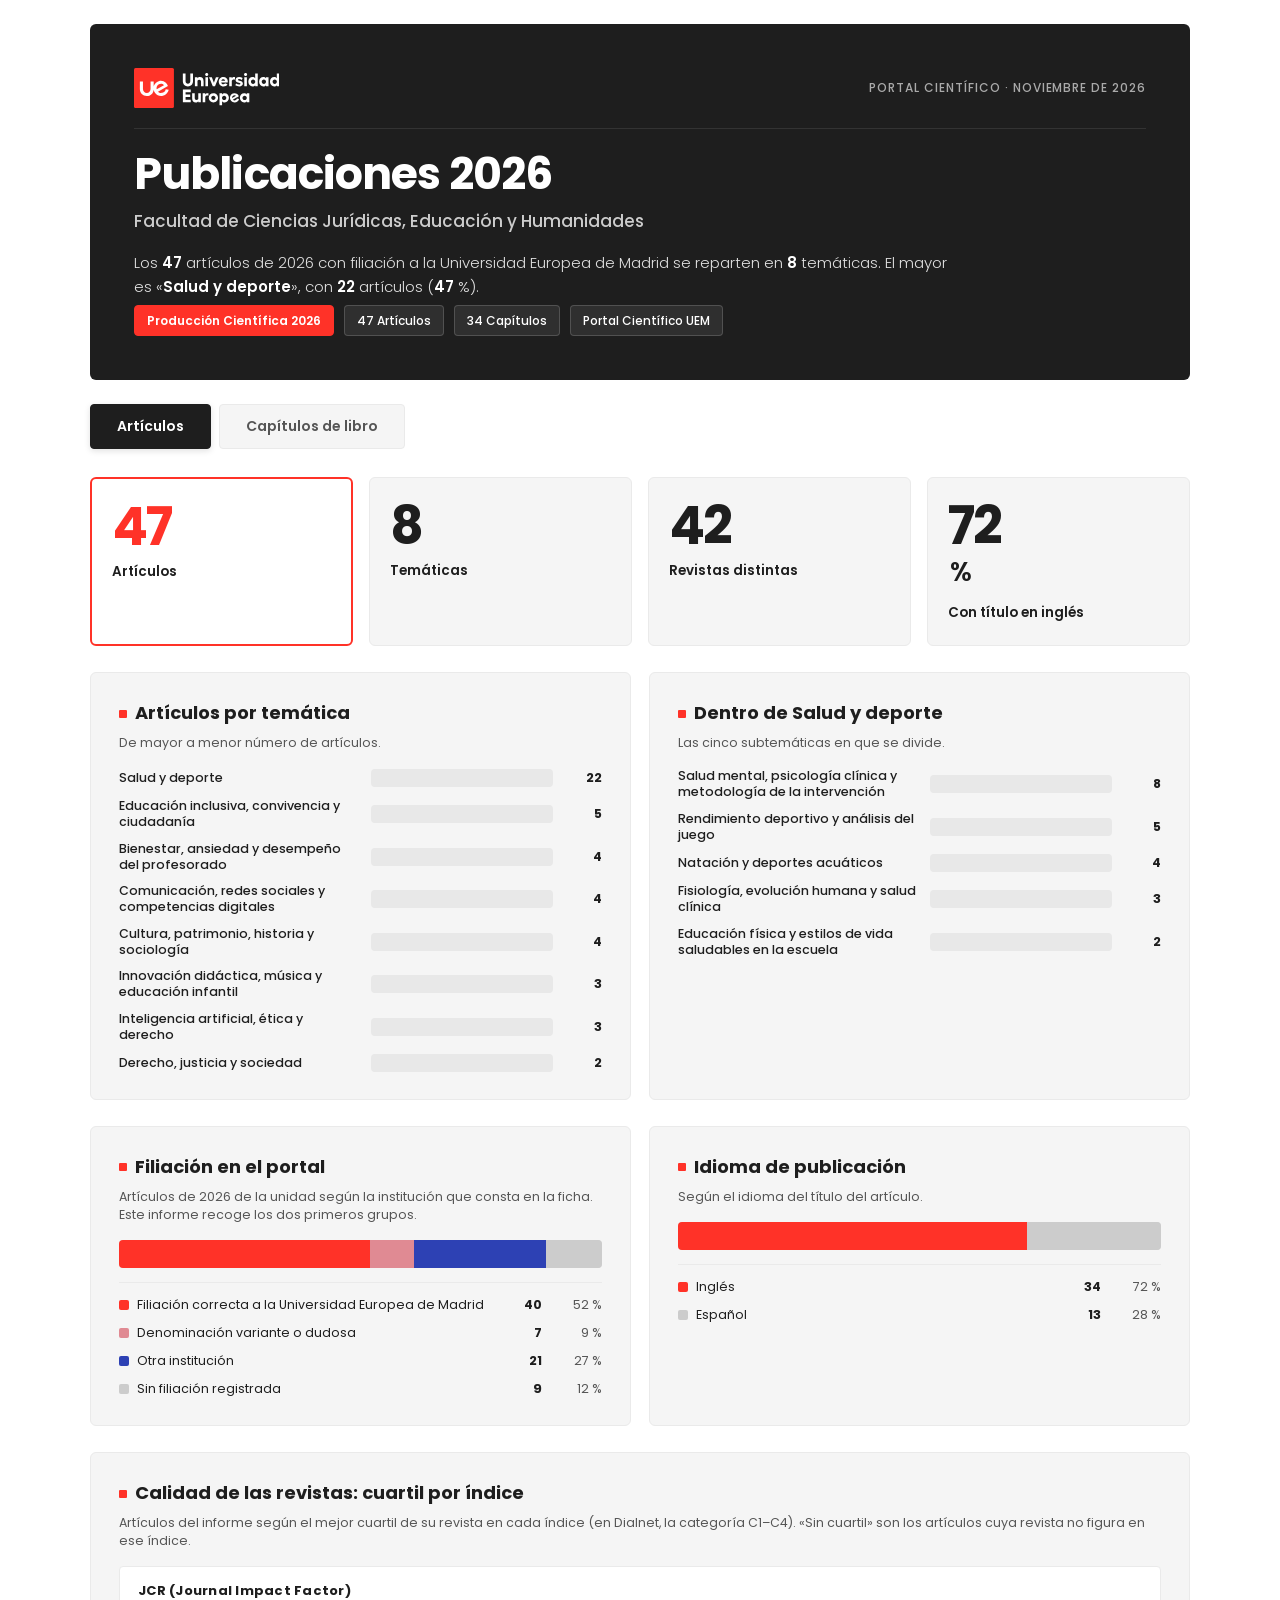
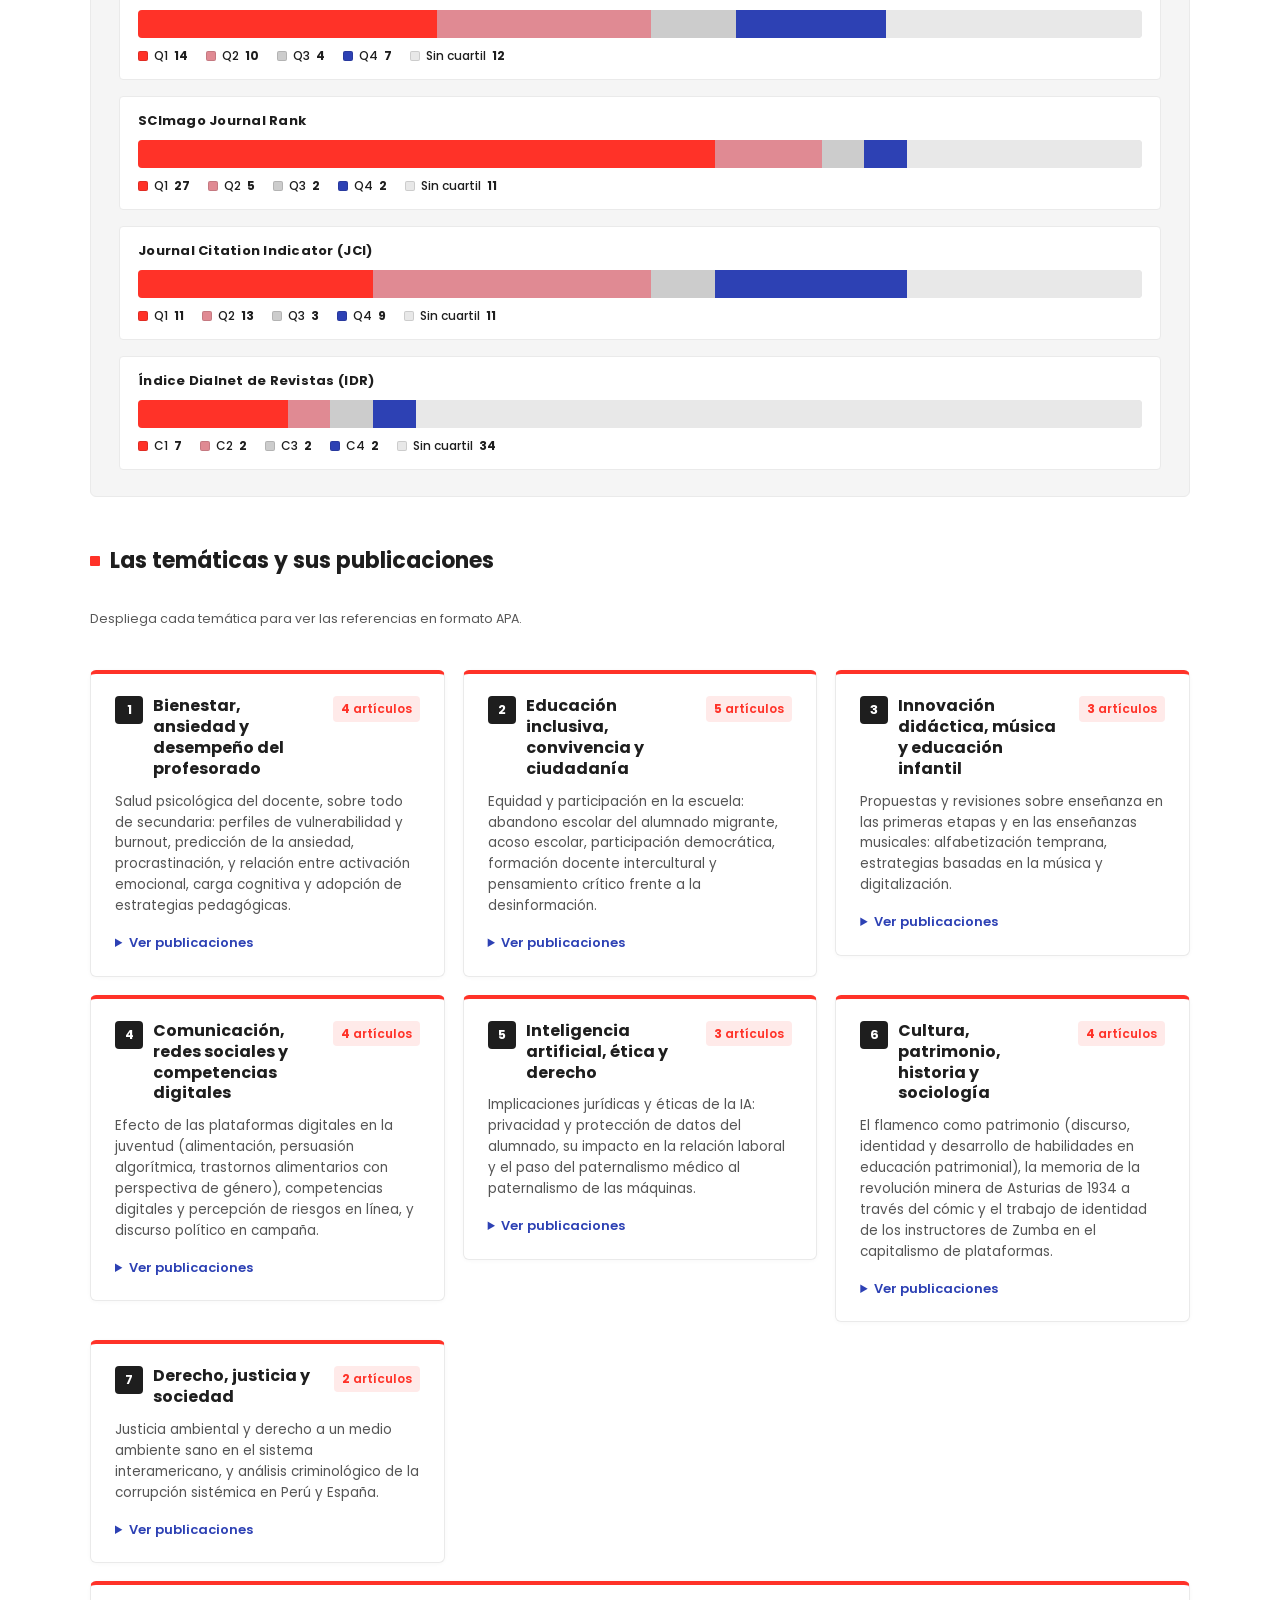
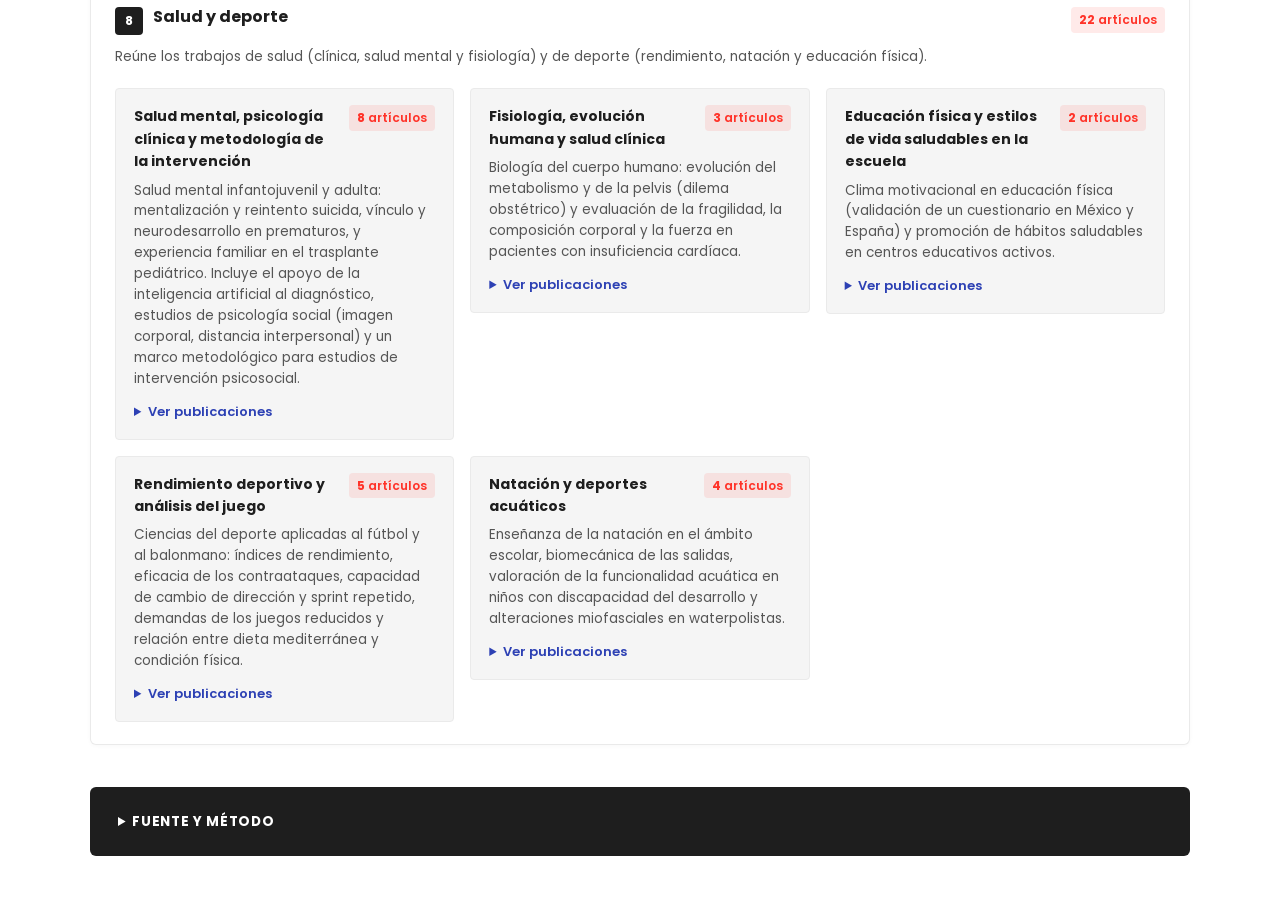
==== commit 1397252a: "Eliminar boton de version anterior y dejar solo version final en repositorio" ====
--- a/index.html
+++ b/index.html
@@ -64,32 +64,6 @@
   gap: 28px;
 }
 
-/* Navegación superior entre versiones */
-.nav-version-bar {
-  display: flex;
-  justify-content: flex-end;
-  align-items: center;
-  gap: 10px;
-}
-.nav-version-link {
-  display: inline-flex;
-  align-items: center;
-  gap: 6px;
-  background: var(--color-card-bg);
-  border: 1px solid var(--color-card-border);
-  color: var(--color-anthracite);
-  padding: 6px 14px;
-  border-radius: 20px;
-  font-size: 12.5px;
-  font-weight: 600;
-  text-decoration: none;
-  transition: all 0.2s ease;
-}
-.nav-version-link:hover {
-  background: #EAEAEA;
-  border-color: #D5D5D5;
-}
-
 /* CABECERA / PORTADA INSTITUCIONAL (Antracita #1E1E1E) */
 .inf-hero {
   background-color: var(--color-anthracite);
@@ -609,14 +583,6 @@
 <body>
 
 <div class="inf">
-
-  <!-- BARRA DE NAVEGACIÓN ENTRE VERSIONES -->
-  <nav class="nav-version-bar">
-    <a href="version-anterior.html" class="nav-version-link">
-      <span>Ver versión anterior →</span>
-    </a>
-  </nav>
-
   <!-- CABECERA INSTITUCIONAL (ANTRACITA #1E1E1E) -->
   <header class="inf-hero">
     <div class="header-top">
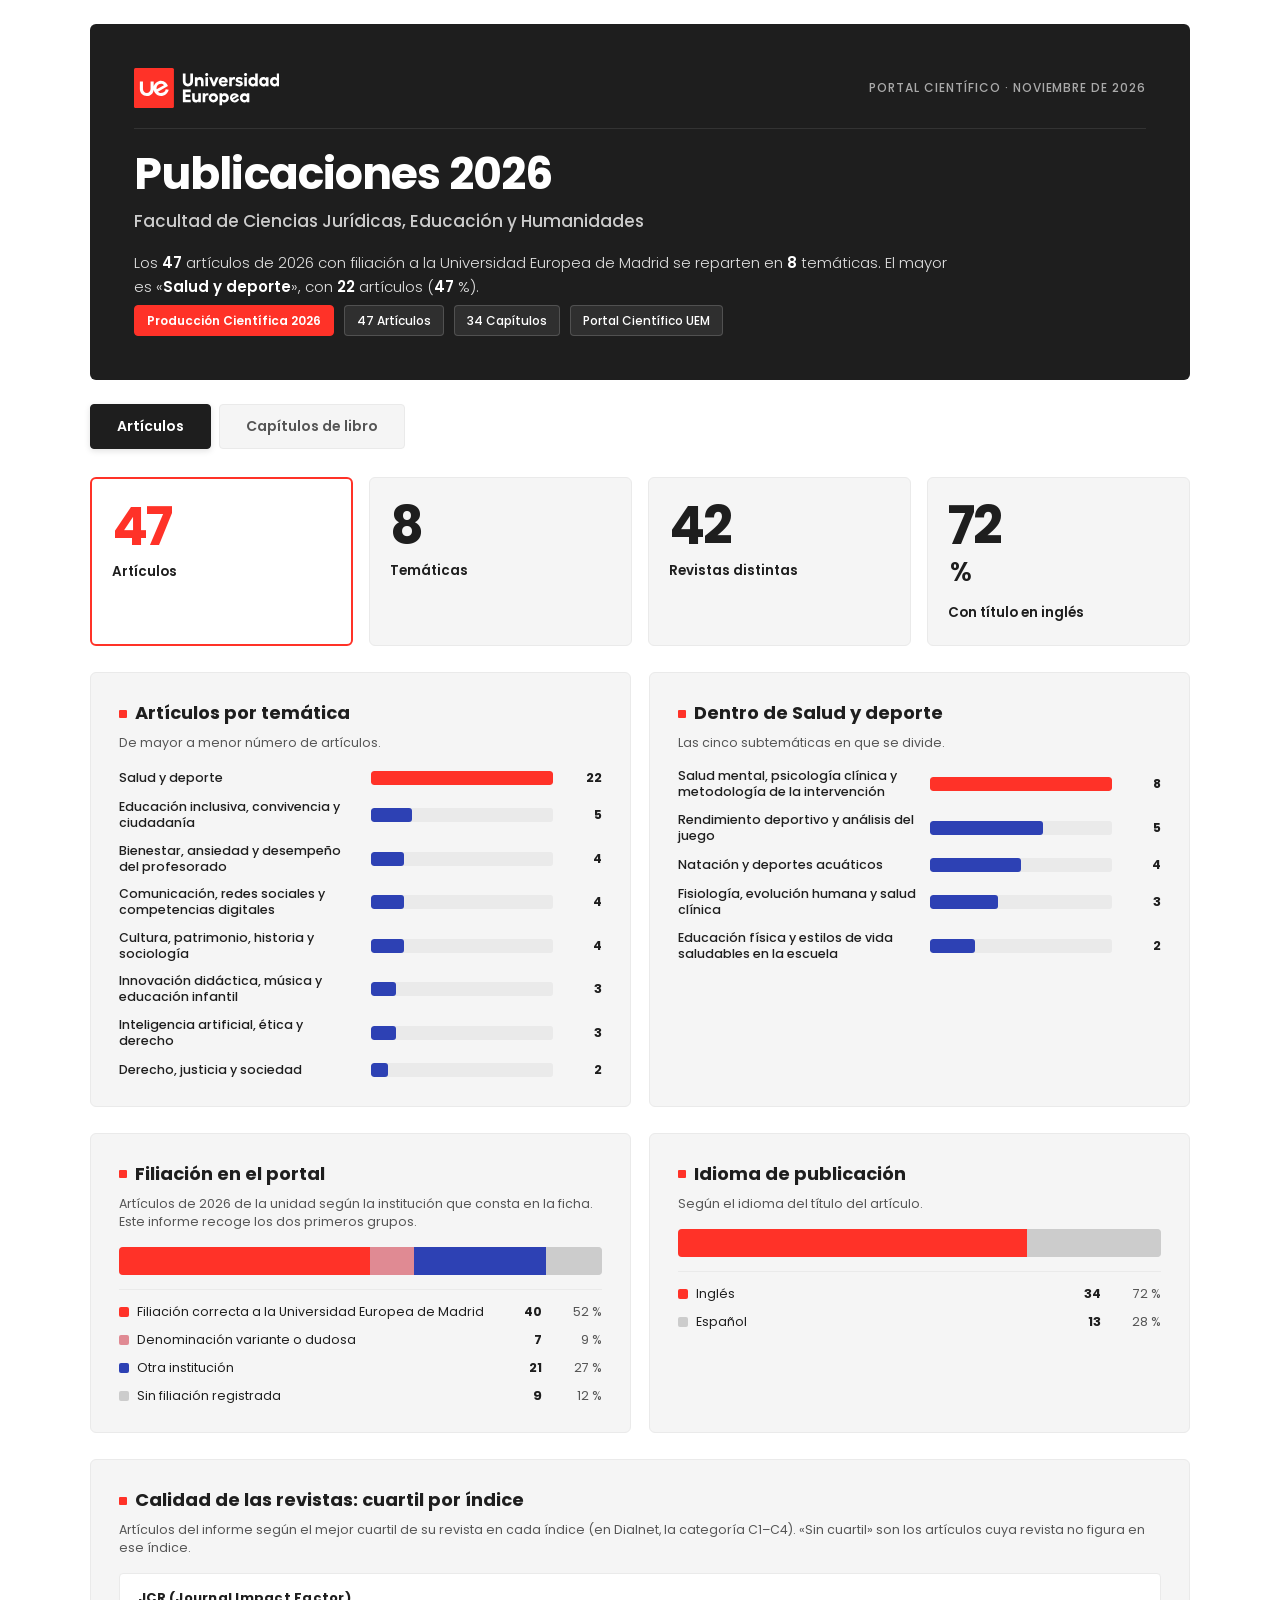
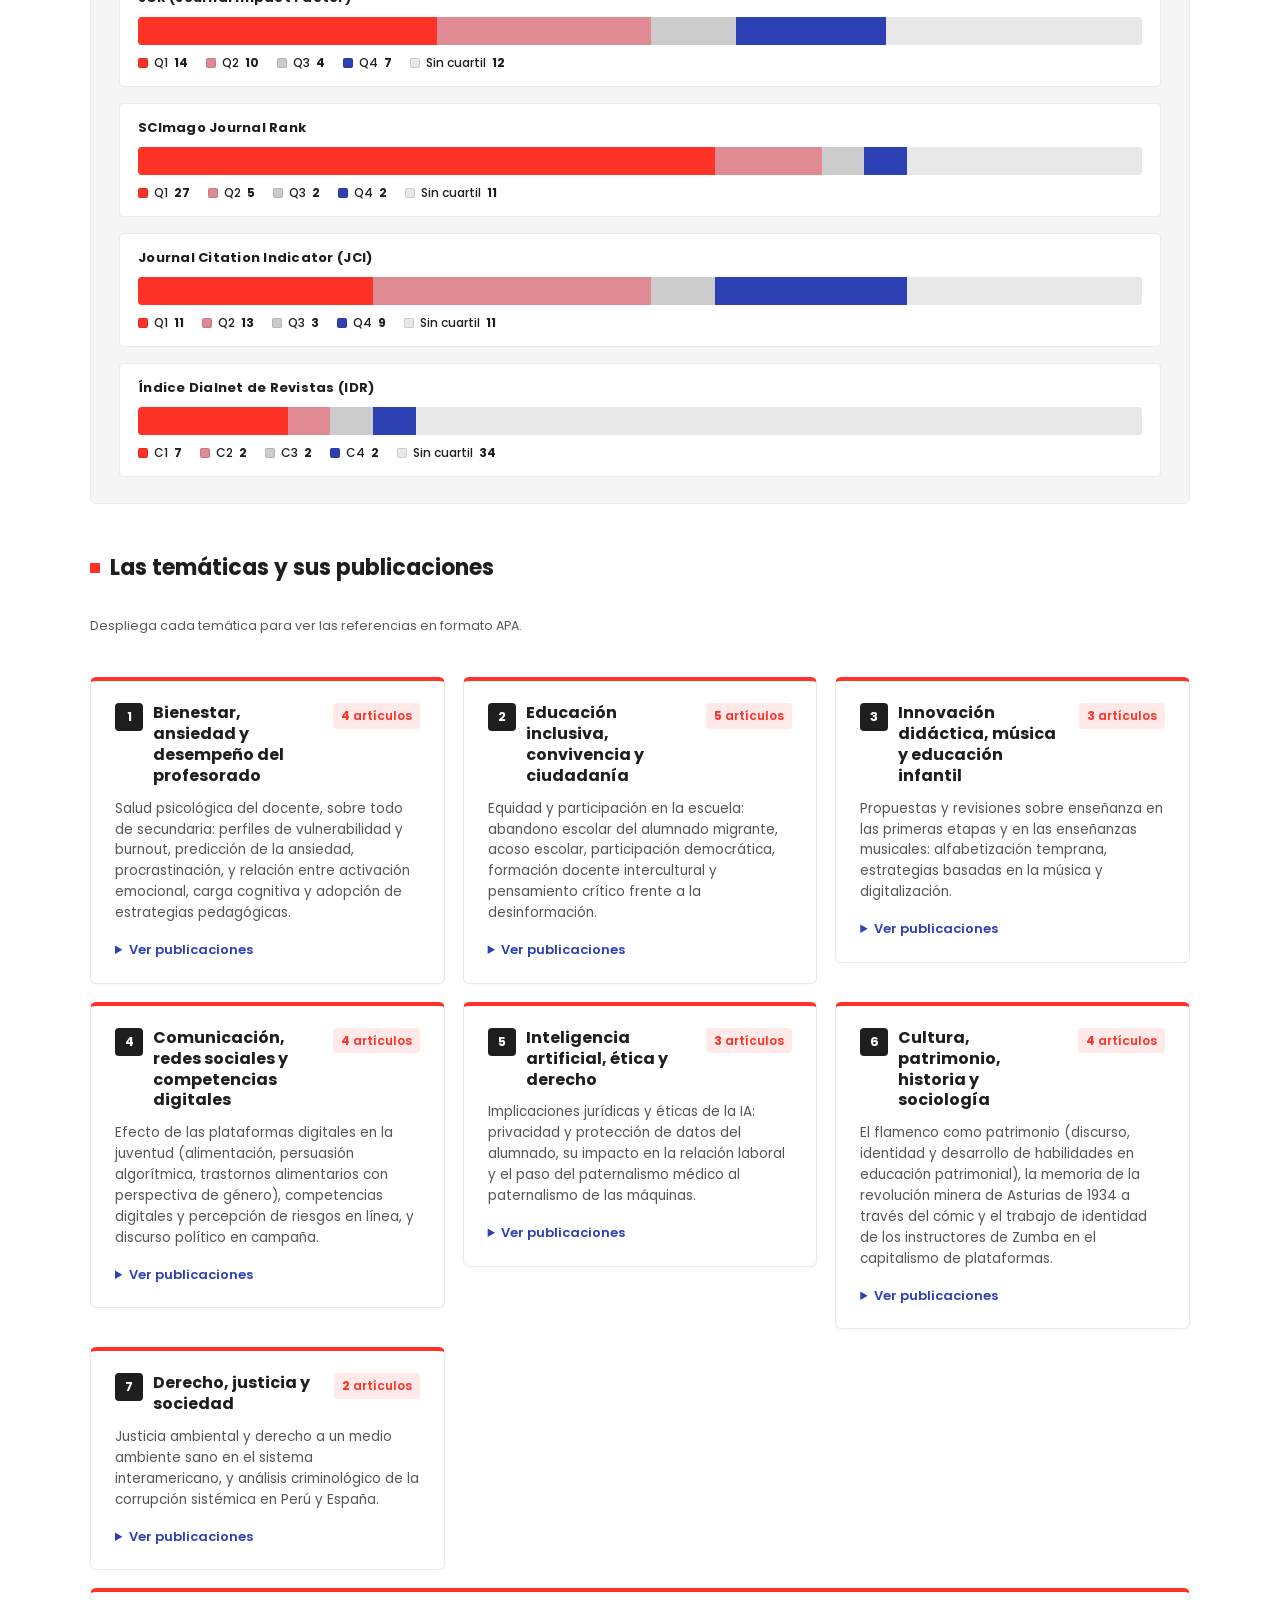
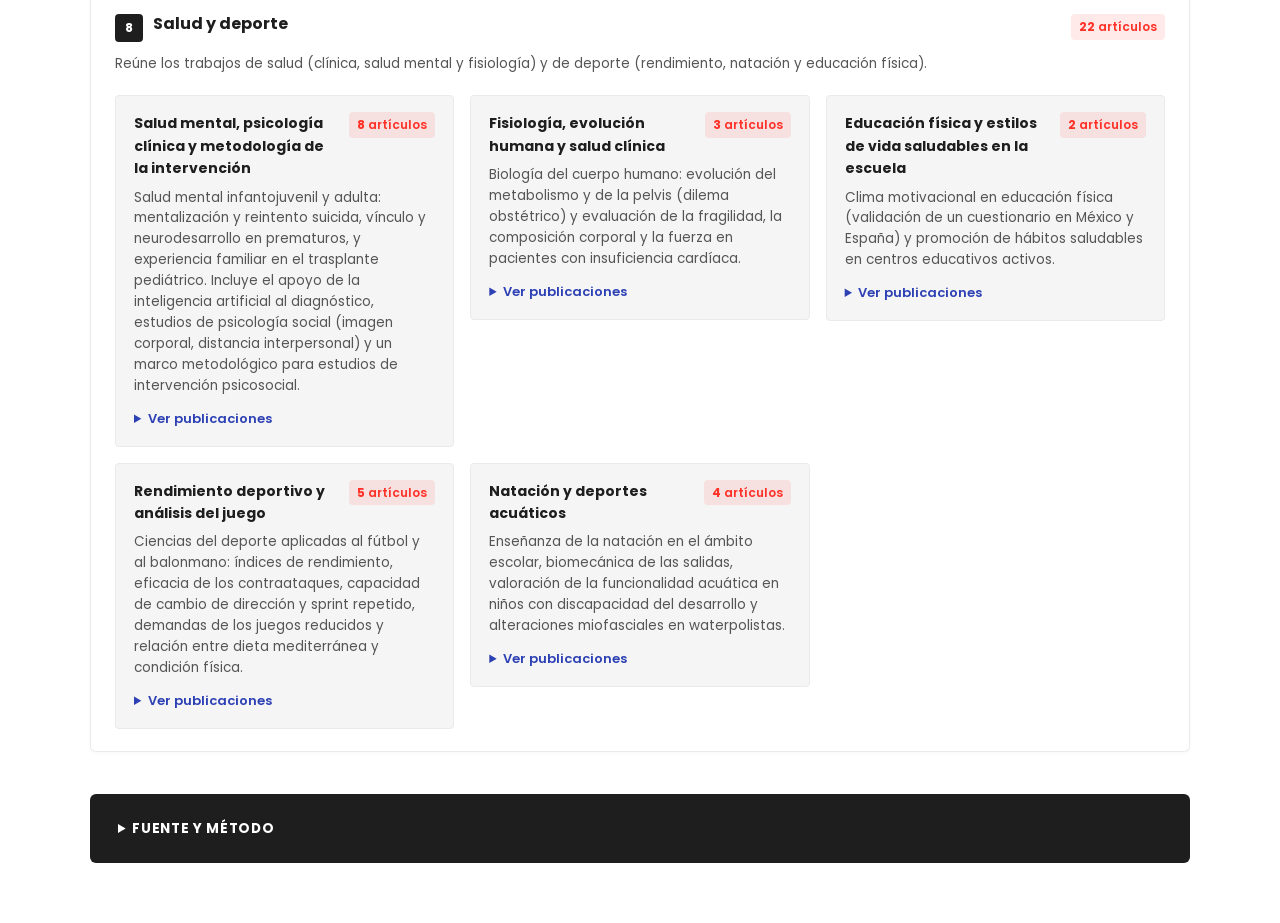
==== commit 5180d189: "Corregir renderizado y color de barras en graficos de publicaciones" ====
--- a/index.html
+++ b/index.html
@@ -292,7 +292,7 @@
 .bars {
   display: flex;
   flex-direction: column;
-  gap: 10px;
+  gap: 11px;
 }
 .bar {
   display: grid;
@@ -307,18 +307,24 @@
   line-height: 1.3;
 }
 .bar .trk {
-  height: 18px;
-  border-radius: var(--radius-square);
-  background: #E8E8E8;
+  height: 14px;
+  border-radius: 3px;
+  background: #EAEAEA;
   overflow: hidden;
+  position: relative;
 }
 .bar .fill {
+  display: block;
   height: 100%;
-  border-radius: var(--radius-square);
-  background: #BBBBBB;
+  border-radius: 3px;
+  background: var(--color-blue);
+  transition: width 0.3s ease;
 }
 .bar.top .fill {
   background: var(--color-red);
+}
+.bar:hover .fill {
+  filter: brightness(1.1);
 }
 .bar .val {
   font-weight: 700;
@@ -358,6 +364,7 @@
   gap: 8px;
 }
 .sw {
+  display: inline-block;
   width: 10px;
   height: 10px;
   border-radius: 2px;
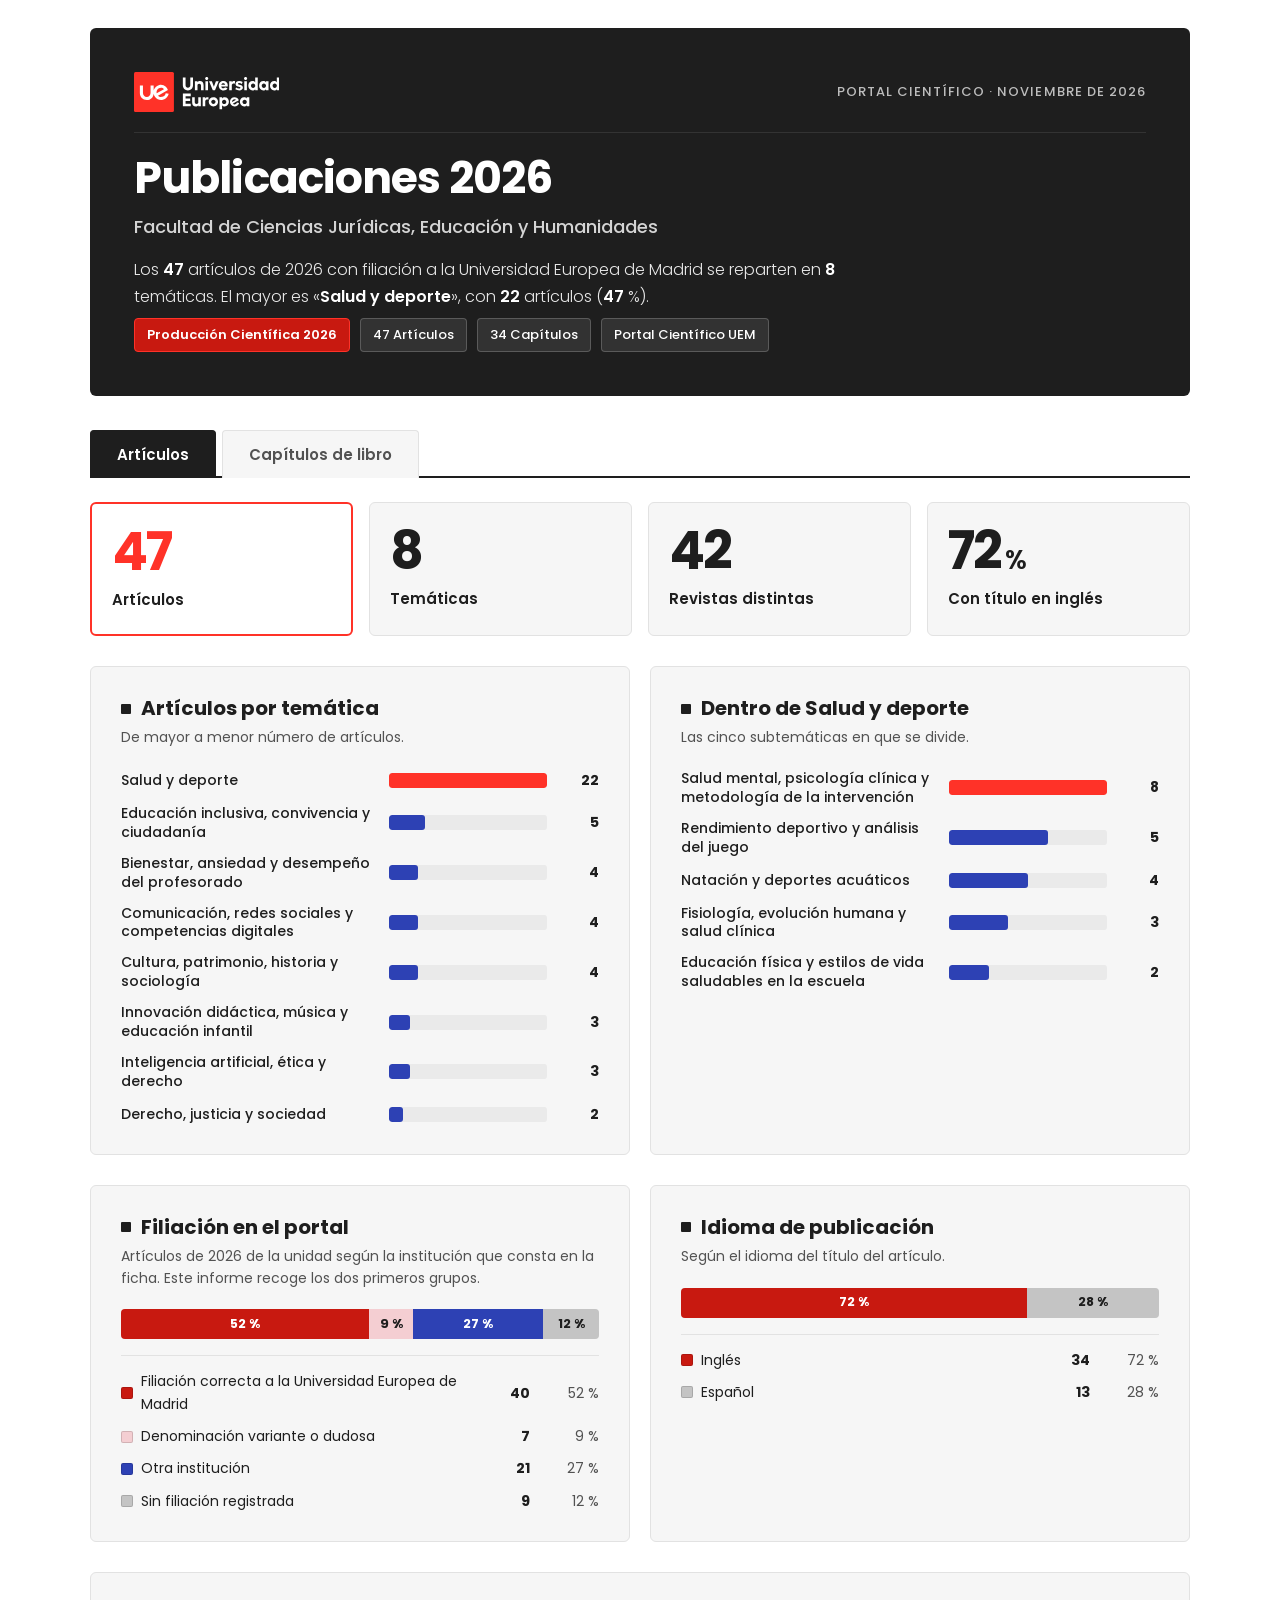
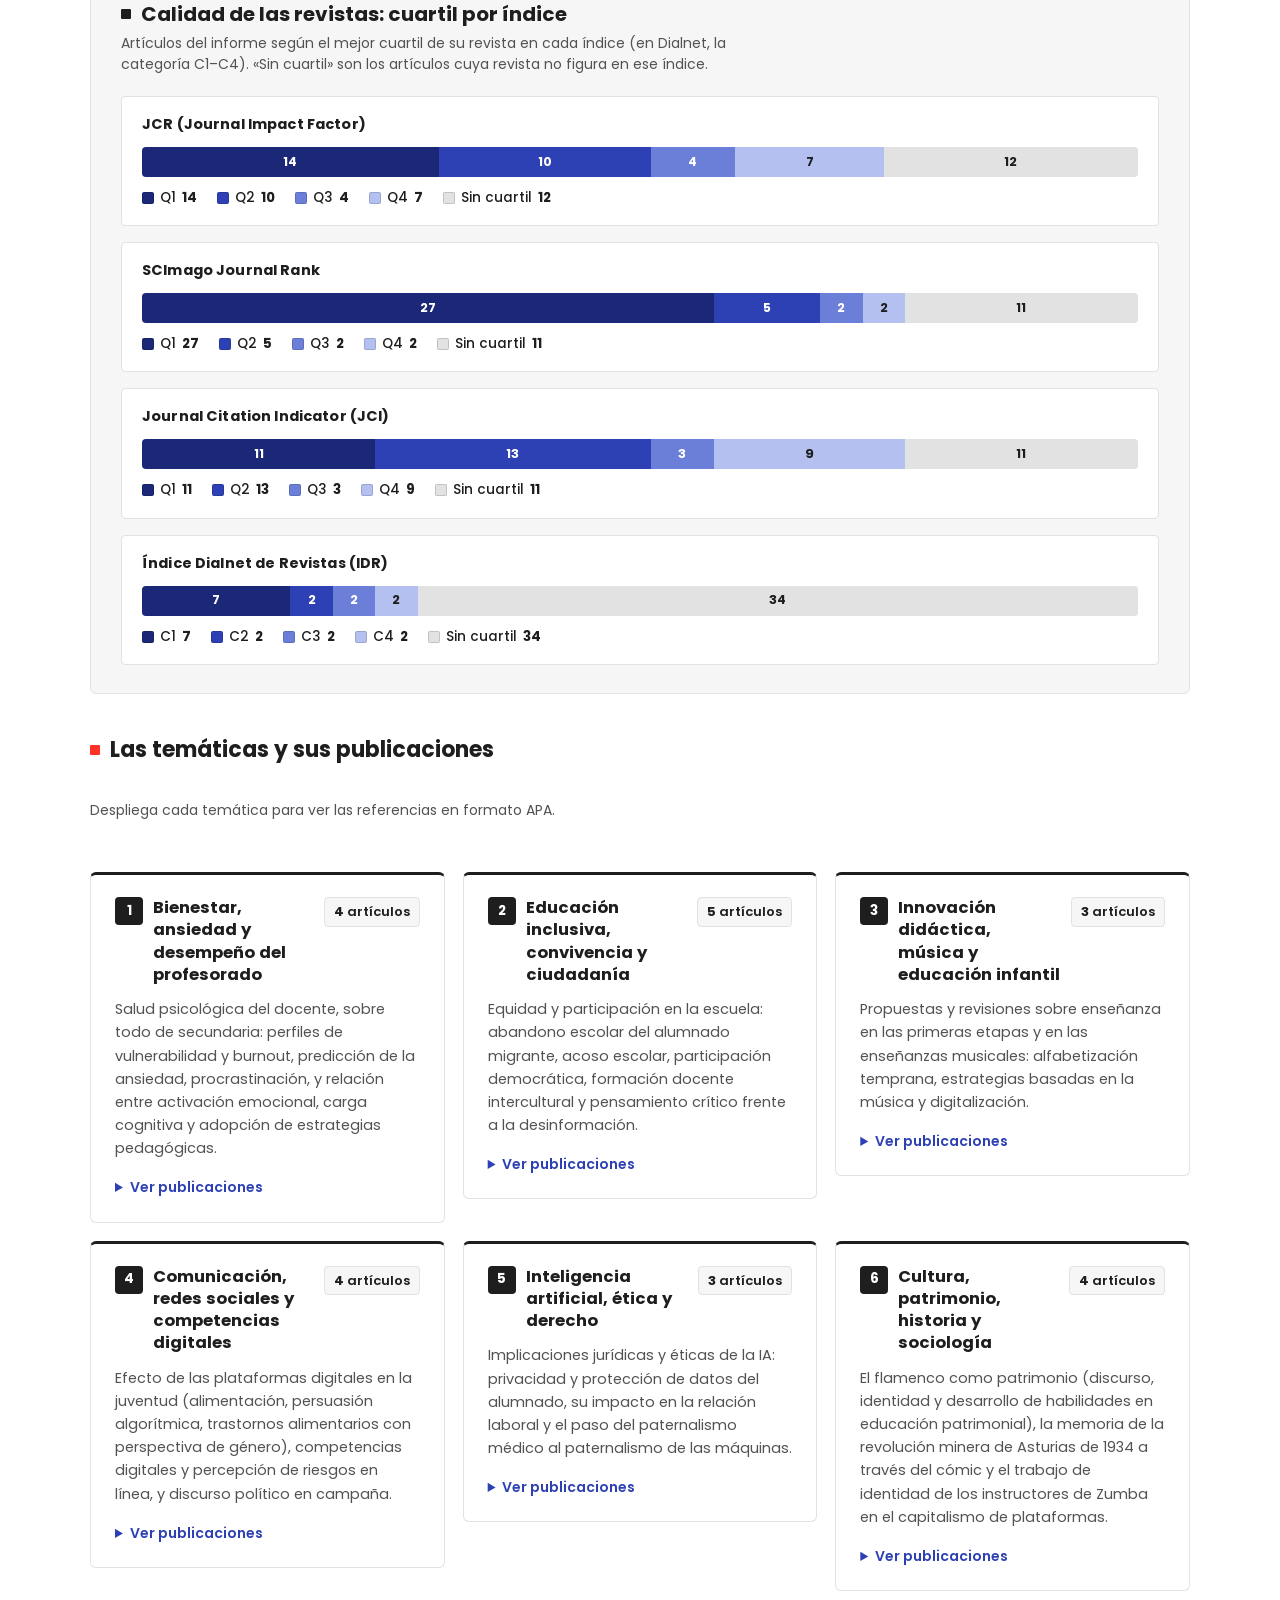
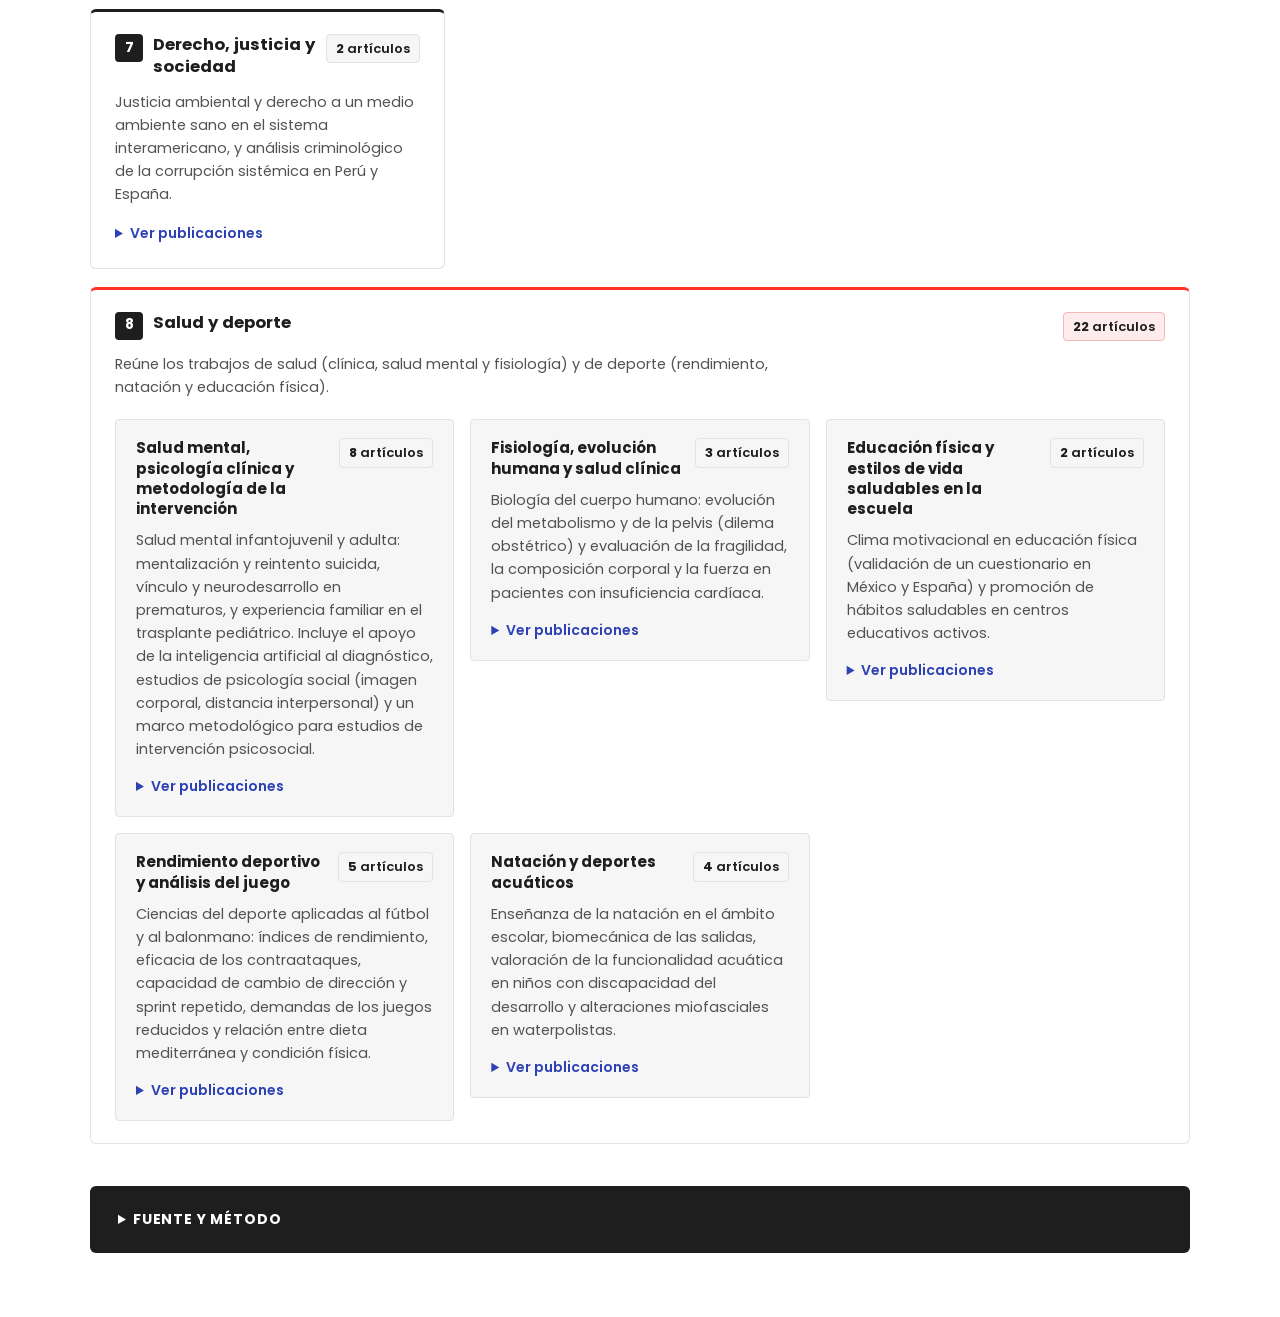
==== commit 72fc2344: "Aplicar mejoras visuales y hoja de estilo unificada UEM (uem.css)" ====
--- a/index.html
+++ b/index.html
@@ -1,4 +1,4 @@
-<!DOCTYPE html>
+﻿<!DOCTYPE html>
 <html lang="es">
 <head>
 <meta charset="utf-8">
@@ -7,585 +7,7 @@
 <link rel="preconnect" href="https://fonts.googleapis.com">
 <link rel="preconnect" href="https://fonts.gstatic.com" crossorigin>
 <link href="https://fonts.googleapis.com/css2?family=Poppins:wght@300;400;500;600;700;800&display=swap" rel="stylesheet">
-<style>
-/* ==========================================================================
-   ESTILO VISUAL OFICIAL UNIVERSIDAD EUROPEA (UEM)
-   - Colores:
-       * Rojo UEM: #FF3228 (Acento <= 10%: cifras clave, badges, botones)
-       * Antracita: #1E1E1E (Portadas, cierres y texto)
-       * Blanco: #FFFFFF (Fondo de contenido)
-       * Azul real: #2D41B4 (Rigor, alianzas y convenios)
-       * Gris de tarjetas: #F5F5F5 con bordes #EAEAEA
-   - Tipografía: Poppins, Segoe UI, Arial, sans-serif
-   - Composición: Retícula modular inspirada en el cuadrado del logo
-   - Prohibido: Degradados, iconos infantiles y líneas bajo los títulos
-   ========================================================================== */
-
-:root {
-  --color-red: #FF3228;
-  --color-anthracite: #1E1E1E;
-  --color-white: #FFFFFF;
-  --color-blue: #2D41B4;
-  --color-card-bg: #F5F5F5;
-  --color-card-border: #EAEAEA;
-  --color-border-dark: #333333;
-  --color-text-body: #1E1E1E;
-  --color-text-muted: #555555;
-  --color-text-light: #777777;
-  --font-family: 'Poppins', 'Segoe UI', Arial, sans-serif;
-  --radius-square: 4px;
-  --radius-card: 6px;
-  --spacing-container: 1140px;
-}
-
-* {
-  box-sizing: border-box;
-  margin: 0;
-  padding: 0;
-}
-
-html, body {
-  background-color: var(--color-white);
-  color: var(--color-text-body);
-  font-family: var(--font-family);
-  font-size: 15px;
-  line-height: 1.6;
-  -webkit-font-smoothing: antialiased;
-}
-
-/* Envoltura principal */
-.inf {
-  width: 100%;
-  max-width: var(--spacing-container);
-  margin: 0 auto;
-  padding: 24px 20px 60px;
-  display: flex;
-  flex-direction: column;
-  gap: 28px;
-}
-
-/* CABECERA / PORTADA INSTITUCIONAL (Antracita #1E1E1E) */
-.inf-hero {
-  background-color: var(--color-anthracite);
-  color: var(--color-white);
-  border-radius: var(--radius-card);
-  padding: clamp(28px, 4vw, 44px);
-  display: flex;
-  flex-direction: column;
-  gap: 20px;
-  border: none;
-}
-
-.header-top {
-  display: flex;
-  justify-content: space-between;
-  align-items: center;
-  flex-wrap: wrap;
-  gap: 16px;
-  padding-bottom: 20px;
-  border-bottom: 1px solid var(--color-border-dark);
-}
-
-.logo-svg {
-  height: 40px;
-  width: auto;
-  display: block;
-}
-
-.header-meta {
-  font-size: 12px;
-  text-transform: uppercase;
-  letter-spacing: 0.08em;
-  color: #AAAAAA;
-  font-weight: 500;
-}
-
-.hero-body h1 {
-  font-size: clamp(28px, 4.5vw, 44px);
-  font-weight: 700;
-  line-height: 1.15;
-  color: var(--color-white);
-  margin-bottom: 8px;
-  letter-spacing: -0.02em;
-}
-
-.inf-fac {
-  font-size: 17px;
-  font-weight: 500;
-  color: #CCCCCC;
-  margin-bottom: 16px;
-}
-
-.inf-lead {
-  font-size: 15px;
-  line-height: 1.6;
-  max-width: 820px;
-  color: #E0E0E0;
-  font-weight: 300;
-}
-.inf-lead b {
-  color: var(--color-white);
-  font-weight: 600;
-}
-.inf-lead[hidden], .pn[hidden] {
-  display: none !important;
-}
-
-.hero-tags {
-  display: flex;
-  flex-wrap: wrap;
-  gap: 10px;
-  margin-top: 6px;
-}
-.hero-tag {
-  background: rgba(255, 255, 255, 0.08);
-  border: 1px solid rgba(255, 255, 255, 0.16);
-  color: #FFFFFF;
-  padding: 5px 12px;
-  border-radius: var(--radius-square);
-  font-size: 12px;
-  font-weight: 500;
-}
-.hero-tag.accent {
-  background: var(--color-red);
-  border-color: var(--color-red);
-  color: var(--color-white);
-  font-weight: 600;
-}
-
-/* PESTAÑAS / TABS MODULARES */
-.tabs {
-  display: flex;
-  gap: 8px;
-  border-bottom: none;
-  margin-top: -4px;
-}
-.tabs button {
-  appearance: none;
-  background: var(--color-card-bg);
-  border: 1px solid var(--color-card-border);
-  padding: 11px 26px;
-  font-family: var(--font-family);
-  font-size: 14px;
-  font-weight: 600;
-  color: var(--color-text-muted);
-  border-radius: var(--radius-square);
-  cursor: pointer;
-  transition: all 0.2s ease;
-}
-.tabs button:hover {
-  background: #EAEAEA;
-  color: var(--color-anthracite);
-}
-.tabs button[aria-selected='true'] {
-  background: var(--color-anthracite);
-  border-color: var(--color-anthracite);
-  color: var(--color-white);
-  box-shadow: 0 2px 6px rgba(0, 0, 0, 0.12);
-}
-
-.pn {
-  display: flex;
-  flex-direction: column;
-  gap: 26px;
-}
-
-/* RETÍCULA DE CIFRAS CLAVE (48-60 pt) */
-.tiles {
-  display: grid;
-  grid-template-columns: repeat(auto-fit, minmax(min(100%, 12rem), 1fr));
-  gap: 16px;
-}
-.tile {
-  background: var(--color-card-bg);
-  border: 1px solid var(--color-card-border);
-  border-radius: var(--radius-card);
-  padding: 22px 20px;
-  display: flex;
-  flex-direction: column;
-}
-.tile:first-child {
-  background: var(--color-white);
-  border: 2px solid var(--color-red);
-}
-.tile .n {
-  font-size: 52px;
-  font-weight: 700;
-  line-height: 1;
-  letter-spacing: -0.03em;
-  font-family: var(--font-family);
-  color: var(--color-anthracite);
-}
-.tile:first-child .n {
-  color: var(--color-red);
-}
-.tile .u {
-  font-size: 26px;
-  font-weight: 600;
-  margin-left: 2px;
-  font-family: var(--font-family);
-}
-.tile p {
-  margin-top: 8px;
-  font-size: 13.5px;
-  font-weight: 600;
-  color: var(--color-anthracite);
-}
-
-/* SECCIONES MODULARES Y TARJETAS */
-.grid2 {
-  display: grid;
-  grid-template-columns: repeat(auto-fit, minmax(min(100%, 24rem), 1fr));
-  gap: 18px;
-}
-.card {
-  background: var(--color-card-bg);
-  border: 1px solid var(--color-card-border);
-  border-radius: var(--radius-card);
-  padding: 26px 28px;
-}
-.card h2 {
-  font-size: 18px;
-  font-weight: 700;
-  color: var(--color-anthracite);
-  margin: 0 0 6px;
-  display: flex;
-  align-items: center;
-  gap: 8px;
-}
-.card h2::before {
-  content: '';
-  width: 8px;
-  height: 8px;
-  background: var(--color-red);
-  border-radius: 1px;
-  display: inline-block;
-  flex-shrink: 0;
-}
-.note {
-  font-size: 12.5px;
-  color: var(--color-text-muted);
-  margin: 0 0 16px;
-  line-height: 1.45;
-}
-.sec {
-  font-size: 22px;
-  font-weight: 700;
-  color: var(--color-anthracite);
-  margin: 20px 0 6px;
-  font-family: var(--font-family);
-  display: flex;
-  align-items: center;
-  gap: 10px;
-}
-.sec::before {
-  content: '';
-  width: 10px;
-  height: 10px;
-  background: var(--color-red);
-  border-radius: 1px;
-  display: inline-block;
-  flex-shrink: 0;
-}
-
-/* BARRAS HORIZONTALES */
-.bars {
-  display: flex;
-  flex-direction: column;
-  gap: 11px;
-}
-.bar {
-  display: grid;
-  grid-template-columns: minmax(0, 16rem) 1fr 2.5rem;
-  align-items: center;
-  gap: 12px;
-  font-size: 12.5px;
-}
-.bar .lbl {
-  font-weight: 500;
-  color: var(--color-text-body);
-  line-height: 1.3;
-}
-.bar .trk {
-  height: 14px;
-  border-radius: 3px;
-  background: #EAEAEA;
-  overflow: hidden;
-  position: relative;
-}
-.bar .fill {
-  display: block;
-  height: 100%;
-  border-radius: 3px;
-  background: var(--color-blue);
-  transition: width 0.3s ease;
-}
-.bar.top .fill {
-  background: var(--color-red);
-}
-.bar:hover .fill {
-  filter: brightness(1.1);
-}
-.bar .val {
-  font-weight: 700;
-  text-align: right;
-  font-variant-numeric: tabular-nums;
-  color: var(--color-anthracite);
-}
-@media (max-width: 36rem) {
-  .bar { grid-template-columns: 1fr auto; }
-  .bar .trk { grid-column: 1 / -1; order: 3; }
-}
-
-/* BARRAS APILADAS */
-.stk {
-  display: flex;
-  height: 28px;
-  border-radius: var(--radius-square);
-  overflow: hidden;
-  background: #E5E5E5;
-}
-.stk span {
-  display: block;
-  min-width: 4px;
-}
-.legend {
-  display: flex;
-  flex-direction: column;
-  gap: 8px;
-  margin-top: 14px;
-  padding-top: 12px;
-  border-top: 1px solid var(--color-card-border);
-  font-size: 12.5px;
-}
-.legend div {
-  display: flex;
-  align-items: center;
-  gap: 8px;
-}
-.sw {
-  display: inline-block;
-  width: 10px;
-  height: 10px;
-  border-radius: 2px;
-  flex-shrink: 0;
-}
-.legend .v {
-  margin-left: auto;
-  font-weight: 700;
-  font-variant-numeric: tabular-nums;
-  color: var(--color-anthracite);
-}
-.legend .p {
-  color: var(--color-text-muted);
-  min-width: 3.5rem;
-  text-align: right;
-}
-
-/* ÍNDICES DE CALIDAD (JCR, SCImago, JCI, Dialnet) */
-.idx {
-  display: flex;
-  flex-direction: column;
-  gap: 16px;
-}
-.idx-b {
-  background: var(--color-white);
-  border: 1px solid var(--color-card-border);
-  border-radius: var(--radius-square);
-  padding: 14px 18px;
-}
-.idx-t {
-  font-size: 13px;
-  font-weight: 700;
-  color: var(--color-anthracite);
-  margin-bottom: 8px;
-  letter-spacing: 0.02em;
-}
-.idx-l {
-  display: flex;
-  flex-wrap: wrap;
-  gap: 8px 18px;
-  margin-top: 8px;
-  font-size: 12px;
-}
-.idx-i {
-  display: inline-flex;
-  align-items: center;
-  gap: 6px;
-  color: var(--color-text-body);
-  font-weight: 500;
-}
-.idx-i b {
-  font-weight: 700;
-  color: var(--color-anthracite);
-}
-.idx-i .sw {
-  border: 1px solid rgba(0, 0, 0, 0.12);
-}
-
-/* TARJETAS TEMÁTICAS */
-.cards {
-  display: grid;
-  grid-template-columns: repeat(auto-fit, minmax(min(100%, 22rem), 1fr));
-  gap: 18px;
-  align-items: start;
-}
-.tc {
-  border: 1px solid var(--color-card-border);
-  border-top: 4px solid var(--color-red);
-  border-radius: var(--radius-card);
-  background: var(--color-white);
-  padding: 22px 24px;
-  display: flex;
-  flex-direction: column;
-  gap: 12px;
-  box-shadow: 0 1px 4px rgba(0, 0, 0, 0.03);
-}
-.tc.full {
-  grid-column: 1 / -1;
-}
-.tc-h, .sub-h {
-  display: flex;
-  align-items: flex-start;
-  gap: 10px;
-}
-.tc-num {
-  flex: none;
-  width: 28px;
-  height: 28px;
-  border-radius: var(--radius-square);
-  background: var(--color-anthracite);
-  color: var(--color-white);
-  display: flex;
-  align-items: center;
-  justify-content: center;
-  font-weight: 700;
-  font-size: 12.5px;
-}
-.tc h3 {
-  flex: 1;
-  margin: 0;
-  font-size: 16px;
-  font-weight: 700;
-  line-height: 1.3;
-  color: var(--color-anthracite);
-}
-.pill {
-  flex: none;
-  white-space: nowrap;
-  border-radius: 4px;
-  padding: 3px 8px;
-  background: rgba(255, 50, 40, 0.1);
-  color: var(--color-red);
-  font-size: 12px;
-  font-weight: 600;
-}
-.idea {
-  margin: 0;
-  color: var(--color-text-muted);
-  line-height: 1.55;
-  font-size: 13.5px;
-}
-
-/* SUBTEMÁTICAS */
-.subs {
-  display: grid;
-  grid-template-columns: repeat(auto-fit, minmax(min(100%, 20rem), 1fr));
-  gap: 16px;
-  align-items: start;
-  margin-top: 8px;
-}
-.sub {
-  border: 1px solid var(--color-card-border);
-  border-radius: var(--radius-square);
-  background: var(--color-card-bg);
-  padding: 16px 18px;
-  display: flex;
-  flex-direction: column;
-  gap: 8px;
-}
-.sub h4 {
-  font-size: 14px;
-  font-weight: 700;
-  color: var(--color-anthracite);
-  margin: 0;
-  flex: 1;
-}
-
-/* REFERENCIAS APA Y ACORDEÓN */
-details {
-  margin-top: 4px;
-}
-details summary {
-  cursor: pointer;
-  color: var(--color-blue);
-  font-weight: 600;
-  font-size: 13px;
-  user-select: none;
-  transition: color 0.15s ease;
-}
-details summary:hover {
-  color: var(--color-red);
-}
-ul.refs {
-  list-style: none;
-  margin: 10px 0 0;
-  padding: 10px 0 0;
-  display: flex;
-  flex-direction: column;
-  gap: 10px;
-  border-top: 1px solid var(--color-card-border);
-}
-ul.refs li {
-  padding-left: 20px;
-  text-indent: -20px;
-  font-size: 12.5px;
-  line-height: 1.55;
-  color: var(--color-text-body);
-  word-break: break-word;
-}
-ul.refs a {
-  color: var(--color-blue);
-  text-decoration: none;
-  word-break: break-all;
-}
-ul.refs a:hover {
-  text-decoration: underline;
-  color: var(--color-red);
-}
-
-/* CIERRE METODOLÓGICO (ANTRACITA #1E1E1E) */
-.foot {
-  background: var(--color-anthracite);
-  color: #CCCCCC;
-  border-radius: var(--radius-card);
-  padding: 24px 28px;
-  border: none;
-  margin-top: 16px;
-}
-.foot summary {
-  color: var(--color-white);
-  font-weight: 700;
-  font-size: 13.5px;
-  text-transform: uppercase;
-  letter-spacing: 0.05em;
-  user-select: none;
-  cursor: pointer;
-}
-.foot ul {
-  margin: 12px 0 0;
-  padding-left: 18px;
-  color: #CCCCCC;
-  font-size: 12.5px;
-  line-height: 1.6;
-}
-.foot li {
-  margin-bottom: 6px;
-}
-.foot li:last-child {
-  margin-bottom: 0;
-}
-</style>
+<link rel="stylesheet" href="uem.css">
 </head>
 <body>
 
@@ -637,12 +59,12 @@
 
 <nav class="tabs" role="tablist"><button type="button" role="tab" data-tab="art" aria-selected="true">Artículos</button><button type="button" role="tab" data-tab="cap" aria-selected="false">Capítulos de libro</button></nav>
 <div class="pn" id="panel-art">
-<section class="tiles"><div class="tile"><b class="n">47</b><p>Artículos</p></div><div class="tile"><b class="n">8</b><p>Temáticas</p></div><div class="tile"><b class="n">42</b><p>Revistas distintas</p></div><div class="tile"><b class="n">72</b><span class="u">%</span><p>Con título en inglés</p></div></section>
+<section class="tiles"><div class="tile"><b class="n">47</b><p>Artículos</p></div><div class="tile"><b class="n">8</b><p>Temáticas</p></div><div class="tile"><b class="n">42</b><p>Revistas distintas</p></div><div class="tile"><b class="n">72<span class="u">%</span></b><p>Con título en inglés</p></div></section>
 <section class="grid2"><div class="card"><h2>Artículos por temática</h2><p class="note">De mayor a menor número de artículos.</p><div class="bars"><div class="bar top" title="Salud y deporte: 22 artículos (47 % del total)"><span class="lbl">Salud y deporte</span><span class="trk"><span class="fill" style="width:100.0%"></span></span><span class="val">22</span></div><div class="bar" title="Educación inclusiva, convivencia y ciudadanía: 5 artículos (11 % del total)"><span class="lbl">Educación inclusiva, convivencia y ciudadanía</span><span class="trk"><span class="fill" style="width:22.7%"></span></span><span class="val">5</span></div><div class="bar" title="Bienestar, ansiedad y desempeño del profesorado: 4 artículos (9 % del total)"><span class="lbl">Bienestar, ansiedad y desempeño del profesorado</span><span class="trk"><span class="fill" style="width:18.2%"></span></span><span class="val">4</span></div><div class="bar" title="Comunicación, redes sociales y competencias digitales: 4 artículos (9 % del total)"><span class="lbl">Comunicación, redes sociales y competencias digitales</span><span class="trk"><span class="fill" style="width:18.2%"></span></span><span class="val">4</span></div><div class="bar" title="Cultura, patrimonio, historia y sociología: 4 artículos (9 % del total)"><span class="lbl">Cultura, patrimonio, historia y sociología</span><span class="trk"><span class="fill" style="width:18.2%"></span></span><span class="val">4</span></div><div class="bar" title="Innovación didáctica, música y educación infantil: 3 artículos (6 % del total)"><span class="lbl">Innovación didáctica, música y educación infantil</span><span class="trk"><span class="fill" style="width:13.6%"></span></span><span class="val">3</span></div><div class="bar" title="Inteligencia artificial, ética y derecho: 3 artículos (6 % del total)"><span class="lbl">Inteligencia artificial, ética y derecho</span><span class="trk"><span class="fill" style="width:13.6%"></span></span><span class="val">3</span></div><div class="bar" title="Derecho, justicia y sociedad: 2 artículos (4 % del total)"><span class="lbl">Derecho, justicia y sociedad</span><span class="trk"><span class="fill" style="width:9.1%"></span></span><span class="val">2</span></div></div></div>
 <div class="card"><h2>Dentro de Salud y deporte</h2><p class="note">Las cinco subtemáticas en que se divide.</p><div class="bars"><div class="bar top" title="Salud mental, psicología clínica y metodología de la intervención: 8 artículos (17 % del total)"><span class="lbl">Salud mental, psicología clínica y metodología de la intervención</span><span class="trk"><span class="fill" style="width:100.0%"></span></span><span class="val">8</span></div><div class="bar" title="Rendimiento deportivo y análisis del juego: 5 artículos (11 % del total)"><span class="lbl">Rendimiento deportivo y análisis del juego</span><span class="trk"><span class="fill" style="width:62.5%"></span></span><span class="val">5</span></div><div class="bar" title="Natación y deportes acuáticos: 4 artículos (9 % del total)"><span class="lbl">Natación y deportes acuáticos</span><span class="trk"><span class="fill" style="width:50.0%"></span></span><span class="val">4</span></div><div class="bar" title="Fisiología, evolución humana y salud clínica: 3 artículos (6 % del total)"><span class="lbl">Fisiología, evolución humana y salud clínica</span><span class="trk"><span class="fill" style="width:37.5%"></span></span><span class="val">3</span></div><div class="bar" title="Educación física y estilos de vida saludables en la escuela: 2 artículos (4 % del total)"><span class="lbl">Educación física y estilos de vida saludables en la escuela</span><span class="trk"><span class="fill" style="width:25.0%"></span></span><span class="val">2</span></div></div></div></section>
-<section class="grid2"><div class="card"><h2>Filiación en el portal</h2><p class="note">Artículos de 2026 de la unidad según la institución que consta en la ficha. Este informe recoge los dos primeros grupos.</p><div class="stk"><span title="Filiación correcta a la Universidad Europea de Madrid: 40" style="flex:40 1 0;background:#FF3228"></span><span title="Denominación variante o dudosa: 7" style="flex:7 1 0;background:#E08A93"></span><span title="Otra institución: 21" style="flex:21 1 0;background:#2D41B4"></span><span title="Sin filiación registrada: 9" style="flex:9 1 0;background:#CCCCCC"></span></div><div class="legend"><div><i class="sw" style="background:#FF3228"></i><span>Filiación correcta a la Universidad Europea de Madrid</span><b class="v">40</b><span class="p">52 %</span></div><div><i class="sw" style="background:#E08A93"></i><span>Denominación variante o dudosa</span><b class="v">7</b><span class="p">9 %</span></div><div><i class="sw" style="background:#2D41B4"></i><span>Otra institución</span><b class="v">21</b><span class="p">27 %</span></div><div><i class="sw" style="background:#CCCCCC"></i><span>Sin filiación registrada</span><b class="v">9</b><span class="p">12 %</span></div></div></div>
-<div class="card"><h2>Idioma de publicación</h2><p class="note">Según el idioma del título del artículo.</p><div class="stk"><span title="Inglés: 34" style="flex:34 1 0;background:#FF3228"></span><span title="Español: 13" style="flex:13 1 0;background:#CCCCCC"></span></div><div class="legend"><div><i class="sw" style="background:#FF3228"></i><span>Inglés</span><b class="v">34</b><span class="p">72 %</span></div><div><i class="sw" style="background:#CCCCCC"></i><span>Español</span><b class="v">13</b><span class="p">28 %</span></div></div></div></section>
-<section class="card"><h2>Calidad de las revistas: cuartil por índice</h2><p class="note">Artículos del informe según el mejor cuartil de su revista en cada índice (en Dialnet, la categoría C1–C4). «Sin cuartil» son los artículos cuya revista no figura en ese índice.</p><div class="idx"><div class="idx-b"><div class="idx-t">JCR (Journal Impact Factor)</div><div class="stk"><span title="JCR (Journal Impact Factor) · Q1: 14" style="flex:14 1 0;background:#FF3228"></span><span title="JCR (Journal Impact Factor) · Q2: 10" style="flex:10 1 0;background:#E08A93"></span><span title="JCR (Journal Impact Factor) · Q3: 4" style="flex:4 1 0;background:#CCCCCC"></span><span title="JCR (Journal Impact Factor) · Q4: 7" style="flex:7 1 0;background:#2D41B4"></span><span title="JCR (Journal Impact Factor) · Sin cuartil: 12" style="flex:12 1 0;background:#E8E8E8"></span></div><div class="idx-l"><span class="idx-i"><i class="sw" style="background:#FF3228"></i>Q1 <b>14</b></span><span class="idx-i"><i class="sw" style="background:#E08A93"></i>Q2 <b>10</b></span><span class="idx-i"><i class="sw" style="background:#CCCCCC"></i>Q3 <b>4</b></span><span class="idx-i"><i class="sw" style="background:#2D41B4"></i>Q4 <b>7</b></span><span class="idx-i"><i class="sw" style="background:#E8E8E8"></i>Sin cuartil <b>12</b></span></div></div><div class="idx-b"><div class="idx-t">SCImago Journal Rank</div><div class="stk"><span title="SCImago Journal Rank · Q1: 27" style="flex:27 1 0;background:#FF3228"></span><span title="SCImago Journal Rank · Q2: 5" style="flex:5 1 0;background:#E08A93"></span><span title="SCImago Journal Rank · Q3: 2" style="flex:2 1 0;background:#CCCCCC"></span><span title="SCImago Journal Rank · Q4: 2" style="flex:2 1 0;background:#2D41B4"></span><span title="SCImago Journal Rank · Sin cuartil: 11" style="flex:11 1 0;background:#E8E8E8"></span></div><div class="idx-l"><span class="idx-i"><i class="sw" style="background:#FF3228"></i>Q1 <b>27</b></span><span class="idx-i"><i class="sw" style="background:#E08A93"></i>Q2 <b>5</b></span><span class="idx-i"><i class="sw" style="background:#CCCCCC"></i>Q3 <b>2</b></span><span class="idx-i"><i class="sw" style="background:#2D41B4"></i>Q4 <b>2</b></span><span class="idx-i"><i class="sw" style="background:#E8E8E8"></i>Sin cuartil <b>11</b></span></div></div><div class="idx-b"><div class="idx-t">Journal Citation Indicator (JCI)</div><div class="stk"><span title="Journal Citation Indicator (JCI) · Q1: 11" style="flex:11 1 0;background:#FF3228"></span><span title="Journal Citation Indicator (JCI) · Q2: 13" style="flex:13 1 0;background:#E08A93"></span><span title="Journal Citation Indicator (JCI) · Q3: 3" style="flex:3 1 0;background:#CCCCCC"></span><span title="Journal Citation Indicator (JCI) · Q4: 9" style="flex:9 1 0;background:#2D41B4"></span><span title="Journal Citation Indicator (JCI) · Sin cuartil: 11" style="flex:11 1 0;background:#E8E8E8"></span></div><div class="idx-l"><span class="idx-i"><i class="sw" style="background:#FF3228"></i>Q1 <b>11</b></span><span class="idx-i"><i class="sw" style="background:#E08A93"></i>Q2 <b>13</b></span><span class="idx-i"><i class="sw" style="background:#CCCCCC"></i>Q3 <b>3</b></span><span class="idx-i"><i class="sw" style="background:#2D41B4"></i>Q4 <b>9</b></span><span class="idx-i"><i class="sw" style="background:#E8E8E8"></i>Sin cuartil <b>11</b></span></div></div><div class="idx-b"><div class="idx-t">Índice Dialnet de Revistas (IDR)</div><div class="stk"><span title="Índice Dialnet de Revistas (IDR) · C1: 7" style="flex:7 1 0;background:#FF3228"></span><span title="Índice Dialnet de Revistas (IDR) · C2: 2" style="flex:2 1 0;background:#E08A93"></span><span title="Índice Dialnet de Revistas (IDR) · C3: 2" style="flex:2 1 0;background:#CCCCCC"></span><span title="Índice Dialnet de Revistas (IDR) · C4: 2" style="flex:2 1 0;background:#2D41B4"></span><span title="Índice Dialnet de Revistas (IDR) · Sin cuartil: 34" style="flex:34 1 0;background:#E8E8E8"></span></div><div class="idx-l"><span class="idx-i"><i class="sw" style="background:#FF3228"></i>C1 <b>7</b></span><span class="idx-i"><i class="sw" style="background:#E08A93"></i>C2 <b>2</b></span><span class="idx-i"><i class="sw" style="background:#CCCCCC"></i>C3 <b>2</b></span><span class="idx-i"><i class="sw" style="background:#2D41B4"></i>C4 <b>2</b></span><span class="idx-i"><i class="sw" style="background:#E8E8E8"></i>Sin cuartil <b>34</b></span></div></div></div></section>
+<section class="grid2"><div class="card"><h2>Filiación en el portal</h2><p class="note">Artículos de 2026 de la unidad según la institución que consta en la ficha. Este informe recoge los dos primeros grupos.</p><div class="stk"><span title="Filiación correcta a la Universidad Europea de Madrid: 40" style="flex:40 1 0;background:var(--color-red-accessible)">52 %</span><span title="Denominación variante o dudosa: 7" style="flex:7 1 0;background:#F4CED2;color:#1E1E1E">9 %</span><span title="Otra institución: 21" style="flex:21 1 0;background:var(--color-blue)">27 %</span><span title="Sin filiación registrada: 9" style="flex:9 1 0;background:var(--color-bar-unregistered);color:#1E1E1E">12 %</span></div><div class="legend"><div><i class="sw" style="background:var(--color-red-accessible)"></i><span>Filiación correcta a la Universidad Europea de Madrid</span><b class="v">40</b><span class="p">52 %</span></div><div><i class="sw" style="background:#F4CED2"></i><span>Denominación variante o dudosa</span><b class="v">7</b><span class="p">9 %</span></div><div><i class="sw" style="background:var(--color-blue)"></i><span>Otra institución</span><b class="v">21</b><span class="p">27 %</span></div><div><i class="sw" style="background:var(--color-bar-unregistered)"></i><span>Sin filiación registrada</span><b class="v">9</b><span class="p">12 %</span></div></div></div>
+<div class="card"><h2>Idioma de publicación</h2><p class="note">Según el idioma del título del artículo.</p><div class="stk"><span title="Inglés: 34" style="flex:34 1 0;background:var(--color-red-accessible)">72 %</span><span title="Español: 13" style="flex:13 1 0;background:var(--color-bar-unregistered);color:#1E1E1E">28 %</span></div><div class="legend"><div><i class="sw" style="background:var(--color-red-accessible)"></i><span>Inglés</span><b class="v">34</b><span class="p">72 %</span></div><div><i class="sw" style="background:var(--color-bar-unregistered)"></i><span>Español</span><b class="v">13</b><span class="p">28 %</span></div></div></div></section>
+<section class="card"><h2>Calidad de las revistas: cuartil por índice</h2><p class="note">Artículos del informe según el mejor cuartil de su revista en cada índice (en Dialnet, la categoría C1–C4). «Sin cuartil» son los artículos cuya revista no figura en ese índice.</p><div class="idx"><div class="idx-b"><div class="idx-t">JCR (Journal Impact Factor)</div><div class="stk"><span class="q1-bg" title="JCR (Journal Impact Factor) · Q1: 14" style="flex:14 1 0">14</span><span class="q2-bg" title="JCR (Journal Impact Factor) · Q2: 10" style="flex:10 1 0">10</span><span class="q3-bg" title="JCR (Journal Impact Factor) · Q3: 4" style="flex:4 1 0">4</span><span class="q4-bg" title="JCR (Journal Impact Factor) · Q4: 7" style="flex:7 1 0">7</span><span class="qn-bg" title="JCR (Journal Impact Factor) · Sin cuartil: 12" style="flex:12 1 0">12</span></div><div class="idx-l"><span class="idx-i"><i class="sw q1-bg"></i>Q1 <b>14</b></span><span class="idx-i"><i class="sw q2-bg"></i>Q2 <b>10</b></span><span class="idx-i"><i class="sw q3-bg"></i>Q3 <b>4</b></span><span class="idx-i"><i class="sw q4-bg"></i>Q4 <b>7</b></span><span class="idx-i"><i class="sw qn-bg"></i>Sin cuartil <b>12</b></span></div></div><div class="idx-b"><div class="idx-t">SCImago Journal Rank</div><div class="stk"><span class="q1-bg" title="SCImago Journal Rank · Q1: 27" style="flex:27 1 0">27</span><span class="q2-bg" title="SCImago Journal Rank · Q2: 5" style="flex:5 1 0">5</span><span class="q3-bg" title="SCImago Journal Rank · Q3: 2" style="flex:2 1 0">2</span><span class="q4-bg" title="SCImago Journal Rank · Q4: 2" style="flex:2 1 0">2</span><span class="qn-bg" title="SCImago Journal Rank · Sin cuartil: 11" style="flex:11 1 0">11</span></div><div class="idx-l"><span class="idx-i"><i class="sw q1-bg"></i>Q1 <b>27</b></span><span class="idx-i"><i class="sw q2-bg"></i>Q2 <b>5</b></span><span class="idx-i"><i class="sw q3-bg"></i>Q3 <b>2</b></span><span class="idx-i"><i class="sw q4-bg"></i>Q4 <b>2</b></span><span class="idx-i"><i class="sw qn-bg"></i>Sin cuartil <b>11</b></span></div></div><div class="idx-b"><div class="idx-t">Journal Citation Indicator (JCI)</div><div class="stk"><span class="q1-bg" title="Journal Citation Indicator (JCI) · Q1: 11" style="flex:11 1 0">11</span><span class="q2-bg" title="Journal Citation Indicator (JCI) · Q2: 13" style="flex:13 1 0">13</span><span class="q3-bg" title="Journal Citation Indicator (JCI) · Q3: 3" style="flex:3 1 0">3</span><span class="q4-bg" title="Journal Citation Indicator (JCI) · Q4: 9" style="flex:9 1 0">9</span><span class="qn-bg" title="Journal Citation Indicator (JCI) · Sin cuartil: 11" style="flex:11 1 0">11</span></div><div class="idx-l"><span class="idx-i"><i class="sw q1-bg"></i>Q1 <b>11</b></span><span class="idx-i"><i class="sw q2-bg"></i>Q2 <b>13</b></span><span class="idx-i"><i class="sw q3-bg"></i>Q3 <b>3</b></span><span class="idx-i"><i class="sw q4-bg"></i>Q4 <b>9</b></span><span class="idx-i"><i class="sw qn-bg"></i>Sin cuartil <b>11</b></span></div></div><div class="idx-b"><div class="idx-t">Índice Dialnet de Revistas (IDR)</div><div class="stk"><span class="q1-bg" title="Índice Dialnet de Revistas (IDR) · C1: 7" style="flex:7 1 0">7</span><span class="q2-bg" title="Índice Dialnet de Revistas (IDR) · C2: 2" style="flex:2 1 0">2</span><span class="q3-bg" title="Índice Dialnet de Revistas (IDR) · C3: 2" style="flex:2 1 0">2</span><span class="q4-bg" title="Índice Dialnet de Revistas (IDR) · C4: 2" style="flex:2 1 0">2</span><span class="qn-bg" title="Índice Dialnet de Revistas (IDR) · Sin cuartil: 34" style="flex:34 1 0">34</span></div><div class="idx-l"><span class="idx-i"><i class="sw q1-bg"></i>C1 <b>7</b></span><span class="idx-i"><i class="sw q2-bg"></i>C2 <b>2</b></span><span class="idx-i"><i class="sw q3-bg"></i>C3 <b>2</b></span><span class="idx-i"><i class="sw q4-bg"></i>C4 <b>2</b></span><span class="idx-i"><i class="sw qn-bg"></i>Sin cuartil <b>34</b></span></div></div></div></section>
 <h2 class="sec">Las temáticas y sus publicaciones</h2><p class="note">Despliega cada temática para ver las referencias en formato APA.</p>
 <div class="cards"><article class="tc"><div class="tc-h"><span class="tc-num">1</span><h3>Bienestar, ansiedad y desempeño del profesorado</h3><span class="pill"><b>4</b> artículos</span></div><p class="idea">Salud psicológica del docente, sobre todo de secundaria: perfiles de vulnerabilidad y burnout, predicción de la ansiedad, procrastinación, y relación entre activación emocional, carga cognitiva y adopción de estrategias pedagógicas.</p><details><summary>Ver publicaciones</summary><ul class="refs"><li>Cortés Vázquez, M., &amp; Villan Rodríguez, A. (2026). Emotional activation, cognitive load, and engagement: Neuropsychological correlates in teachers” adoption of pedagogical strategies. <i>Cuadernos de Neuropsicología</i>, <i>20</i>(1), 30-46.</li><li>Di Petrillo, E., González-Bernal, J. J., Villanova, M., Caggiano, V., Gutiérrez-Caballero, J. M., Blázquez-Gutiérrez, L., Blázquez-Manzano, A., &amp; Rodríguez-Fernández, P. (2026). Why do teachers procrastinate? The role of fear of negative evaluation and intolerance of uncertainty. <i>Frontiers in Psychology</i>, <i>17</i>. <a href="https://doi.org/10.3389/FPSYG.2026.1881258" target="_blank" rel="noopener noreferrer">https://doi.org/10.3389/FPSYG.2026.1881258</a></li><li>Rodríguez-Fernández, P., Di Petrillo, E., Villanova, M., Caggiano, V., Gutiérrez-Caballero, J. M., Blázquez-Gutiérrez, L., Blázquez-Manzano, A., &amp; González-Bernal, J. J. (2026). Beyond burnout: Psychological vulnerability profiles in secondary school teachers. <i>Acta Psychologica</i>, <i>270</i>. <a href="https://doi.org/10.1016/J.ACTPSY.2026.107777" target="_blank" rel="noopener noreferrer">https://doi.org/10.1016/J.ACTPSY.2026.107777</a></li><li>Rodríguez Fernández, P., Di Petrillo, E., Villanova, M., Caggiano, V., Gutiérrez Caballero, J. M., Blázquez Gutiérrez, L., Blázquez Manzano, A., &amp; González Bernal, J. (2026). Predicting anxiety in secondary school teachers: a transdiagnostic approach. <i>EJIHPE: European Journal of Investigation in Health, Psychology and Education</i>, <i>16</i>(8), 112. <a href="https://doi.org/10.3390/EJIHPE16080112" target="_blank" rel="noopener noreferrer">https://doi.org/10.3390/EJIHPE16080112</a></li></ul></details></article><article class="tc"><div class="tc-h"><span class="tc-num">2</span><h3>Educación inclusiva, convivencia y ciudadanía</h3><span class="pill"><b>5</b> artículos</span></div><p class="idea">Equidad y participación en la escuela: abandono escolar del alumnado migrante, acoso escolar, participación democrática, formación docente intercultural y pensamiento crítico frente a la desinformación.</p><details><summary>Ver publicaciones</summary><ul class="refs"><li>Alger Barrio, I., &amp; Cortés Vázquez, M. (2026). El abandono escolar temprano en población migrante en el contexto educativo español: una revisión sistemática de factores, estrategias y políticas educativas actuales. <i>Foro de Educación</i>, <i>24</i>(2), 118-141.</li><li>Arsuaga Méndez, A., Cordero Verdugo, R., Pinto Tortosa, A. J., &amp; Vilches Fuentes, G. (2026). Trabajando el pensamiento crítico como respuesta a la manipulación, los bulos y las presiones sociales: propuesta educativa desde el aula universitaria. <i>UNES: Universidad, escuela y sociedad</i>, <i>21</i>. <a href="https://doi.org/10.30827/UNES.I21.34526" target="_blank" rel="noopener noreferrer">https://doi.org/10.30827/UNES.I21.34526</a></li><li>Sánchez Domínguez, C., Lores Gómez, B., Ruiz Lázaro, J., &amp; Martínez Requejo, S. (2026). The role of the school as a space for democratic participation: Systematic review (2019-2025). <i>Espacio, Tiempo y Educación</i>, <i>13</i>(1), 294-301.</li><li>Shuali Trachtenberg, T., Moril Valle, R., Carmona, C., Aneas Álvarez, A., Simó Sánchez, M., &amp; Tenreiro Rodríguez, V. (2026). The IMAGINE Programme: Inspiring Innovative Practice for Intercultural and Democratic Teacher Education in Europe. <i>Education Sciences</i>, <i>16</i>(8). <a href="https://doi.org/10.3390/EDUCSCI16081323" target="_blank" rel="noopener noreferrer">https://doi.org/10.3390/EDUCSCI16081323</a></li><li>Villaverde-Caramés, E. J., Romero-Chouza, Ó., Barbero-Alcocer, I., &amp; Vargas-Terrones, M. (2026). Bullying victimization, support networks, and perceived school preparedness in Spain: a multi-stakeholder survey study. <i>Frontiers in Education</i>, <i>11</i>. <a href="https://doi.org/10.3389/FEDUC.2026.1918289" target="_blank" rel="noopener noreferrer">https://doi.org/10.3389/FEDUC.2026.1918289</a></li></ul></details></article><article class="tc"><div class="tc-h"><span class="tc-num">3</span><h3>Innovación didáctica, música y educación infantil</h3><span class="pill"><b>3</b> artículos</span></div><p class="idea">Propuestas y revisiones sobre enseñanza en las primeras etapas y en las enseñanzas musicales: alfabetización temprana, estrategias basadas en la música y digitalización.</p><details><summary>Ver publicaciones</summary><ul class="refs"><li>Martín Ruiz, N., Moreno Núñez, A., &amp; Jiménez-García, E. (2026). Music-based teaching strategies: a systematic review of their use in early childhood education. <i>Journal for the Study of Education and Development, Infancia y Aprendizaje</i>, <i>49</i>(2), 369-398. <a href="https://doi.org/10.1177/02103702261419660" target="_blank" rel="noopener noreferrer">https://doi.org/10.1177/02103702261419660</a></li><li>Rodrigo Fernández, M. (2026). La digitalización en las enseñanzas musicales: entre la resistencia y la oportunidad. <i>Electronic Journal of Music in Education</i>, <i>57</i>, 101-115. <a href="https://doi.org/10.5281/ZENODO.21794943" target="_blank" rel="noopener noreferrer">https://doi.org/10.5281/ZENODO.21794943</a></li><li>Villan Rodríguez, A., Aboud Jiménez, G. M., &amp; Cortés Vázquez, M. (2026). Estuletras: Innovación pedagógica para el desarrollo comunicativo y la alfabetización temprana en educación infantil. <i>Vivat Academia</i>, <i>159</i>. <a href="https://doi.org/10.15178/VA.2026.159.E1705" target="_blank" rel="noopener noreferrer">https://doi.org/10.15178/VA.2026.159.E1705</a></li></ul></details></article><article class="tc"><div class="tc-h"><span class="tc-num">4</span><h3>Comunicación, redes sociales y competencias digitales</h3><span class="pill"><b>4</b> artículos</span></div><p class="idea">Efecto de las plataformas digitales en la juventud (alimentación, persuasión algorítmica, trastornos alimentarios con perspectiva de género), competencias digitales y percepción de riesgos en línea, y discurso político en campaña.</p><details><summary>Ver publicaciones</summary><ul class="refs"><li>Esmorís Galán, M. L., Martín López, S., &amp; Corrales Aznar, J. M. (2026). Las elecciones presidenciales estadounidenses del 2024: discurso y comunicación política de Kamala Harris y Donald Trump. <i>Revista de Comunicación de la SEECI</i>, <i>59</i>. <a href="https://doi.org/10.15198/SEECI.2026.59.E919" target="_blank" rel="noopener noreferrer">https://doi.org/10.15198/SEECI.2026.59.E919</a></li><li>Faria, L. d. C., Cordero Verdugo, R., &amp; Pérez Suárez, J. R. (2026). Competencias digitales e integración profesional: el papel mediador de la percepción de la seguridad y los riesgos en línea. <i>Tendencias Sociales. Revista de Sociología</i>, <i>15</i>, 5-28. <a href="https://doi.org/10.5944/TS.2026.47751" target="_blank" rel="noopener noreferrer">https://doi.org/10.5944/TS.2026.47751</a></li><li>Vázquez, E., Cordero Verdugo, R., &amp; Pérez Suárez, J. R. (2026). Redes sociales y hábitos alimentarios en jóvenes: evidencia emergente para el diseño de programas preventivos de trastornos alimentarios en atención primaria desde una perspectiva de género. <i>MUSAS: revista de investigación en mujer, salud y sociedad</i>, <i>11</i>(1), 3-23. <a href="https://doi.org/10.1344/MUSAS2026.VOL11.NUM1.1" target="_blank" rel="noopener noreferrer">https://doi.org/10.1344/MUSAS2026.VOL11.NUM1.1</a></li><li>Vázquez Trejo, E., Cordero Verdugo, R., &amp; Pérez Suárez, J. R. (2026). Personalización algorítmica, persuasión digital y alimentación en Instagram: percepciones de la juventud española desde la perspectiva de la inteligencia artificial. <i>Tendencias Sociales. Revista de Sociología</i>, <i>16</i>, 145-168. <a href="https://doi.org/10.5944/TS.2026.49949" target="_blank" rel="noopener noreferrer">https://doi.org/10.5944/TS.2026.49949</a></li></ul></details></article><article class="tc"><div class="tc-h"><span class="tc-num">5</span><h3>Inteligencia artificial, ética y derecho</h3><span class="pill"><b>3</b> artículos</span></div><p class="idea">Implicaciones jurídicas y éticas de la IA: privacidad y protección de datos del alumnado, su impacto en la relación laboral y el paso del paternalismo médico al paternalismo de las máquinas.</p><details><summary>Ver publicaciones</summary><ul class="refs"><li>Fonseca Díaz, A., &amp; Popiuc, M. P. (2026). Implicaciones de los sistemas de inteligencia artificial en la relación laboral. <i>Revista de Trabajo y Seguridad Social. CEF</i>, <i>491</i>, 172-196. <a href="https://doi.org/10.51302/RTSS.2026.24791" target="_blank" rel="noopener noreferrer">https://doi.org/10.51302/RTSS.2026.24791</a></li><li>Molina, Ó. A., Herreros, B., &amp; de Vega González, G. (2026). MACHINES THAT EXPRESS EMOTIONS: FROM MEDICAL PATERNALISM TO MACHINE PATERNALISM? <i>Acta Bioethica</i>, <i>32</i>(2), 207-212. <a href="https://doi.org/10.4067/S1726-569X2026000200207" target="_blank" rel="noopener noreferrer">https://doi.org/10.4067/S1726-569X2026000200207</a></li><li>Niño Camazón, J. M., Davara Fernández de Marcos, E., &amp; Davara Fernández de Marcos, L. (2026). Asistentes inteligentes para garantizar la privacidad y la protección de datos en el alumnado. <i>Revista de educación y derecho = Education and law review</i>, <i>33</i>. <a href="https://doi.org/10.1344/REYD2026.33.50778" target="_blank" rel="noopener noreferrer">https://doi.org/10.1344/REYD2026.33.50778</a></li></ul></details></article><article class="tc"><div class="tc-h"><span class="tc-num">6</span><h3>Cultura, patrimonio, historia y sociología</h3><span class="pill"><b>4</b> artículos</span></div><p class="idea">El flamenco como patrimonio (discurso, identidad y desarrollo de habilidades en educación patrimonial), la memoria de la revolución minera de Asturias de 1934 a través del cómic y el trabajo de identidad de los instructores de Zumba en el capitalismo de plataformas.</p><details><summary>Ver publicaciones</summary><ul class="refs"><li>Cortés-Vázquez, M., &amp; Villán Rodríguez, A. (2026). Discourse and Linguistic Dimensions of Flamenco: A Systematic Review on Oral Tradition, Identity, and Cultural Narratives. <i>Journal of Culture and Values in Education</i>, <i>9</i>(3), 50-75. <a href="https://doi.org/10.46303/JCVE.2026.39" target="_blank" rel="noopener noreferrer">https://doi.org/10.46303/JCVE.2026.39</a></li><li>López-Ruiz, C., Palma-Martos, L., Cortés-Vázquez, M., &amp; Heredia-Carroza, J. (2026). Sense of Community, Intergenerational Interaction and Skill Development in Heritage Education: Evidence from Flamenco in Spain. <i>Heritage and Society</i>. <a href="https://doi.org/10.1080/2159032X.2026.2732628" target="_blank" rel="noopener noreferrer">https://doi.org/10.1080/2159032X.2026.2732628</a></li><li>Moldes Farelo, R., &amp; Addolorato, S. (2026). El trabajo de identidad en el capitalismo de plataformas: el caso de la red de instructores de Zumba® (ZIN™). <i>RES. Revista Española de Sociología</i>, <i>35</i>(4). <a href="https://doi.org/10.22325/FES/RES.2026.319" target="_blank" rel="noopener noreferrer">https://doi.org/10.22325/FES/RES.2026.319</a></li><li>Pinto Tortosa, A. J., &amp; Vilches Fuentes, G. (2026). «La vieja canción de siempre»: aproximación a la revolución minera de Asturias (1934) a través de La balada del norte, de Alfonso Zapico. <i>Historia Contemporánea</i>, 991-1025. <a href="https://doi.org/10.1387/HC.26756" target="_blank" rel="noopener noreferrer">https://doi.org/10.1387/HC.26756</a></li></ul></details></article><article class="tc"><div class="tc-h"><span class="tc-num">7</span><h3>Derecho, justicia y sociedad</h3><span class="pill"><b>2</b> artículos</span></div><p class="idea">Justicia ambiental y derecho a un medio ambiente sano en el sistema interamericano, y análisis criminológico de la corrupción sistémica en Perú y España.</p><details><summary>Ver publicaciones</summary><ul class="refs"><li>García Muñoz, S., &amp; Perotti Pinciroli, I. G. (2026). The Inter-American ecocentric turn of the right to a healthy environment: from transformative approaches to environmental and climate justice. <i>Transnational Legal Theory</i>, <i>17</i>(1), 24-58. <a href="https://doi.org/10.1080/20414005.2026.2645465" target="_blank" rel="noopener noreferrer">https://doi.org/10.1080/20414005.2026.2645465</a></li><li>Silva Esquinas, A., &amp; Ríos Patio, G. (2026). SOBERANÍA TÓXICA Y CORRUPCIÓN SISTÉMICA: UNA MIRADA ULTRARREALISTA A PERÚ Y ESPAÑA. <i>Vox Juris</i>, <i>44</i>(1).</li></ul></details></article><article class="tc full"><div class="tc-h"><span class="tc-num">8</span><h3>Salud y deporte</h3><span class="pill"><b>22</b> artículos</span></div><p class="idea">Reúne los trabajos de salud (clínica, salud mental y fisiología) y de deporte (rendimiento, natación y educación física).</p><div class="subs"><div class="sub"><div class="sub-h"><h4>Salud mental, psicología clínica y metodología de la intervención</h4><span class="pill"><b>8</b> artículos</span></div><p class="idea">Salud mental infantojuvenil y adulta: mentalización y reintento suicida, vínculo y neurodesarrollo en prematuros, y experiencia familiar en el trasplante pediátrico. Incluye el apoyo de la inteligencia artificial al diagnóstico, estudios de psicología social (imagen corporal, distancia interpersonal) y un marco metodológico para estudios de intervención psicosocial.</p><details><summary>Ver publicaciones</summary><ul class="refs"><li>Alberca-González, A., &amp; Fernández Jiménez, E. (2026). Artificial intelligence support for diagnosis of neurodevelopmental disorders during childhood: an umbrella review. <i>Frontiers in Psychiatry</i>, <i>17</i>, 1697185. <a href="https://doi.org/10.3389/FPSYT.2026.1697185" target="_blank" rel="noopener noreferrer">https://doi.org/10.3389/FPSYT.2026.1697185</a></li><li>Andreo-Jover, J., Fernández-Jiménez, E., Ayad-Ahmed, W., Bobes-Bascarán, M. T., Botí, M. Á., Bravo-Ortiz, M. F., Crespo-Facorro, B., Cebria Meca, A. I., De la Torre-Luque, A., Díaz-Marsa, M., Elices, M., García-Ramos, A., González-Pinto, A., Gosling, M. C., Grande, I., Jiménez-Treviño, L., Palao-Tarrero, A., Palao Vidal, D. J., Roberto, N., et al. (2026). Association between hypomentalizing and suicide reattempt: a 12-month follow-up study. <i>BMC Psychiatry</i>, <i>26</i>(1). <a href="https://doi.org/10.1186/S12888-026-07990-6" target="_blank" rel="noopener noreferrer">https://doi.org/10.1186/S12888-026-07990-6</a></li><li>Barbero-Alcocer, I., González-del-Castillo, J., &amp; Carbonell-Bernal, N. (2026). Body appreciation and resilience are associated with self-esteem among women competing in fitness and bodybuilding: a cross-sectional study. <i>Frontiers in Sports and Active Living</i>, <i>8</i>. <a href="https://doi.org/10.3389/FSPOR.2026.1948649" target="_blank" rel="noopener noreferrer">https://doi.org/10.3389/FSPOR.2026.1948649</a></li><li>Garrido-Bolton, J., de la Vega, R., Bravo-Ortiz, M. F., &amp; Fernández-Jiménez, E. (2026). Experiences of parents and adolescents throughout the solid-organ transplantation process: a focus group study. <i>Frontiers in Psychiatry</i>, <i>17</i>, 1-10. <a href="https://doi.org/10.3389/FPSYT.2026.1633641" target="_blank" rel="noopener noreferrer">https://doi.org/10.3389/FPSYT.2026.1633641</a></li><li>González del Castillo, J., Carbonell Bernal, N., &amp; Barbero Alcocer, I. (2026). From protocol to analysis in psychosocial intervention studies: A practical playbook for transparent and auditable workflows. <i>Methods in Psychology</i>, <i>15</i>, 100282. <a href="https://doi.org/10.1016/J.METIP.2026.100282" target="_blank" rel="noopener noreferrer">https://doi.org/10.1016/J.METIP.2026.100282</a></li><li>Iandolo, G., López de la Nieta, O., Benedicto, C., Fong, S., Carollo, A., Esposito, G., Angel Ardiaca, C., Alonso Campuzano, C., &amp; Koeneke Hoenicka, M. A. (2026). Cultural and relational factors in interpersonal distance regulation: evidence from a 2D screen-based task in Spain, Italy, and Japan. <i>Frontiers in Psychology</i>, <i>17</i>. <a href="https://doi.org/10.3389/FPSYG.2026.1802960" target="_blank" rel="noopener noreferrer">https://doi.org/10.3389/FPSYG.2026.1802960</a></li><li>Riera-Martín, A., Calvo, A., Estévez-Domingo, M., Zumeta-Olaskoaga, L., Fernández-Jiménez, E., Iruin Sanz, Á., Torres-Giménez, A., &amp; Moreno-Íñiguez, M. (2026). Early parental mental health and postnatal bonding as predictors of neurodevelopmental outcomes in very preterm or very low birth weight infants: A three-year prospective study. <i>Early Human Development</i>, <i>222</i>. <a href="https://doi.org/10.1016/J.EARLHUMDEV.2026.106620" target="_blank" rel="noopener noreferrer">https://doi.org/10.1016/J.EARLHUMDEV.2026.106620</a></li><li>Simón, M., Fernández-Jiménez, E., García-Sánchez, P., Rubik, J., Canalejo-Gonzalez, D., Lacaille, F., Bergamo, C., Hugo-Martin, V., Benetti, E., Bermúdez, A., Gonzalez-Vicent, M., Costa, T., Sevilla, P., Simó-Nebot, S., Bueno, D., Ramos-Boluda, E., Vigezzi, S., Pérez-Martinez, A., &amp; Méndez-Echevarría, A. (2026). Pet ownership and parent-reported mental health in pediatric transplantation. A cross-sectional study from the European reference network Transplantchild. The pink study. <i>One Health</i>, <i>22</i>. <a href="https://doi.org/10.1016/J.ONEHLT.2026.101337" target="_blank" rel="noopener noreferrer">https://doi.org/10.1016/J.ONEHLT.2026.101337</a></li></ul></details></div><div class="sub"><div class="sub-h"><h4>Fisiología, evolución humana y salud clínica</h4><span class="pill"><b>3</b> artículos</span></div><p class="idea">Biología del cuerpo humano: evolución del metabolismo y de la pelvis (dilema obstétrico) y evaluación de la fragilidad, la composición corporal y la fuerza en pacientes con insuficiencia cardíaca.</p><details><summary>Ver publicaciones</summary><ul class="refs"><li>Iturriaga, T., Margalejo, A., Sal-de-Rellán, A., Aguilar-Iglesias, L., Baos, S., Saez-Maleta, R., Capo, X., Gonzalez-Freire, M., Santiago, C., &amp; Perez-Rivera, J.-A. (2026). Body composition, muscle strength and novel biomarkers in acute heart failure patients: a comprehensive frailty assessment. <i>Nutrition, Metabolism and Cardiovascular Diseases</i>, <i>36</i>(10). <a href="https://doi.org/10.1016/J.NUMECD.2026.104804" target="_blank" rel="noopener noreferrer">https://doi.org/10.1016/J.NUMECD.2026.104804</a></li><li>Prado-Nóvoa, O., Zorrilla-Revilla, G., Howard, K. R., Laskaridou, E., Marinik, E. L., &amp; Davy, K. P. (2026). Slow it down: evolution of human metabolism over two million years. <i>Historical Biology</i>, <i>38</i>(4), 1177-1196. <a href="https://doi.org/10.1080/08912963.2025.2501786" target="_blank" rel="noopener noreferrer">https://doi.org/10.1080/08912963.2025.2501786</a></li><li>Zorrilla-Revilla, G., Prado-Nóvoa, O., Davy, K. P., Carretero, J. M., &amp; García-González, R. (2026). Pelvic breadth and juvenile locomotor energetics: Implications for the obstetrical dilemma hypothesis across human growth in past and present humans. <i>Anatomical Record</i>. <a href="https://doi.org/10.1002/AR.70329" target="_blank" rel="noopener noreferrer">https://doi.org/10.1002/AR.70329</a></li></ul></details></div><div class="sub"><div class="sub-h"><h4>Educación física y estilos de vida saludables en la escuela</h4><span class="pill"><b>2</b> artículos</span></div><p class="idea">Clima motivacional en educación física (validación de un cuestionario en México y España) y promoción de hábitos saludables en centros educativos activos.</p><details><summary>Ver publicaciones</summary><ul class="refs"><li>Gómez-López, M., Zamarripa, J., Pizarro, D., Ramírez-Nava, R., &amp; Manzano-Sánchez, D. (2026). Cross-cultural validation and measurement invariance of the learning climate questionnaire in physical education: evidence from Mexico and Spain. <i>Frontiers in Psychology</i>, <i>17</i>. <a href="https://doi.org/10.3389/FPSYG.2026.1706868" target="_blank" rel="noopener noreferrer">https://doi.org/10.3389/FPSYG.2026.1706868</a></li><li>Romero Chouza, Ó., &amp; Silva Piñeiro, R. (2026). Promotion of healthy lifestyles in active Spanish schools: a cross-sectional analysis of participation, barriers, and educational stages across school levels. <i>Retos: nuevas tendencias en educación física, deporte y recreación</i>, <i>78</i>, 1217-1227. <a href="https://doi.org/10.47197/RETOS.V80.118661" target="_blank" rel="noopener noreferrer">https://doi.org/10.47197/RETOS.V80.118661</a></li></ul></details></div><div class="sub"><div class="sub-h"><h4>Rendimiento deportivo y análisis del juego</h4><span class="pill"><b>5</b> artículos</span></div><p class="idea">Ciencias del deporte aplicadas al fútbol y al balonmano: índices de rendimiento, eficacia de los contraataques, capacidad de cambio de dirección y sprint repetido, demandas de los juegos reducidos y relación entre dieta mediterránea y condición física.</p><details><summary>Ver publicaciones</summary><ul class="refs"><li>Brahim, M. B., Boby, F. A., Hernaiz-Sánchez, A., Yasin, H., &amp; Sal-de-Rellán, A. (2026). Change of direction and Repeated Sprint Ability with and without ball performance in young soccer players: a comparison across different age-categories. <i>PeerJ</i>, 1-16. <a href="https://doi.org/10.7717/PEERJ.20691" target="_blank" rel="noopener noreferrer">https://doi.org/10.7717/PEERJ.20691</a></li><li>Prieto-González, P., Martín, V., Marcelino, R., &amp; Alejandro Sal de Rellán Guerra, A. (2026). Are Counterattacks More Effective than Positional Attacks in Soccer? A Comparative Analysis of Influencing Factors. <i>Journal of Human Kinetics</i>, <i>100</i>, 191-205. <a href="https://doi.org/10.5114/JHK/202435" target="_blank" rel="noopener noreferrer">https://doi.org/10.5114/JHK/202435</a></li><li>Prieto-González, P., Yagin, F. H., Martín, V., Marcelino, R., Alghannam, A. F., Yagin, B., &amp; Sal-de-Rellán Guerra, A. (2026). A data-driven performance index for center forwards in the English Premier League. <i>Scientific Reports</i>, <i>16</i>(1). <a href="https://doi.org/10.1038/S41598-026-55681-9" target="_blank" rel="noopener noreferrer">https://doi.org/10.1038/S41598-026-55681-9</a></li><li>Sánchez-Díaz, S., Castillo, D., Ramirez-Jimenez, M., Izquierdo, J. M., Marqués-Jiménez, D., Duarte-Mendes, P., &amp; Domínguez-Díez, M. (2026). Analyzing the Associations Between Mediterranean Diet Adherence, Body Mass Index, and Physical Performance in Youth Handball Players: A Clustering Approach. <i>Sports</i>, <i>14</i>(2). <a href="https://doi.org/10.3390/SPORTS14020075" target="_blank" rel="noopener noreferrer">https://doi.org/10.3390/SPORTS14020075</a></li><li>Sanchez-Sanchez, J., Martín, V., Sal-de-Rellán, A., &amp; Rodríguez-Fernández, A. (2026). Demands and variability in free, restricted area, and positional role for small-sided games: Effects of presentation order within sessions. <i>International Journal of Sports Science and Coaching</i>. <a href="https://doi.org/10.1177/17479541251408668" target="_blank" rel="noopener noreferrer">https://doi.org/10.1177/17479541251408668</a></li></ul></details></div><div class="sub"><div class="sub-h"><h4>Natación y deportes acuáticos</h4><span class="pill"><b>4</b> artículos</span></div><p class="idea">Enseñanza de la natación en el ámbito escolar, biomecánica de las salidas, valoración de la funcionalidad acuática en niños con discapacidad del desarrollo y alteraciones miofasciales en waterpolistas.</p><details><summary>Ver publicaciones</summary><ul class="refs"><li>Martínez-Lozano, P., Trinidad, A., García-Pérez-de-Sevilla, G., García-Arrabé, M., Salniccia, F., &amp; del-Blanco-Muñiz, J. Á. (2026). Which Myofascial Alterations Contribute to Functional Limitations and Perceived Performance Deficits in Water Polo Athletes. <i>International Journal of Sports Physical Therapy</i>, <i>21</i>(6), 545-554. <a href="https://doi.org/10.26603/001C.162346" target="_blank" rel="noopener noreferrer">https://doi.org/10.26603/001C.162346</a></li><li>Navarro, E., Trinidad, A., &amp; Veiga, S. (2026). Effects of Intrinsic and Orbital Angular Momentum on the Swimming Individual and Relay Starts Performance. <i>Journal of Human Kinetics</i>, <i>100</i>, 39-50. <a href="https://doi.org/10.5114/JHK/202263" target="_blank" rel="noopener noreferrer">https://doi.org/10.5114/JHK/202263</a></li><li>Triantafyllidou, S., Tsangala, M. C., Tsounia, E. A., Moscholouri, C., Besios, T., Paras, G., Trinidad Morales, A., &amp; Chandolias, K. (2026). Greek Translation and Preliminary Test-Retest Reliability of the AQUA CHILD Questionnaire in Children With Developmental Disabilities. <i>Physiotherapy research international : the journal for researchers and clinicians in physical therapy</i>, <i>31</i>(4), e70357. <a href="https://doi.org/10.1002/PRI.70357" target="_blank" rel="noopener noreferrer">https://doi.org/10.1002/PRI.70357</a></li><li>Trinidad Morales, A., Mendoza-Castejón, D., Calle Pérez, L. M. d. l., &amp; Blanco-Muñiz, J. Á. d. (2026). Analysis of swimming teaching programs, aquatic competencies and specific skills in school settings from early childhood to secondary education: A systematic review. <i>PloS one</i>, <i>21</i>(7), e0353477. <a href="https://doi.org/10.1371/JOURNAL.PONE.0353477" target="_blank" rel="noopener noreferrer">https://doi.org/10.1371/JOURNAL.PONE.0353477</a></li></ul></details></div></div></article></div>
 <details class="foot"><summary>Fuente y método</summary><ul>
@@ -653,10 +75,10 @@
 <li>Idioma: se asigna según el idioma del título.</li></ul></details>
 </div>
 <div class="pn" id="panel-cap" hidden>
-<section class="tiles"><div class="tile"><b class="n">34</b><p>Capítulos de libro</p></div><div class="tile"><b class="n">5</b><p>Temáticas</p></div><div class="tile"><b class="n">12</b><span class="u">%</span><p>Con título en inglés</p></div></section>
-<section class="grid2"><div class="card"><h2>Capítulos por temática</h2><p class="note">De mayor a menor número de capítulos.</p><div class="bars"><div class="bar top" title="Innovación docente y competencias en educación superior: 8 capítulos (24 % del total)"><span class="lbl">Innovación docente y competencias en educación superior</span><span class="trk"><span class="fill" style="width:100.0%"></span></span><span class="val">8</span></div><div class="bar" title="Comunicación, cultura y sociedad: 8 capítulos (24 % del total)"><span class="lbl">Comunicación, cultura y sociedad</span><span class="trk"><span class="fill" style="width:100.0%"></span></span><span class="val">8</span></div><div class="bar" title="Bienestar emocional, salud mental y neurodesarrollo: 7 capítulos (21 % del total)"><span class="lbl">Bienestar emocional, salud mental y neurodesarrollo</span><span class="trk"><span class="fill" style="width:87.5%"></span></span><span class="val">7</span></div><div class="bar" title="Derecho, justicia y política: 7 capítulos (21 % del total)"><span class="lbl">Derecho, justicia y política</span><span class="trk"><span class="fill" style="width:87.5%"></span></span><span class="val">7</span></div><div class="bar" title="Salud y actividad física: 4 capítulos (12 % del total)"><span class="lbl">Salud y actividad física</span><span class="trk"><span class="fill" style="width:50.0%"></span></span><span class="val">4</span></div></div></div>
-<div class="card"><h2>Idioma de publicación</h2><p class="note">Según el idioma del título.</p><div class="stk"><span title="Español: 30" style="flex:30 1 0;background:#FF3228"></span><span title="Inglés: 4" style="flex:4 1 0;background:#CCCCCC"></span></div><div class="legend"><div><i class="sw" style="background:#FF3228"></i><span>Español</span><b class="v">30</b><span class="p">88 %</span></div><div><i class="sw" style="background:#CCCCCC"></i><span>Inglés</span><b class="v">4</b><span class="p">12 %</span></div></div></div></section>
-<section class="grid2"><div class="card"><h2>Filiación en el portal</h2><p class="note">Capítulos y libros de 2026 de la unidad según la institución que consta en la ficha. Los libros no tienen filiación registrada. Este informe recoge los capítulos de los dos primeros grupos.</p><div class="stk"><span title="Capítulos · Filiación correcta a la Universidad Europea de Madrid: 31" style="flex:31 1 0;background:#FF3228"></span><span title="Capítulos · Denominación variante («European University of Madrid» / «Universidad Europea (Madrid)»): 3" style="flex:3 1 0;background:#E08A93"></span><span title="Capítulos · Otra institución: 10" style="flex:10 1 0;background:#2D41B4"></span><span title="Capítulos · Sin filiación registrada: 32" style="flex:32 1 0;background:#CCCCCC"></span><span title="Libros · Sin filiación registrada: 10" style="flex:10 1 0;background:#777777"></span></div><div class="legend"><div><i class="sw" style="background:#FF3228"></i><span>Capítulos · Filiación correcta a la Universidad Europea de Madrid</span><b class="v">31</b><span class="p">36 %</span></div><div><i class="sw" style="background:#E08A93"></i><span>Capítulos · Denominación variante («European University of Madrid» / «Universidad Europea (Madrid)»)</span><b class="v">3</b><span class="p">3 %</span></div><div><i class="sw" style="background:#2D41B4"></i><span>Capítulos · Otra institución</span><b class="v">10</b><span class="p">12 %</span></div><div><i class="sw" style="background:#CCCCCC"></i><span>Capítulos · Sin filiación registrada</span><b class="v">32</b><span class="p">37 %</span></div><div><i class="sw" style="background:#777777"></i><span>Libros · Sin filiación registrada</span><b class="v">10</b><span class="p">12 %</span></div></div></div></section>
+<section class="tiles"><div class="tile"><b class="n">34</b><p>Capítulos de libro</p></div><div class="tile"><b class="n">5</b><p>Temáticas</p></div><div class="tile"><b class="n">12<span class="u">%</span></b><p>Con título en inglés</p></div></section>
+<section class="grid2"><div class="card"><h2>Capítulos por temática</h2><p class="note">De mayor a menor número de capítulos.</p><div class="bars"><div class="bar top" title="Innovación docente y competencias en educación superior: 8 capítulos (24 % del total)"><span class="lbl">Innovación docente y competencias en educación superior</span><span class="trk"><span class="fill" style="width:100.0%"></span></span><span class="val">8</span></div><div class="bar top" title="Comunicación, cultura y sociedad: 8 capítulos (24 % del total)"><span class="lbl">Comunicación, cultura y sociedad</span><span class="trk"><span class="fill" style="width:100.0%"></span></span><span class="val">8</span></div><div class="bar" title="Bienestar emocional, salud mental y neurodesarrollo: 7 capítulos (21 % del total)"><span class="lbl">Bienestar emocional, salud mental y neurodesarrollo</span><span class="trk"><span class="fill" style="width:87.5%"></span></span><span class="val">7</span></div><div class="bar" title="Derecho, justicia y política: 7 capítulos (21 % del total)"><span class="lbl">Derecho, justicia y política</span><span class="trk"><span class="fill" style="width:87.5%"></span></span><span class="val">7</span></div><div class="bar" title="Salud y actividad física: 4 capítulos (12 % del total)"><span class="lbl">Salud y actividad física</span><span class="trk"><span class="fill" style="width:50.0%"></span></span><span class="val">4</span></div></div></div>
+<div class="card"><h2>Idioma de publicación</h2><p class="note">Según el idioma del título.</p><div class="stk"><span title="Español: 30" style="flex:30 1 0;background:var(--color-red-accessible)">88 %</span><span title="Inglés: 4" style="flex:4 1 0;background:var(--color-bar-unregistered);color:#1E1E1E">12 %</span></div><div class="legend"><div><i class="sw" style="background:var(--color-red-accessible)"></i><span>Español</span><b class="v">30</b><span class="p">88 %</span></div><div><i class="sw" style="background:var(--color-bar-unregistered)"></i><span>Inglés</span><b class="v">4</b><span class="p">12 %</span></div></div></div></section>
+<section class="grid2"><div class="card"><h2>Filiación en el portal</h2><p class="note">Capítulos y libros de 2026 de la unidad según la institución que consta en la ficha. Los libros no tienen filiación registrada. Este informe recoge los capítulos de los dos primeros grupos.</p><div class="stk"><span title="Capítulos · Filiación correcta a la Universidad Europea de Madrid: 31" style="flex:31 1 0;background:var(--color-red-accessible)">36 %</span><span title="Capítulos · Denominación variante («European University of Madrid» / «Universidad Europea (Madrid)»): 3" style="flex:3 1 0;background:#F4CED2;color:#1E1E1E">3 %</span><span title="Capítulos · Otra institución: 10" style="flex:10 1 0;background:var(--color-blue)">12 %</span><span title="Capítulos · Sin filiación registrada: 32" style="flex:32 1 0;background:var(--color-bar-unregistered);color:#1E1E1E">37 %</span><span title="Libros · Sin filiación registrada: 10" style="flex:10 1 0;background:#6E6E6E">12 %</span></div><div class="legend"><div><i class="sw" style="background:var(--color-red-accessible)"></i><span>Capítulos · Filiación correcta a la Universidad Europea de Madrid</span><b class="v">31</b><span class="p">36 %</span></div><div><i class="sw" style="background:#F4CED2"></i><span>Capítulos · Denominación variante («European University of Madrid» / «Universidad Europea (Madrid)»)</span><b class="v">3</b><span class="p">3 %</span></div><div><i class="sw" style="background:var(--color-blue)"></i><span>Capítulos · Otra institución</span><b class="v">10</b><span class="p">12 %</span></div><div><i class="sw" style="background:var(--color-bar-unregistered)"></i><span>Capítulos · Sin filiación registrada</span><b class="v">32</b><span class="p">37 %</span></div><div><i class="sw" style="background:#6E6E6E"></i><span>Libros · Sin filiación registrada</span><b class="v">10</b><span class="p">12 %</span></div></div></div></section>
 <h2 class="sec">Las temáticas y sus publicaciones</h2><p class="note">Despliega cada temática para ver las referencias en formato APA.</p>
 <div class="cards"><article class="tc"><div class="tc-h"><span class="tc-num">1</span><h3>Salud y actividad física</h3><span class="pill"><b>4</b> capítulos</span></div><p class="idea">Actividad física y salud: programas escolares y función ejecutiva, resultados posoperatorios, tecnologías para evaluar el acondicionamiento aeróbico y simulación clínica en Enfermería.</p><details><summary>Ver capítulos</summary><ul class="refs"><li>Císcar Fernández, B., &amp; Sal de Rellán Guerra, A. (2026). Simulación clínica e innovación educativa en Enfermería: influencia sobre el desempeño académico y la motivación del alumnado universitario. En <i>Cartografías del cuidado activo: salud, deporte y educación</i> (pp. 940-967). Dykinson.</li><li>González del Castillo, J., &amp; Barbero Alcocer, I. (2026). Effects of school-based physical activity programs on executive function development in children: a systematic review. En R. Maneiro Dios, I. Iván-Baragaño, G. K. Jonsson, J. L. Losada, A. Ardá Suárez, &amp; M. Amatria Jiménez (editores), <i>Advances in sports science: latest findings and ne scientific proposals, volume III</i>. Frontiers. <a href="https://doi.org/10.3389/978-2-8325-8296-1" target="_blank" rel="noopener noreferrer">https://doi.org/10.3389/978-2-8325-8296-1</a></li><li>HERNANDEZ GARCIA, A. M., &amp; García Valverde, A. (2026). Impact of physical activity on postoperative outcomes. En <i>Multidisciplinary Management of Sleeve Gastrectomy</i> (pp. 207-224). Springer Nature.</li><li>Moreno-Villanueva, A., Sal-de-Rellán, A., Hernaiz-Sánchez, A., &amp; Flórez-Gil, E. (2026). Technologies for Evaluating Aerobic Conditioning. En <i>Measurement of Physical Activity in Physical Education Through Technology</i> (pp. 128-138). Taylor and Francis. <a href="https://doi.org/10.4324/9781003765806-13" target="_blank" rel="noopener noreferrer">https://doi.org/10.4324/9781003765806-13</a></li></ul></details></article><article class="tc"><div class="tc-h"><span class="tc-num">2</span><h3>Bienestar emocional, salud mental y neurodesarrollo</h3><span class="pill"><b>7</b> capítulos</span></div><p class="idea">Bienestar y salud mental en la adolescencia y entre el profesorado, inteligencia emocional, y desarrollo del lenguaje y neurodesarrollo emocional en la infancia.</p><details><summary>Ver capítulos</summary><ul class="refs"><li>Barbero Alcocer, I., González del Castillo, J., Carbonell Bernal, N., &amp; Mendoza Castejón, D. (2026). Propuesta de intervención para fortalecer la autoestima, motivación y resiliencia en alumnado adolescente ante el hate digital. En <i>Enfoques Metodológicos para Impulsar el Bienestar Psicosocial en la Práctica Psicosocioeducativa</i> (pp. 59-66). ASUNIVEP.</li><li>Barbero Alcocer, I., Trinidad Morales, A., Mendoza Castejón, D., &amp; González del Castillo, J. (2026). Programa de prevención del burnout y promoción del bienestar enentrenadores de disciplinas acuáticas con transferencia a Educación Física. En <i>Enfoques metodológicos para impulsar el bienestar psicosocial en la práctica psicosocioeducativa</i> (pp. 49-58). ASUNIVEP.</li><li>Carbonell Bernal, N., González del Castillo, J., Barbero Alcocer, I., &amp; Trinidad Morales, A. (2026). Impacto del uso de internet y redes sociales en la salud mental adolescente: una revisión sistemática. En <i>Progreso en la investigación escolar con enfoque en variables psicológicas y educativas</i> (pp. 71-90). Dykinson.</li><li>Cortés Vázquez, M., &amp; Carbonell Bernal, N. (2026). Inteligencia emocional, convivencia e identidad adolescente: revisión sistemática de los factores protectores frente al acoso escolar y los riesgos de las redes sociales. En <i>Progreso en la investigación escolar con enfoque en variables psicológicas y educativas</i> (pp. 531-542). Dykinson.</li><li>Cortés Vázquez, M., &amp; Villan Rodríguez, A. (2026). Estrategias multisensoriales para el desarrollo global lenguaje y la psicomotricidad en la primera infancia. En <i>Retos contemporáneos de la educación: equidad, evaluación y políticas públicas</i> (pp. 337-354). Dykinson.</li><li>Villan Rodríguez, A., &amp; Cortés Vázquez, M. (2026). Epigenética, narración, identidad y neurodesarrollo emocional en la infancia: una revisión interdisciplinar. En <i>Imaginarios en transición: hacia una nueva sensibilidad intercultural</i> (pp. 509-530). Dykinson.</li><li>Villan Rodríguez, A., &amp; Cortés Vázquez, M. (2026). Símbolos culturales y neurodesarrollo del lenguaje en educación infantil: identidad y narrativas visuales. En <i>Imaginarios en transición: hacia una nueva sensibilidad intercultural</i> (pp. 551-566). Dykinson.</li></ul></details></article><article class="tc"><div class="tc-h"><span class="tc-num">3</span><h3>Innovación docente y competencias en educación superior</h3><span class="pill"><b>8</b> capítulos</span></div><p class="idea">Innovación en educación superior con inteligencia artificial, aprendizaje por proyectos, competencia digital docente y habilidades para el futuro.</p><details><summary>Ver capítulos</summary><ul class="refs"><li>Abanades Sánchez, M., &amp; Andrés Regalado, B. (2026). Habilidades para la intervención social y educativa: retos con el modelo experiencial en el escenario de educación superior. En <i>Formación superior transformadora: Seis pilares para potenciar la empleabilidad y competencias profesionales</i> (pp. 161-176). Marcial Pons.</li><li>Cortés Vázquez, M., &amp; Villan Rodríguez, A. (2026). La inteligencia artificial generativa como co-docente: transformación de las metodologías pedagógicas y nuevos modelos de aprendizaje en la educación en comunicación. En <i>Comunicar en tiempos de cambio: medios, marcas y audiencias del siglo XXI</i> (pp. 385-403). Dykinson.</li><li>Delfa Rodríguez, J., &amp; Abanades Sánchez, M. (2026). Educación superior innovadora y Agenda 2030: Funny Lessons como experiencia de aprendizaje experiencial e interdisciplinar. En <i>Comunicar en tiempos de cambio: medios, marcas y audiencias del siglo XXI</i> (pp. 426-441). Dykinson.</li><li>Galán Hidalgo, L., &amp; Velasco Quintana, P. J. (2026). Fundamentos para un modelo supranacional comparado en competencia digital docente e inteligencia artificial. En <i>Competencia digital docente e inteligencia artificial: Perspectivas críticas y experiencias en el ecosistema pedagógico</i> (pp. 29-41). Octaedro.</li><li>Martínez Requejo, S., Ruiz Lázaro, J., &amp; Lores Gómez, B. (2026). Formación gamificada para docentes en el uso de IA para la enseñanza de idiomas. En <i>Tecnología aplicada a la enseñanza de lenguas: propuestas didácticas</i> (pp. 95-104). Universitat Jaume I.</li><li>Tsoumou, J. M. (2026). Artificial Intelligence Project-Based Learning English for Specific Purposes Nexus. En <i>AI, Learning Analytics, and Educational Design</i> (pp. 149-182). IGI Global Scientific Publishing. <a href="https://doi.org/10.4018/979-8-3373-8805-2.CH006" target="_blank" rel="noopener noreferrer">https://doi.org/10.4018/979-8-3373-8805-2.CH006</a></li><li>Vidal García, M. E., &amp; Abanades Sánchez, M. (2026). Eficacia y comunicación estratégica: innovar en competencias para el futuro. En <i>Formación superior transformadora: Seis pilares para potenciar la empleabilidad y competencias profesionales</i> (pp. 177-194). Marcial Pons.</li><li>Villan Rodríguez, A., &amp; Cortés Vázquez, M. (2026). Psicología ecológica, salud global einterculturalidad: un análisis comparativo de la formación universitaria en España. En <i>Evolución estratégica: la transformación de la educación en ciencias de la salud en la era de la inteligencia artificial</i> (pp. 476-497). Dykinson.</li></ul></details></article><article class="tc"><div class="tc-h"><span class="tc-num">4</span><h3>Derecho, justicia y política</h3><span class="pill"><b>7</b> capítulos</span></div><p class="idea">El derecho a través de la música (canciones, teorías criminológicas, odio y discriminación, derechos humanos), justicia tributaria, cine y derecho internacional, y guerrillas en Ecuador.</p><details><summary>Ver capítulos</summary><ul class="refs"><li>Andrés Molina, Ó. (2026). La música actual frente al espejo de los derechos humanos: Propuestas para la innovación docente en disciplinas normativas. En <i>Investigación e innovación sobre los problemas contemporáneos de la justicia y la ética</i> (pp. 37-74). Dykinson.</li><li>Buckley, N. (2026). Ecuador. Alfaro Vive ¡Carajo! En <i>Guerrillas in Latin America: Cycles of political violence, state responses and transnational developments</i> (pp. 215-232). Springer Suiza.</li><li>Carrión Morillo, D. (2026). La canción “Carreteras de cuota” de Tako. A propósito de la corrupción, de las tasas y de los peajes en España. En <i>De la letra a la ley: La lírica musical bajo la lupa del derecho</i> (pp. 11-44). Dykinson.</li><li>Carrión Morillo, D. (2026). Metafísica de la justicia tributaria: Una aproximación al “sistema tributario justo” a través del cine. En <i>Investigación e innovación sobre los problemas contemporáneos de la justicia y la ética</i> (pp. 181-216). Dykinson.</li><li>Perotti Pinciroli, I. G. (2026). Cine y Derecho Internacional: «Hannah Arendt», la banalidad del mal y la justicia penal internacional. En <i>El cine y la literatura como laboratorios pedagógicos del derecho</i> (pp. 103-112). Colex.</li><li>Rámila, J. (2026). Comentarios, interpretación y análisis dela canción “Outlaw Pete” desde las teoríascriminológicas. En <i>De la letra a la ley: La lírica musical bajo la lupa del derecho</i> (pp. 269-295). Dykinson.</li><li>Valencia Virosta, A. (2026). Odio y discriminación: propuesta de investigación jurídico-musical y análisis jurídico-penal de las canciones originales de la película “Wicked”. En <i>De la letra a la ley: La lírica musical bajo la lupa del derecho</i> (pp. 109-142). Dykinson.</li></ul></details></article><article class="tc"><div class="tc-h"><span class="tc-num">5</span><h3>Comunicación, cultura y sociedad</h3><span class="pill"><b>8</b> capítulos</span></div><p class="idea">Desinformación digital y escuela, flamenco, arte, novela gráfica y guerra civil, imaginación humana y artificial, y valores de la juventud española.</p><details><summary>Ver capítulos</summary><ul class="refs"><li>Abanades Sánchez, M., &amp; Vargas Delgado, J. J. (2026). Desinformación digital, emocionalidad y vulnerabilidad psicosocial: análisis de sentimiento en la comunicación en redes. En M. L. Fanjul Fernández &amp; F. J. Pradana (editores), <i>Comunicación en la sociedad algorítmica: Inteligencia Artificial y nuevas narrativas sociales</i> (pp. 227-241). Egregius editorial.</li><li>Cortés Vázquez, M., &amp; Villan Rodríguez, A. (2026). Cuerpo, pedagogía y algoritmo: resignificaciones de género en el flamenco contemporáneo. En <i>Comunicar en tiempos de cambio: medios, marcas y audiencias del siglo XXI</i> (pp. 476-495). Dykinson.</li><li>Cortés Vázquez, M., &amp; Villan Rodríguez, A. (2026). El arte como experiencia: un estudio comparado entre la concepción de arte de John Dewey y la experiencia estética del flamenco. En <i>Perspectivas contemporáneas sobre arte y cultura: investigaciones y prácticas en contextos actuales</i> (pp. 346-361). Dykinson.</li><li>Cortés Vázquez, M., &amp; Villan Rodríguez, A. (2026). El flamenco como paisaje educativo del legado islámico. En <i>Imaginarios en transición: hacia una nueva sensibilidad intercultural</i> (pp. 531-550). Dykinson.</li><li>Cortés Vázquez, M., &amp; Villan Rodríguez, A. (2026). La escuela frente a la desinformación digital: revisión sistemática sobre fake news visuales, economía de la atención y pensamiento crítico. En <i>Comunicar en tiempos de cambio: medios, marcas y audiencias del siglo XXI</i> (pp. 290-313). Dykinson.</li><li>González-Anleo Sánchez, J. M., &amp; Barbero Alcocer, I. (2026). Valores, ecología y espiritualidades de los jóvenes españoles. En <i>Jóvenes españoles 2026</i> (pp. 10-70). Fundación SM.</li><li>Gómez Cuesta, L., Díaz Galán, J., Cordero Verdugo, R., &amp; Pérez Suárez, J. R. (2026). Imaginación humana y artificial: convergencias y divergencias sobre un futuro compartido. En M. L. Fanjul Fernández &amp; F. J. Pradana (editores), <i>Comunicación en la sociedad algorítmica: Inteligencia Artificial y nuevas narrativas sociales</i> (pp. 159-181). Egregius editorial.</li><li>Vilches Fuentes, G. (2026). La representación de fotografías de la guerra civil en la novela gráfica contemporánea: oportunidades y dilemas. En B. d. l. Heras Herrero, <i>Imagen durante la guerra civil. De instante eterno a fuente de memoria</i> (pp. 97-111). Instituto de Cultura y Tecnología, Universidad Carlos III de Madrid.</li></ul></details></article></div>
 <details class="foot"><summary>Fuente y método</summary><ul>
@@ -666,4 +88,4 @@
 </div>
 </div>
 <script>(function(){var bs=document.querySelectorAll('.tabs [data-tab]');function show(k){['art','cap'].forEach(function(x){document.getElementById('panel-'+x).hidden=x!==k;document.getElementById('lead-'+x).hidden=x!==k});bs.forEach(function(b){b.setAttribute('aria-selected',String(b.getAttribute('data-tab')===k))})}bs.forEach(function(b){b.addEventListener('click',function(){show(b.getAttribute('data-tab'))})});show('art')})();</script>
-</body></html>+</body></html>
--- a/uem.css
+++ b/uem.css
@@ -0,0 +1,1251 @@
+/* ==========================================================================
+   SISTEMA DE DISEÑO UNIFICADO · UNIVERSIDAD EUROPEA (UEM)
+   - Colores:
+       * Rojo UEM: #FF3228 (Acento <= 10%: cuadrado del logo, cifra clave,
+         serie destacada de cada gráfico, borde del callout)
+       * Rojo de lectura (alto contraste): #C81910 (para fondos con texto blanco)
+       * Antracita: #1E1E1E (Portadas, cierres, marcadores y texto principal)
+       * Blanco: #FFFFFF (Fondo de contenido)
+       * Azul real: #2D41B4 (Rigor, series comparativas y enlaces)
+       * Gris de tarjetas: #F6F6F6 con bordes #E2E2E2
+   - Tipografía: Poppins, Segoe UI, Arial, sans-serif (Cuerpo 16px, mínimo 13px)
+   - Composición: Retícula modular inspirada en el cuadrado del logo
+   ========================================================================== */
+
+:root {
+  --color-red: #FF3228;
+  --color-red-accessible: #C81910;
+  --color-red-tint: #FDECEB;
+  --color-red-border: #F5B8B4;
+  --color-rose: #E08A93;
+  --color-rose-tint: #FBF0F1;
+  --color-anthracite: #1E1E1E;
+  --color-white: #FFFFFF;
+  --color-blue: #2D41B4;
+  --color-blue-tint: #ECEFF9;
+  --color-blue-border: #B8C2EC;
+  --color-card-bg: #F6F6F6;
+  --color-card-border: #E2E2E2;
+  --color-border-dark: #333333;
+  --color-text-body: #1E1E1E;
+  --color-text-muted: #525252;
+  --color-text-light: #6E6E6E;
+
+  /* Paleta secuencial ordenada para cuartiles (Q1 -> Q4 + Sin cuartil) */
+  --color-q1: #1B2878;
+  --color-q2: #2D41B4;
+  --color-q3: #6C7FD8;
+  --color-q4: #B4C0F0;
+  --color-q-none: #E2E2E2;
+
+  /* Grises de barras con contraste suficiente (>= 3:1 sobre pista) */
+  --color-bar-track: #EAEAEA;
+  --color-bar-neutral: #767676;
+  --color-bar-neutral-light: #949494;
+  --color-bar-unregistered: #C4C4C4;
+
+  --font-family: 'Poppins', 'Segoe UI', Arial, sans-serif;
+  --radius-square: 4px;
+  --radius-card: 6px;
+  --spacing-container: 1140px;
+}
+
+* {
+  box-sizing: border-box;
+  margin: 0;
+  padding: 0;
+}
+
+html, body {
+  background-color: var(--color-white);
+  color: var(--color-text-body);
+  font-family: var(--font-family);
+  font-size: 16px;
+  line-height: 1.65;
+  -webkit-font-smoothing: antialiased;
+}
+
+/* ENVOLTURA PRINCIPAL */
+.page-wrap,
+.inf {
+  width: 100%;
+  max-width: var(--spacing-container);
+  margin: 0 auto;
+  padding: 28px 20px 64px;
+  display: flex;
+  flex-direction: column;
+  gap: 32px;
+}
+
+/* CABECERA / PORTADA INSTITUCIONAL (Antracita #1E1E1E) */
+.header-hero,
+.inf-hero {
+  background-color: var(--color-anthracite);
+  color: var(--color-white);
+  border-radius: var(--radius-card);
+  padding: clamp(28px, 4vw, 44px);
+  display: flex;
+  flex-direction: column;
+  gap: 20px;
+  border: none;
+}
+
+.header-top {
+  display: flex;
+  justify-content: space-between;
+  align-items: center;
+  flex-wrap: wrap;
+  gap: 16px;
+  padding-bottom: 20px;
+  border-bottom: 1px solid var(--color-border-dark);
+}
+
+.logo-svg {
+  height: 40px;
+  width: auto;
+  display: block;
+}
+
+.header-meta {
+  font-size: 13px;
+  text-transform: uppercase;
+  letter-spacing: 0.08em;
+  color: #BDBDBD;
+  font-weight: 500;
+}
+
+.hero-body h1 {
+  font-size: clamp(28px, 4.5vw, 44px);
+  font-weight: 700;
+  line-height: 1.15;
+  color: var(--color-white);
+  margin-bottom: 8px;
+  letter-spacing: -0.02em;
+}
+
+.hero-faculty,
+.inf-fac {
+  font-size: 18px;
+  font-weight: 500;
+  color: #D4D4D4;
+  margin-bottom: 16px;
+}
+
+.hero-lead,
+.inf-lead {
+  font-size: 16px;
+  line-height: 1.65;
+  max-width: 72ch;
+  color: #E8E8E8;
+  font-weight: 300;
+}
+
+.hero-lead b,
+.inf-lead b {
+  color: var(--color-white);
+  font-weight: 600;
+}
+
+.inf-lead[hidden],
+.pn[hidden] {
+  display: none !important;
+}
+
+/* Fila de metadatos de la cabecera */
+.hero-tags {
+  display: flex;
+  flex-wrap: wrap;
+  gap: 10px;
+  margin-top: 8px;
+}
+
+.hero-tag {
+  background: rgba(255, 255, 255, 0.09);
+  border: 1px solid rgba(255, 255, 255, 0.2);
+  color: #FFFFFF;
+  padding: 5px 12px;
+  border-radius: var(--radius-square);
+  font-size: 13px;
+  font-weight: 500;
+}
+
+.hero-tag.accent {
+  background: var(--color-red-accessible);
+  border-color: var(--color-red);
+  color: var(--color-white);
+  font-weight: 600;
+}
+
+/* CONCLUSIÓN PRINCIPAL / CALLOUT */
+.callout-box {
+  background: var(--color-card-bg);
+  border: 1px solid var(--color-card-border);
+  border-left: 6px solid var(--color-red);
+  border-radius: var(--radius-card);
+  padding: 26px 30px;
+}
+
+.callout-tag {
+  display: inline-block;
+  background: var(--color-red-accessible);
+  color: var(--color-white);
+  font-size: 13px;
+  font-weight: 700;
+  letter-spacing: 0.06em;
+  text-transform: uppercase;
+  padding: 4px 10px;
+  border-radius: 3px;
+  margin-bottom: 12px;
+}
+
+.callout-box h2 {
+  font-size: 20px;
+  font-weight: 700;
+  color: var(--color-anthracite);
+  margin-bottom: 12px;
+}
+
+.callout-box p {
+  font-size: 16px;
+  line-height: 1.65;
+  color: var(--color-text-body);
+  max-width: 72ch;
+  margin-bottom: 12px;
+}
+
+.callout-box p:last-child {
+  margin-bottom: 0;
+}
+
+.callout-box b {
+  color: var(--color-anthracite);
+  font-weight: 600;
+}
+
+/* PESTAÑAS / TABS CONECTADAS AL CONTENIDO */
+.tabs {
+  display: flex;
+  gap: 6px;
+  border-bottom: 2px solid var(--color-anthracite);
+  padding-bottom: 0;
+  margin-bottom: -8px;
+}
+
+.tabs button {
+  appearance: none;
+  background: var(--color-card-bg);
+  border: 1px solid var(--color-card-border);
+  border-bottom: none;
+  padding: 12px 26px;
+  font-family: var(--font-family);
+  font-size: 15px;
+  font-weight: 600;
+  color: var(--color-text-muted);
+  border-radius: var(--radius-square) var(--radius-square) 0 0;
+  cursor: pointer;
+  transition: background-color 0.2s ease, color 0.2s ease;
+  position: relative;
+  bottom: -2px;
+}
+
+.tabs button:hover {
+  background: #EAEAEA;
+  color: var(--color-anthracite);
+}
+
+.tabs button[aria-selected='true'] {
+  background: var(--color-anthracite);
+  border-color: var(--color-anthracite);
+  color: var(--color-white);
+}
+
+.pn {
+  display: flex;
+  flex-direction: column;
+  gap: 30px;
+}
+
+/* RETÍCULA MODULAR DE CIFRAS CLAVE (KPIs) */
+.kpi-grid,
+.tiles {
+  display: grid;
+  grid-template-columns: repeat(auto-fit, minmax(min(100%, 13rem), 1fr));
+  gap: 16px;
+}
+
+.kpi-card,
+.tile {
+  background: var(--color-card-bg);
+  border: 1px solid var(--color-card-border);
+  border-radius: var(--radius-card);
+  padding: 22px 20px;
+  display: flex;
+  flex-direction: column;
+  position: relative;
+}
+
+.kpi-card.highlight,
+.tile:first-child {
+  background: var(--color-white);
+  border: 2px solid var(--color-red);
+}
+
+.kpi-square {
+  width: 12px;
+  height: 12px;
+  border-radius: 2px;
+  margin-bottom: 14px;
+}
+
+.kpi-square.sq-red { background: var(--color-red); }
+.kpi-square.sq-rose { background: var(--color-rose); }
+.kpi-square.sq-blue { background: var(--color-blue); }
+.kpi-square.sq-gray { background: var(--color-bar-neutral-light); }
+
+.kpi-card .number,
+.tile .n {
+  font-size: 52px;
+  font-weight: 700;
+  line-height: 1;
+  letter-spacing: -0.03em;
+  margin-bottom: 8px;
+  font-family: var(--font-family);
+  color: var(--color-anthracite);
+  display: inline-flex;
+  align-items: baseline;
+  white-space: nowrap;
+}
+
+.kpi-card.highlight .number,
+.tile:first-child .n {
+  color: var(--color-red);
+}
+
+.kpi-card .number.num-blue {
+  color: var(--color-blue);
+}
+
+.kpi-card .number.num-muted {
+  color: var(--color-text-muted);
+}
+
+.kpi-card .number .unit,
+.tile .u {
+  font-size: 26px;
+  font-weight: 600;
+  margin-left: 3px;
+  font-family: var(--font-family);
+}
+
+.kpi-card .label,
+.tile p {
+  font-size: 15px;
+  font-weight: 600;
+  color: var(--color-anthracite);
+  margin-bottom: 4px;
+}
+
+.tile p {
+  margin-top: 2px;
+  margin-bottom: 0;
+}
+
+.kpi-card .sub {
+  font-size: 13.5px;
+  color: var(--color-text-muted);
+}
+
+/* SECCIONES Y TARJETAS (Jerarquía diferenciada: tarjetas para datos, limpio para texto) */
+.card-section,
+.card {
+  background: var(--color-card-bg);
+  border: 1px solid var(--color-card-border);
+  border-radius: var(--radius-card);
+  padding: 28px 30px;
+}
+
+/* Secciones abiertas (sin caja pesada) para bloques narrativos o contenedores padre */
+.section-open {
+  background: transparent;
+  border: none;
+  border-top: 1px solid var(--color-card-border);
+  border-radius: 0;
+  padding: 28px 0 4px;
+}
+
+.section-title,
+.card h2,
+.sec {
+  font-size: 20px;
+  font-weight: 700;
+  color: var(--color-anthracite);
+  margin: 0 0 6px;
+  display: flex;
+  align-items: flex-start;
+  gap: 10px;
+  line-height: 1.3;
+  font-family: var(--font-family);
+}
+
+.sec {
+  font-size: 22px;
+  margin: 12px 0 6px;
+}
+
+/* Marcador cuadrado alineado con la primera línea aunque el título parta en móvil */
+.section-title .square-mark,
+.card h2::before,
+.sec::before {
+  content: '';
+  width: 10px;
+  height: 10px;
+  background: var(--color-anthracite);
+  display: inline-block;
+  border-radius: 1px;
+  flex-shrink: 0;
+  margin-top: 0.42em;
+}
+
+.section-title .square-mark.mark-red,
+.sec::before {
+  background: var(--color-red);
+}
+
+.section-title .square-mark.mark-blue {
+  background: var(--color-blue);
+}
+
+.section-subtitle,
+.note {
+  font-size: 14px;
+  color: var(--color-text-muted);
+  margin: 0 0 20px;
+  line-height: 1.55;
+  max-width: 75ch;
+}
+
+/* GRIDS DE 2 COLUMNAS */
+.grid-2,
+.grid2 {
+  display: grid;
+  grid-template-columns: repeat(auto-fit, minmax(min(100%, 24rem), 1fr));
+  gap: 20px;
+}
+
+.grid-2.grid-comp-table {
+  grid-template-columns: 0.92fr 1.08fr;
+}
+
+@media (max-width: 920px) {
+  .grid-2.grid-comp-table {
+    grid-template-columns: 1fr;
+  }
+}
+
+/* BARRAS APILADAS ANUALES (Filiación) */
+.year-stack-row {
+  display: grid;
+  grid-template-columns: 54px 1fr 120px;
+  align-items: center;
+  gap: 12px;
+  margin-bottom: 14px;
+}
+
+.year-label {
+  font-size: 15px;
+  font-weight: 700;
+  color: var(--color-anthracite);
+}
+
+.year-bar-track {
+  display: flex;
+  height: 36px;
+  border-radius: var(--radius-square);
+  overflow: hidden;
+  background: var(--color-bar-track);
+}
+
+.year-bar-track span {
+  display: flex;
+  align-items: center;
+  justify-content: center;
+  color: var(--color-white);
+  font-size: 13px;
+  font-weight: 700;
+  min-width: 6px;
+  white-space: nowrap;
+  padding: 0 4px;
+}
+
+.year-bar-track span.seg-red {
+  background: var(--color-red-accessible);
+  color: var(--color-white);
+}
+
+.year-bar-track span.seg-rose {
+  background: #F4CED2;
+  color: var(--color-anthracite);
+}
+
+.year-bar-track span.seg-blue {
+  background: var(--color-blue);
+  color: var(--color-white);
+}
+
+.year-bar-track span.seg-gray {
+  background: var(--color-bar-unregistered);
+  color: var(--color-anthracite);
+}
+
+.year-total {
+  font-size: 14px;
+  color: var(--color-text-muted);
+  text-align: right;
+  font-variant-numeric: tabular-nums;
+  font-weight: 500;
+}
+
+@media (max-width: 560px) {
+  .year-stack-row {
+    grid-template-columns: 48px 1fr;
+  }
+  .year-total {
+    grid-column: 2;
+    text-align: left;
+    margin-top: -6px;
+  }
+  .year-bar-track span {
+    font-size: 12px;
+    padding: 0 2px;
+  }
+}
+
+/* LEYENDA MODULAR (Filiación) */
+.legend-grid {
+  display: flex;
+  flex-wrap: wrap;
+  gap: 14px 24px;
+  margin-top: 18px;
+  padding-top: 14px;
+  border-top: 1px solid var(--color-card-border);
+}
+
+.legend-item {
+  display: inline-flex;
+  align-items: center;
+  gap: 8px;
+  font-size: 14px;
+  color: var(--color-text-body);
+  font-weight: 500;
+}
+
+.legend-box {
+  width: 12px;
+  height: 12px;
+  border-radius: 2px;
+  flex-shrink: 0;
+  border: 1px solid rgba(0, 0, 0, 0.12);
+}
+
+/* BARRAS DE COMPARATIVA HORIZONTAL (Filiación) */
+.comp-group {
+  margin-bottom: 20px;
+}
+
+.comp-group:last-child {
+  margin-bottom: 0;
+}
+
+.comp-group-label {
+  font-size: 13.5px;
+  font-weight: 700;
+  color: var(--color-anthracite);
+  margin-bottom: 8px;
+  text-transform: uppercase;
+  letter-spacing: 0.05em;
+}
+
+.comp-row {
+  display: grid;
+  grid-template-columns: 76px 1fr 62px;
+  align-items: center;
+  gap: 10px;
+  margin-bottom: 8px;
+  font-size: 14px;
+}
+
+.comp-row.wide-label {
+  grid-template-columns: 155px 1fr 38px;
+}
+
+.comp-year {
+  color: var(--color-text-muted);
+  font-weight: 500;
+}
+
+.comp-track {
+  height: 18px;
+  background: var(--color-bar-track);
+  border-radius: var(--radius-square);
+  overflow: hidden;
+}
+
+.comp-fill {
+  height: 100%;
+  border-radius: var(--radius-square);
+}
+
+.comp-fill.fill-base { background: var(--color-bar-neutral); }
+.comp-fill.fill-prev { background: var(--color-bar-neutral-light); }
+.comp-fill.fill-mid  { background: var(--color-rose); }
+.comp-fill.fill-top  { background: var(--color-red); }
+
+.comp-val {
+  font-weight: 700;
+  text-align: right;
+  font-variant-numeric: tabular-nums;
+  color: var(--color-anthracite);
+}
+
+/* BARRAS HORIZONTALES (Publicaciones) */
+.bars {
+  display: flex;
+  flex-direction: column;
+  gap: 12px;
+}
+
+.bar {
+  display: grid;
+  grid-template-columns: minmax(0, 16rem) 1fr 2.5rem;
+  align-items: center;
+  gap: 12px;
+  font-size: 14px;
+}
+
+.bar .lbl {
+  font-weight: 500;
+  color: var(--color-text-body);
+  line-height: 1.35;
+}
+
+.bar .trk {
+  height: 15px;
+  border-radius: 3px;
+  background: var(--color-bar-track);
+  overflow: hidden;
+  position: relative;
+}
+
+.bar .fill {
+  display: block;
+  height: 100%;
+  border-radius: 3px;
+  background: var(--color-blue);
+  transition: width 0.3s ease;
+}
+
+.bar.top .fill {
+  background: var(--color-red);
+}
+
+.bar:hover .fill {
+  filter: brightness(1.08);
+}
+
+.bar .val {
+  font-weight: 700;
+  text-align: right;
+  font-variant-numeric: tabular-nums;
+  color: var(--color-anthracite);
+}
+
+@media (max-width: 36rem) {
+  .bar { grid-template-columns: 1fr auto; }
+  .bar .trk { grid-column: 1 / -1; order: 3; }
+}
+
+/* BARRAS APILADAS Y LEYENDAS (Publicaciones) */
+.stk {
+  display: flex;
+  height: 30px;
+  border-radius: var(--radius-square);
+  overflow: hidden;
+  background: var(--color-bar-track);
+}
+
+.stk span {
+  display: flex;
+  align-items: center;
+  justify-content: center;
+  min-width: 6px;
+  font-size: 12.5px;
+  font-weight: 700;
+  color: var(--color-white);
+  white-space: nowrap;
+  overflow: hidden;
+}
+
+.legend {
+  display: flex;
+  flex-direction: column;
+  gap: 9px;
+  margin-top: 16px;
+  padding-top: 14px;
+  border-top: 1px solid var(--color-card-border);
+  font-size: 14px;
+}
+
+.legend div {
+  display: flex;
+  align-items: center;
+  gap: 8px;
+}
+
+.sw {
+  display: inline-block;
+  width: 12px;
+  height: 12px;
+  border-radius: 2px;
+  flex-shrink: 0;
+  border: 1px solid rgba(0, 0, 0, 0.14);
+}
+
+.legend .v {
+  margin-left: auto;
+  font-weight: 700;
+  font-variant-numeric: tabular-nums;
+  color: var(--color-anthracite);
+}
+
+.legend .p {
+  color: var(--color-text-muted);
+  min-width: 3.8rem;
+  text-align: right;
+  font-variant-numeric: tabular-nums;
+}
+
+/* ÍNDICES DE CALIDAD (Rampa secuencial ordenada Q1-Q4 + Sin cuartil) */
+.idx {
+  display: flex;
+  flex-direction: column;
+  gap: 16px;
+}
+
+.idx-b {
+  background: var(--color-white);
+  border: 1px solid var(--color-card-border);
+  border-radius: var(--radius-square);
+  padding: 16px 20px;
+}
+
+.idx-t {
+  font-size: 14.5px;
+  font-weight: 700;
+  color: var(--color-anthracite);
+  margin-bottom: 10px;
+  letter-spacing: 0.01em;
+}
+
+.idx-l {
+  display: flex;
+  flex-wrap: wrap;
+  gap: 10px 20px;
+  margin-top: 10px;
+  font-size: 13.5px;
+}
+
+.idx-i {
+  display: inline-flex;
+  align-items: center;
+  gap: 6px;
+  color: var(--color-text-body);
+  font-weight: 500;
+}
+
+.idx-i b {
+  font-weight: 700;
+  color: var(--color-anthracite);
+}
+
+.q1-bg { background: var(--color-q1) !important; color: #FFFFFF !important; }
+.q2-bg { background: var(--color-q2) !important; color: #FFFFFF !important; }
+.q3-bg { background: var(--color-q3) !important; color: #FFFFFF !important; }
+.q4-bg { background: var(--color-q4) !important; color: var(--color-anthracite) !important; }
+.qn-bg { background: var(--color-q-none) !important; color: var(--color-anthracite) !important; }
+
+/* TABLA OFICIAL UEM */
+.table-container {
+  overflow-x: visible;
+  border: 1px solid var(--color-card-border);
+  border-radius: var(--radius-square);
+  background: var(--color-white);
+}
+
+.uem-table {
+  width: 100%;
+  border-collapse: collapse;
+  font-size: 13.5px;
+  text-align: left;
+  table-layout: auto;
+}
+
+.uem-table th {
+  background-color: var(--color-anthracite);
+  color: var(--color-white);
+  padding: 10px 8px;
+  font-weight: 600;
+  letter-spacing: 0.01em;
+  text-align: right;
+  white-space: nowrap;
+}
+
+.uem-table th:first-child {
+  text-align: left;
+  padding-left: 12px;
+}
+
+.uem-table th:last-child {
+  padding-right: 12px;
+}
+
+.uem-table td {
+  padding: 11px 8px;
+  border-bottom: 1px solid var(--color-card-border);
+  color: var(--color-text-body);
+  text-align: right;
+  white-space: nowrap;
+  font-variant-numeric: tabular-nums;
+}
+
+.uem-table td:first-child {
+  text-align: left;
+  font-weight: 600;
+  color: var(--color-anthracite);
+  padding-left: 12px;
+}
+
+.uem-table td:last-child {
+  padding-right: 12px;
+}
+
+@media (max-width: 480px) {
+  .uem-table {
+    font-size: 13px;
+  }
+  .uem-table th,
+  .uem-table td {
+    padding: 9px 5px;
+  }
+  .uem-table th:first-child,
+  .uem-table td:first-child {
+    padding-left: 8px;
+  }
+  .uem-table th:last-child,
+  .uem-table td:last-child {
+    padding-right: 8px;
+  }
+}
+
+.uem-table td small {
+  font-size: 13px;
+  color: var(--color-text-muted);
+}
+
+.uem-table tr:last-child td {
+  border-bottom: none;
+}
+
+.uem-table tr:nth-child(even) td {
+  background-color: #FAFAFA;
+}
+
+.table-badge {
+  display: inline-block;
+  padding: 3px 8px;
+  border-radius: 3px;
+  font-size: 13px;
+  font-weight: 700;
+}
+
+.table-badge.blue {
+  background: var(--color-blue-tint);
+  border: 1px solid var(--color-blue-border);
+  color: var(--color-anthracite);
+}
+
+.table-badge.red {
+  background: var(--color-red-tint);
+  border: 1px solid var(--color-red-border);
+  color: var(--color-anthracite);
+}
+
+.table-note {
+  margin-top: 16px;
+  font-size: 14px;
+  color: var(--color-text-muted);
+  line-height: 1.55;
+}
+
+/* TARJETAS INTERNAS Y BLOQUES DE DETALLE (Filiación) */
+.detail-box {
+  background: var(--color-card-bg);
+  padding: 22px 24px;
+  border-radius: var(--radius-card);
+  border: 1px solid var(--color-card-border);
+}
+
+.detail-box h3 {
+  font-size: 17px;
+  font-weight: 700;
+  color: var(--color-anthracite);
+  margin-bottom: 8px;
+}
+
+.detail-box h4 {
+  font-size: 14px;
+  font-weight: 700;
+  color: var(--color-anthracite);
+  text-transform: uppercase;
+  letter-spacing: 0.05em;
+  margin-bottom: 14px;
+}
+
+.detail-box p {
+  font-size: 15px;
+  line-height: 1.6;
+  color: var(--color-text-body);
+  margin-bottom: 14px;
+}
+
+.detail-box p:last-child {
+  margin-bottom: 0;
+}
+
+.detail-stack {
+  display: flex;
+  flex-direction: column;
+  gap: 16px;
+}
+
+.detail-footnote {
+  font-size: 13.5px;
+  color: var(--color-text-muted);
+  margin-top: 14px;
+  line-height: 1.5;
+}
+
+/* LISTAS DE CONCLUSIONES Y RECOMENDACIONES */
+.points-list {
+  list-style: none;
+  display: flex;
+  flex-direction: column;
+  gap: 14px;
+  margin-top: 12px;
+}
+
+.points-list li {
+  position: relative;
+  padding-left: 20px;
+  font-size: 15px;
+  line-height: 1.6;
+  color: var(--color-text-body);
+  max-width: 72ch;
+}
+
+.points-list li::before {
+  content: "";
+  position: absolute;
+  left: 0;
+  top: 8px;
+  width: 7px;
+  height: 7px;
+  background: var(--color-anthracite);
+  border-radius: 1px;
+}
+
+.points-list.blue li::before {
+  background: var(--color-blue);
+}
+
+.points-list strong {
+  color: var(--color-anthracite);
+  font-weight: 600;
+}
+
+/* CUADROS DE CLASIFICACIÓN DE REGISTROS */
+.defs-grid {
+  display: grid;
+  grid-template-columns: repeat(2, 1fr);
+  gap: 16px;
+  margin-top: 12px;
+}
+
+@media (max-width: 650px) {
+  .defs-grid { grid-template-columns: 1fr; }
+}
+
+.def-item {
+  background: var(--color-card-bg);
+  border: 1px solid var(--color-card-border);
+  border-radius: var(--radius-square);
+  padding: 16px 18px;
+  display: flex;
+  gap: 12px;
+  align-items: flex-start;
+}
+
+.def-color-box {
+  width: 14px;
+  height: 14px;
+  border-radius: 2px;
+  margin-top: 4px;
+  flex-shrink: 0;
+  border: 1px solid rgba(0, 0, 0, 0.12);
+}
+
+.def-content h4 {
+  font-size: 15px;
+  font-weight: 700;
+  color: var(--color-anthracite);
+  margin-bottom: 4px;
+}
+
+.def-content p {
+  font-size: 14px;
+  color: var(--color-text-muted);
+  line-height: 1.5;
+}
+
+/* TARJETAS TEMÁTICAS (Publicaciones) */
+.cards {
+  display: grid;
+  grid-template-columns: repeat(auto-fit, minmax(min(100%, 22rem), 1fr));
+  gap: 18px;
+  align-items: start;
+}
+
+.tc {
+  border: 1px solid var(--color-card-border);
+  border-top: 3px solid var(--color-anthracite);
+  border-radius: var(--radius-card);
+  background: var(--color-white);
+  padding: 22px 24px;
+  display: flex;
+  flex-direction: column;
+  gap: 12px;
+}
+
+.tc.full {
+  grid-column: 1 / -1;
+  border-top-color: var(--color-red);
+}
+
+.tc-h,
+.sub-h {
+  display: flex;
+  align-items: flex-start;
+  gap: 10px;
+}
+
+.tc-num {
+  flex: none;
+  width: 28px;
+  height: 28px;
+  border-radius: var(--radius-square);
+  background: var(--color-anthracite);
+  color: var(--color-white);
+  display: flex;
+  align-items: center;
+  justify-content: center;
+  font-weight: 700;
+  font-size: 13.5px;
+}
+
+.tc h3 {
+  flex: 1;
+  margin: 0;
+  font-size: 16.5px;
+  font-weight: 700;
+  line-height: 1.35;
+  color: var(--color-anthracite);
+}
+
+/* Píldora con contraste WCAG AA garantizado (texto antracita sobre tinte suave) */
+.pill {
+  flex: none;
+  white-space: nowrap;
+  border-radius: 4px;
+  padding: 3px 9px;
+  background: var(--color-card-bg);
+  border: 1px solid var(--color-card-border);
+  color: var(--color-anthracite);
+  font-size: 13px;
+  font-weight: 600;
+}
+
+.tc.full > .tc-h .pill {
+  background: var(--color-red-tint);
+  border-color: var(--color-red-border);
+  color: var(--color-anthracite);
+}
+
+.idea {
+  margin: 0;
+  color: var(--color-text-muted);
+  line-height: 1.6;
+  font-size: 14.5px;
+  max-width: 75ch;
+}
+
+/* SUBTEMÁTICAS */
+.subs {
+  display: grid;
+  grid-template-columns: repeat(auto-fit, minmax(min(100%, 20rem), 1fr));
+  gap: 16px;
+  align-items: start;
+  margin-top: 8px;
+}
+
+.subs .sub {
+  border: 1px solid var(--color-card-border);
+  border-radius: var(--radius-square);
+  background: var(--color-card-bg);
+  padding: 18px 20px;
+  display: flex;
+  flex-direction: column;
+  gap: 10px;
+}
+
+.subs .sub h4 {
+  font-size: 15px;
+  font-weight: 700;
+  color: var(--color-anthracite);
+  margin: 0;
+  flex: 1;
+  line-height: 1.35;
+}
+
+/* REFERENCIAS APA Y ACORDEÓN */
+details {
+  margin-top: 4px;
+}
+
+details summary {
+  cursor: pointer;
+  color: var(--color-blue);
+  font-weight: 600;
+  font-size: 14px;
+  user-select: none;
+  transition: color 0.15s ease;
+}
+
+details summary:hover {
+  color: var(--color-red-accessible);
+}
+
+ul.refs {
+  list-style: none;
+  margin: 10px 0 0;
+  padding: 10px 0 0;
+  display: flex;
+  flex-direction: column;
+  gap: 10px;
+  border-top: 1px solid var(--color-card-border);
+}
+
+ul.refs li {
+  padding-left: 20px;
+  text-indent: -20px;
+  font-size: 14px;
+  line-height: 1.6;
+  color: var(--color-text-body);
+  word-break: break-word;
+}
+
+ul.refs a {
+  color: var(--color-blue);
+  text-decoration: none;
+  word-break: break-all;
+}
+
+ul.refs a:hover {
+  text-decoration: underline;
+  color: var(--color-red-accessible);
+}
+
+/* CIERRE METODOLÓGICO PLEGABLE UNIFICADO (ANTRACITA #1E1E1E) */
+details.foot {
+  background: var(--color-anthracite);
+  color: #D4D4D4;
+  border-radius: var(--radius-card);
+  padding: 22px 28px;
+  border: none;
+  margin-top: 12px;
+}
+
+details.foot summary {
+  color: var(--color-white);
+  font-weight: 700;
+  font-size: 14px;
+  text-transform: uppercase;
+  letter-spacing: 0.06em;
+  user-select: none;
+  cursor: pointer;
+}
+
+details.foot summary:hover {
+  color: #FFFFFF;
+  text-decoration: underline;
+}
+
+details.foot ul {
+  margin: 14px 0 0;
+  padding-left: 18px;
+  color: #D4D4D4;
+  font-size: 14px;
+  line-height: 1.65;
+  display: flex;
+  flex-direction: column;
+  gap: 8px;
+}
+
+details.foot strong {
+  color: var(--color-white);
+}
+
+.footer-bottom-bar {
+  margin-top: 18px;
+  padding-top: 14px;
+  border-top: 1px solid var(--color-border-dark);
+  display: flex;
+  justify-content: space-between;
+  align-items: center;
+  font-size: 13px;
+  color: #9E9E9E;
+  flex-wrap: wrap;
+  gap: 10px;
+}
+
+/* ESTILOS DE IMPRESIÓN / PDF */
+@media print {
+  * {
+    -webkit-print-color-adjust: exact !important;
+    print-color-adjust: exact !important;
+  }
+  html, body {
+    font-size: 12pt;
+    background: #FFFFFF;
+  }
+  .page-wrap, .inf {
+    max-width: 100%;
+    padding: 0;
+    gap: 18px;
+  }
+  .pn[hidden], .inf-lead[hidden] {
+    display: block !important;
+  }
+  .card-section, .card, .tc, .kpi-card, .tile, .table-container, .callout-box {
+    break-inside: avoid;
+    page-break-inside: avoid;
+  }
+}
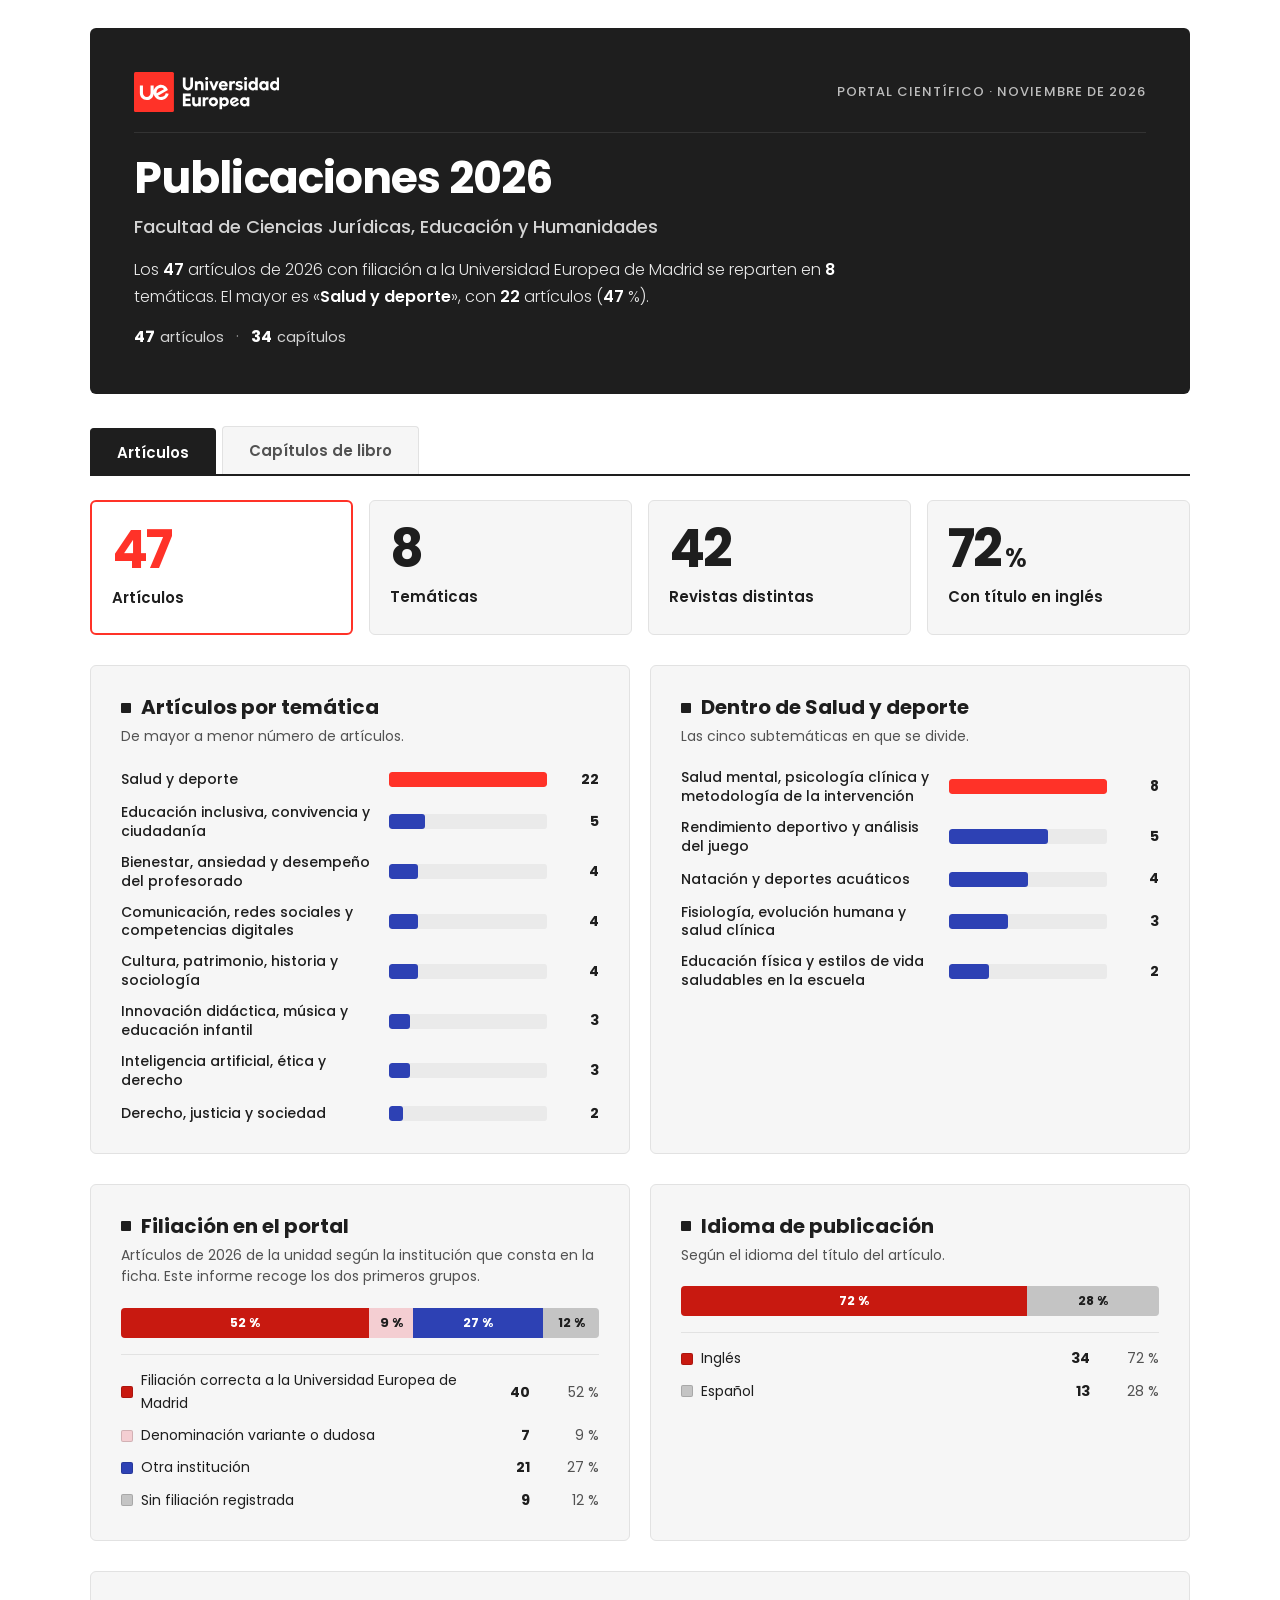
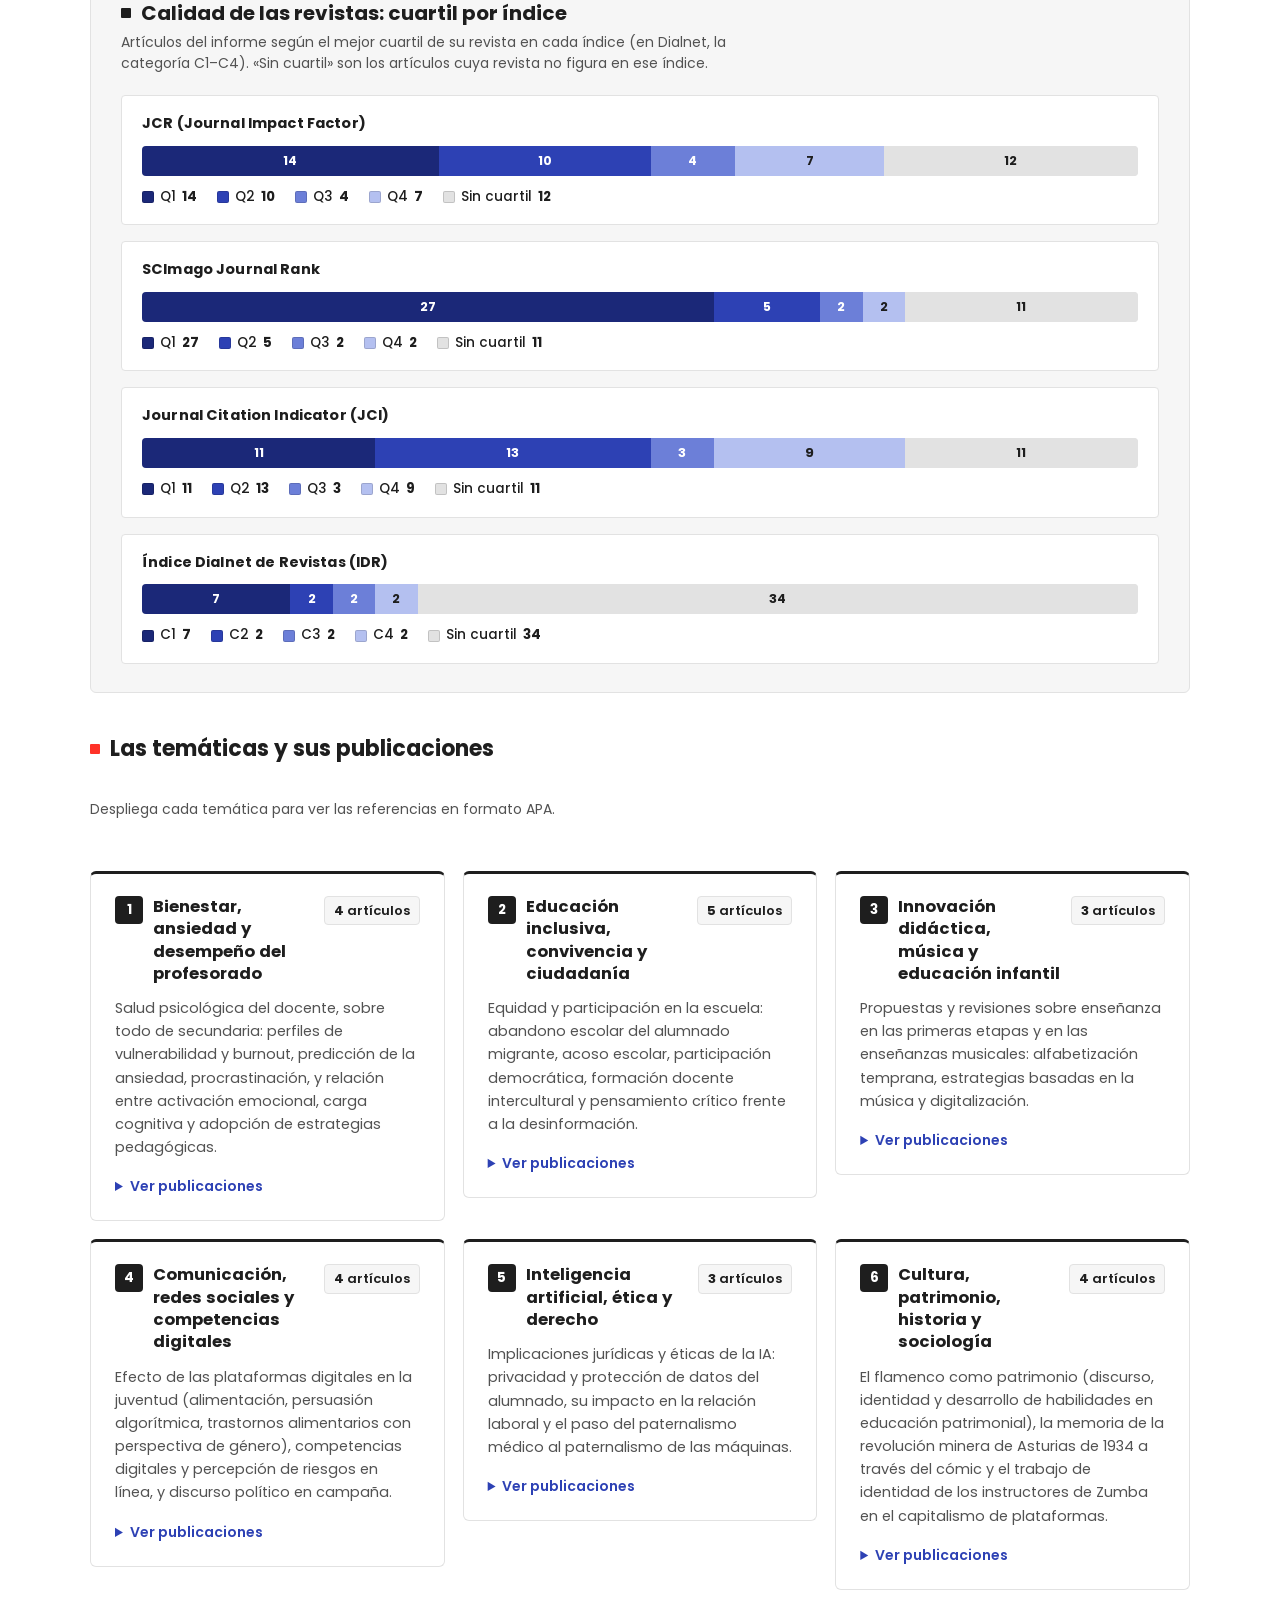
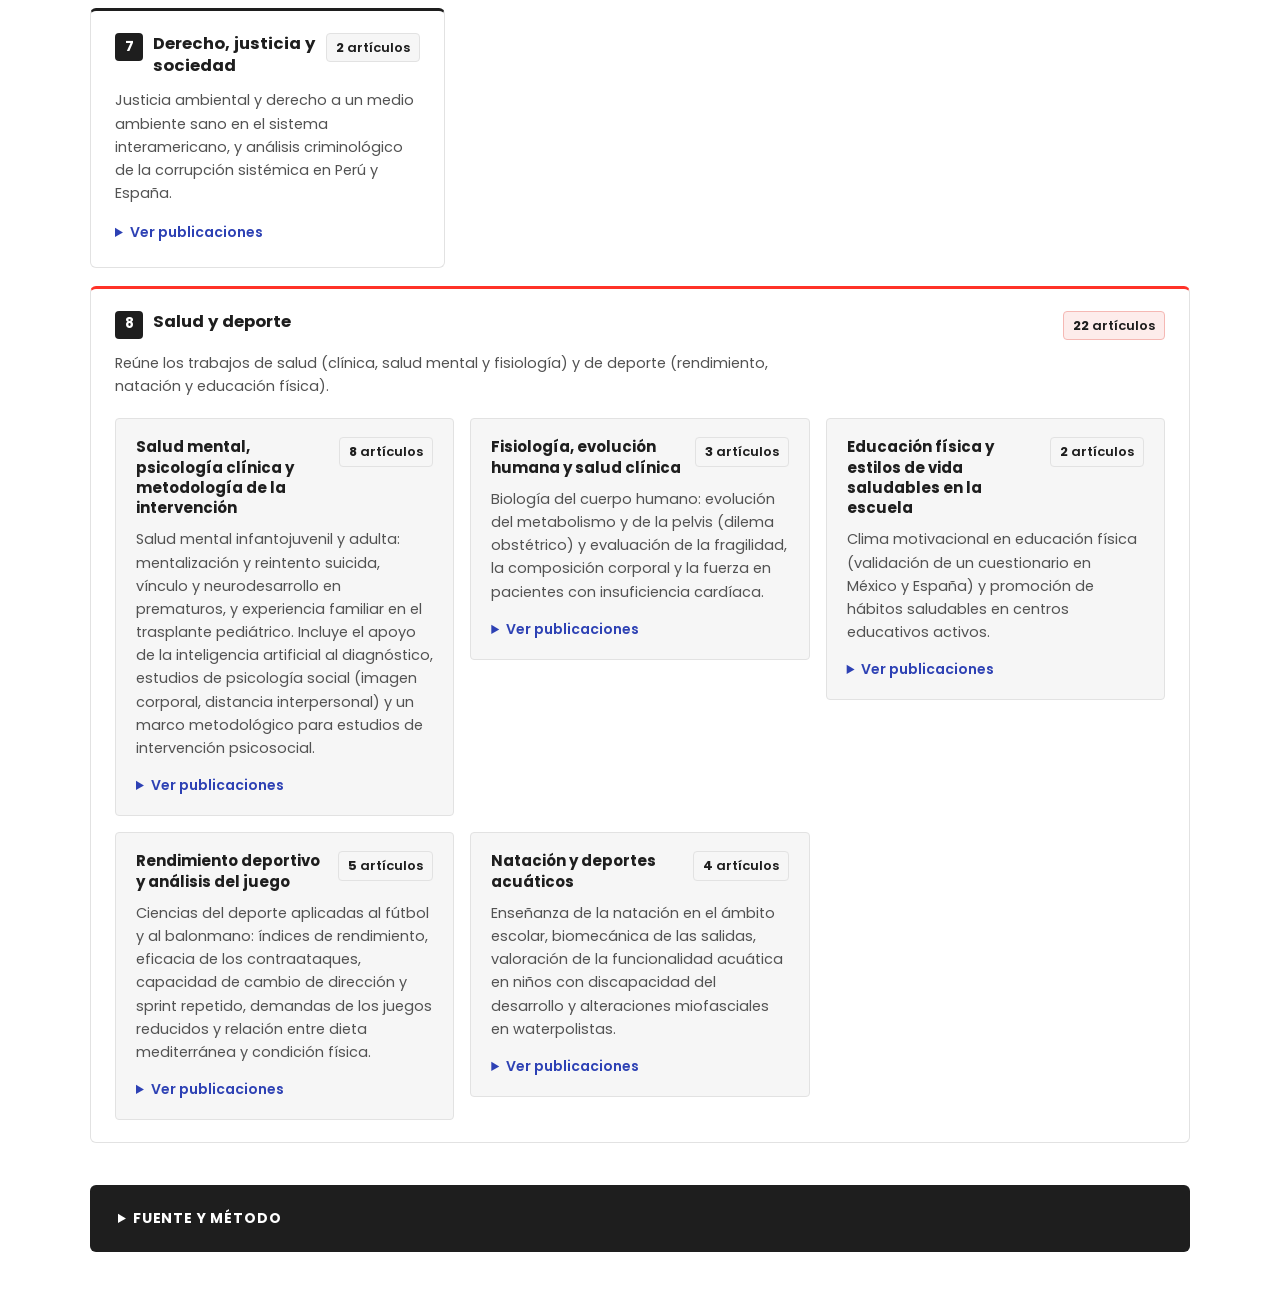
==== commit b649c8ad: "Simplificar metadatos de cabecera: texto limpio para articulos y capitulos sin botones falsos" ====
--- a/index.html
+++ b/index.html
@@ -1,4 +1,4 @@
-﻿<!DOCTYPE html>
+<!DOCTYPE html>
 <html lang="es">
 <head>
 <meta charset="utf-8">
@@ -48,11 +48,10 @@
       <div class="inf-fac">Facultad de Ciencias Jurídicas, Educación y Humanidades</div>
       <p class="inf-lead" id="lead-art">Los <b>47</b> artículos de 2026 con filiación a la Universidad Europea de Madrid se reparten en <b>8</b> temáticas. El mayor es «<b>Salud y deporte</b>», con <b>22</b> artículos (<b>47</b> %).</p>
       <p class="inf-lead" id="lead-cap" hidden>Los <b>34</b> capítulos de libro de 2026 se reparten en <b>5</b> temáticas. Las mayores son «<b>Innovación docente y competencias en educación superior</b>» y «<b>Comunicación, cultura y sociedad</b>», con <b>8</b> capítulos cada una (<b>24</b> %).</p>
-      <div class="hero-tags">
-        <span class="hero-tag accent">Producción Científica 2026</span>
-        <span class="hero-tag">47 Artículos</span>
-        <span class="hero-tag">34 Capítulos</span>
-        <span class="hero-tag">Portal Científico UEM</span>
+      <div class="hero-meta-summary">
+        <span class="meta-item"><b>47</b> artículos</span>
+        <span class="meta-sep">·</span>
+        <span class="meta-item"><b>34</b> capítulos</span>
       </div>
     </div>
   </header>
--- a/uem.css
+++ b/uem.css
@@ -176,6 +176,35 @@
   font-weight: 600;
 }
 
+/* Resumen métrico en texto limpio (sin botones falsos) */
+.hero-meta-summary {
+  display: flex;
+  align-items: center;
+  flex-wrap: wrap;
+  gap: 12px;
+  margin-top: 14px;
+  font-size: 14.5px;
+  color: #D4D4D4;
+}
+
+.hero-meta-summary .meta-item {
+  display: inline-flex;
+  align-items: baseline;
+  gap: 5px;
+}
+
+.hero-meta-summary .meta-item b {
+  color: var(--color-white);
+  font-weight: 700;
+  font-size: 16px;
+}
+
+.hero-meta-summary .meta-sep {
+  color: #888888;
+  font-size: 16px;
+  line-height: 1;
+}
+
 /* CONCLUSIÓN PRINCIPAL / CALLOUT */
 .callout-box {
   background: var(--color-card-bg);
@@ -244,19 +273,24 @@
   border-radius: var(--radius-square) var(--radius-square) 0 0;
   cursor: pointer;
   transition: background-color 0.2s ease, color 0.2s ease;
-  position: relative;
-  bottom: -2px;
 }
 
 .tabs button:hover {
   background: #EAEAEA;
   color: var(--color-anthracite);
+}
+
+.tabs button:focus-visible {
+  outline: 2px solid var(--color-blue);
+  outline-offset: 2px;
 }
 
 .tabs button[aria-selected='true'] {
   background: var(--color-anthracite);
   border-color: var(--color-anthracite);
   color: var(--color-white);
+  position: relative;
+  bottom: -2px;
 }
 
 .pn {
